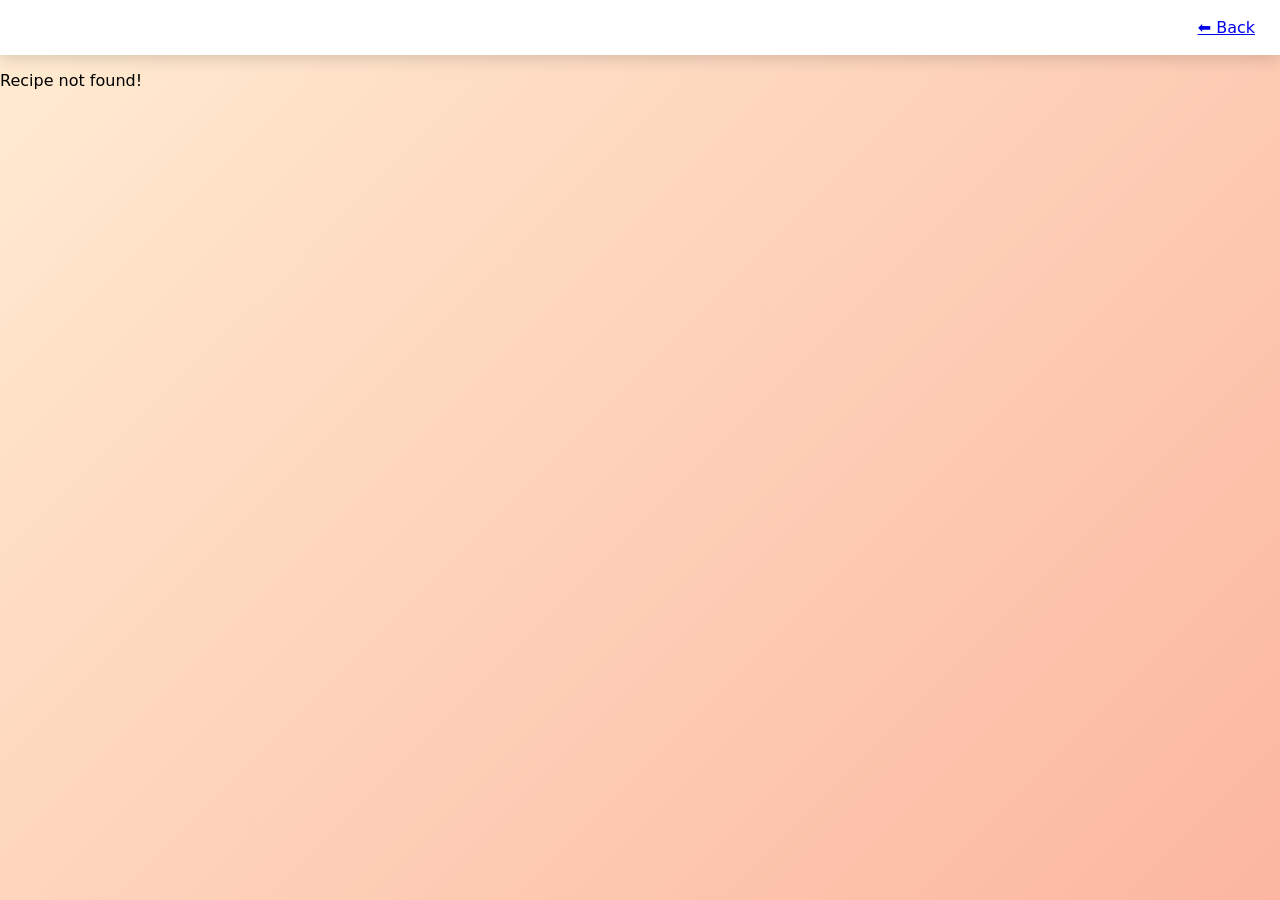
==== recipe.html @ cf58cd7e "Add files via upload" ====
<!DOCTYPE html>
<html lang="en">
<head>
<meta charset="UTF-8">
<meta name="viewport" content="width=device-width, initial-scale=1.0">
<title>Recipe</title>
<link rel="stylesheet" href="style.css">
</head>
<body>
  <header>
    <h1 id="recipe-title"></h1>
    <a href="index.html">⬅ Back</a>
  </header>

  <div id="recipe-content">
    <img id="recipe-img" src="" alt="">
    <h3>Ingredients:</h3>
    <ul id="ingredients"></ul>
    <h3>Instructions:</h3>
    <ol id="instructions"></ol>
  </div>

  <script>
    // Define actual recipes
    const recipes = {
      spaghetti_carbonara: {
        title: "Spaghetti Carbonara",
        img: "spaghetti_carbonara.jpg",
        ingredients: [
          "200g spaghetti",
          "100g pancetta",
          "2 eggs",
          "50g grated parmesan",
          "Salt & pepper"
        ],
        instructions: [
          "Cook spaghetti in salted water.",
          "Fry pancetta until crispy.",
          "Beat eggs and mix with parmesan.",
          "Drain pasta and mix with pancetta.",
          "Remove from heat and add egg-cheese mixture.",
          "Serve immediately."
        ]
      },
      lasagna: {
        title: "Lasagna",
        img: "lasagna.jpg",
        ingredients: [
          "Lasagna sheets",
          "500g minced beef",
          "2 cups tomato sauce",
          "200g mozzarella",
          "Bechamel sauce"
        ],
        instructions: [
          "Preheat oven to 180°C.",
          "Cook minced beef with tomato sauce.",
          "Layer lasagna sheets, meat, and bechamel in a dish.",
          "Top with mozzarella.",
          "Bake for 40 minutes.",
          "Let cool slightly and serve."
        ]
      }
      // Add more recipes here...
    };

    // Get recipe from URL
    const params = new URLSearchParams(window.location.search);
    const name = params.get("name");
    const recipe = recipes[name];

    if(recipe){
      document.getElementById("recipe-title").textContent = recipe.title;
      document.getElementById("recipe-img").src = recipe.img;
      document.getElementById("recipe-img").alt = recipe.title;

      const ingredientsEl = document.getElementById("ingredients");
      recipe.ingredients.forEach(i => {
        const li = document.createElement("li");
        li.textContent = i;
        ingredientsEl.appendChild(li);
      });

      const instructionsEl = document.getElementById("instructions");
      recipe.instructions.forEach(step => {
        const li = document.createElement("li");
        li.textContent = step;
        instructionsEl.appendChild(li);
      });
    } else {
      document.getElementById("recipe-content").innerHTML = "<p>Recipe not found!</p>";
    }
  </script>
</body>
</html>
---- style.css ----
*{
box-sizing:border-box;
}

body{
margin:0;
font-family:system-ui,-apple-system,BlinkMacSystemFont,"Segoe UI",Roboto,Ubuntu,sans-serif;
background:linear-gradient(135deg,#ffecd2,#fcb69f);
min-height:100vh;
}

/* HEADER */

header{
background:white;
padding:18px 25px;
display:flex;
flex-wrap:wrap;
align-items:center;
justify-content:space-between;
box-shadow:0 4px 15px rgba(0,0,0,0.15);
position:sticky;
top:0;
z-index:10;
}

header h1{
margin:0;
font-size:24px;
}

.topButtons{
display:flex;
gap:10px;
}

.addBtn{
font-size:24px;
border:none;
background:#ff7b54;
color:white;
border-radius:50%;
width:42px;
height:42px;
cursor:pointer;
transition:.2s;
}

.addBtn:hover{
transform:scale(1.1);
background:#ff5722;
}

.controls{
width:100%;
margin-top:12px;
display:flex;
gap:10px;
flex-wrap:wrap;
}

.controls input,
.controls select{
padding:10px;
border-radius:8px;
border:1px solid #ccc;
font-size:14px;
}

/* RECIPES GRID */

.container{
padding:25px;
display:grid;
grid-template-columns:repeat(auto-fill,minmax(260px,1fr));
gap:22px;
}

/* RECIPE CARD */

.recipe{
background:white;
border-radius:14px;
overflow:hidden;
box-shadow:0 6px 18px rgba(0,0,0,0.18);
transition:.25s;
display:flex;
flex-direction:column;
}

.recipe:hover{
transform:translateY(-6px);
}

.recipe img{
width:100%;
height:170px;
object-fit:cover;
background:#eee;
}

/* CONTENT */

.content{
padding:15px;
display:flex;
flex-direction:column;
gap:10px;
}

.content h3{
margin:0;
font-size:18px;
}

/* BUTTONS */

button{
border:none;
border-radius:8px;
padding:8px 10px;
cursor:pointer;
font-size:14px;
}

.view{
background:#ff7b54;
color:white;
}

.view:hover{
background:#ff5722;
}

.fav{
background:#ffd166;
}

.fav.active{
background:#ffb703;
}

/* DETAILS */

.details{
display:none;
font-size:14px;
line-height:1.4;
color:#444;
}

/* FORM PAGE */

.formBox{
background:white;
max-width:520px;
margin:auto;
margin-top:60px;
padding:30px;
border-radius:14px;
box-shadow:0 8px 25px rgba(0,0,0,0.2);
}

.formBox h2{
margin-top:0;
}

input,
textarea{
width:100%;
padding:12px;
margin-top:10px;
border-radius:8px;
border:1px solid #ccc;
font-size:14px;
}

textarea{
min-height:100px;
resize:vertical;
}

.formBox button{
margin-top:12px;
background:#ff7b54;
color:white;
}

.formBox button:hover{
background:#ff5722;
}

/* MOBILE */

@media (max-width:600px){

header{
flex-direction:column;
align-items:flex-start;
}

.controls{
flex-direction:column;
}

.controls input,
.controls select{
width:100%;
}

.container{
grid-template-columns:1fr;
padding:18px;
}

.recipe img{
height:200px;
}

}
.sectionTitle{
margin-left:25px;
margin-top:25px;
font-size:22px;
}

.trending{
display:flex;
gap:20px;
overflow-x:auto;
padding:20px;
}

.trending .recipe{
min-width:250px;
}

/* DARK MODE */

.dark{
background:#1f1f1f;
color:white;
}

.dark header{
background:#2a2a2a;
}

.dark .recipe{
background:#2a2a2a;
color:white;
}

.dark input,
.dark select{
background:#333;
color:white;
border:none;
}
/* CSS loading test */
body {
  outline: 30px solid red !important;
}
/* Trending horizontal scroll */
.trending{
display:flex;
gap:20px;
overflow-x:auto;
scroll-behavior:smooth;
padding:20px;
}

.trending::-webkit-scrollbar{
height:8px;
}

.trending::-webkit-scrollbar-thumb{
background:#ff7b54;
border-radius:4px;
}

.trending .recipe{
min-width:250px;
flex-shrink:0;
transition:transform 0.2s;
}

.trending .recipe:hover{
transform:scale(1.05);
}
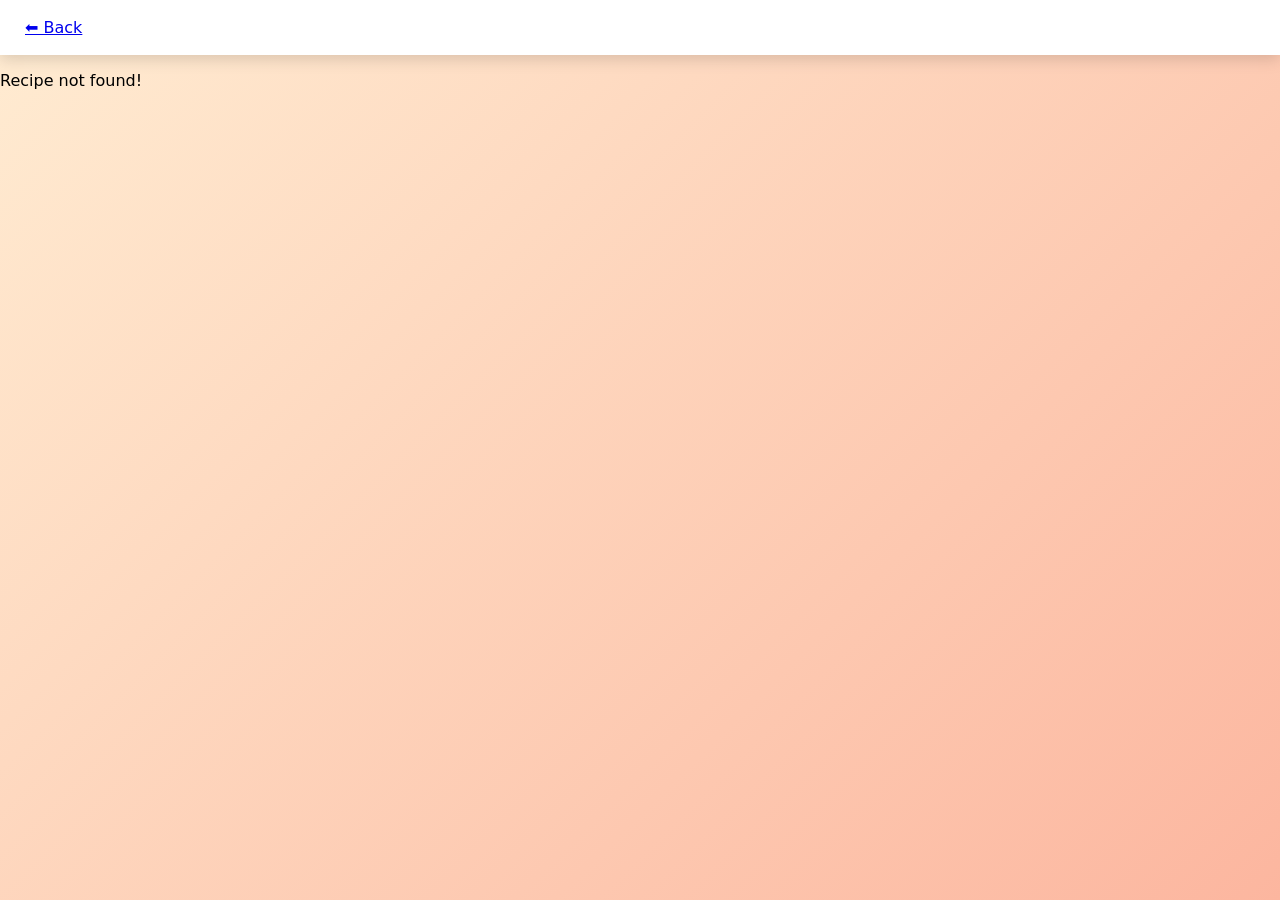
==== commit e4ad23a3: "Refactor recipe.html to add new recipes" ====
--- a/recipe.html
+++ b/recipe.html
@@ -1,4 +1,4 @@
-<!DOCTYPE html>
+<!DOCTYPE html><!DOCTYPE html>
 <html lang="en">
 <head>
 <meta charset="UTF-8">
@@ -7,89 +7,103 @@
 <link rel="stylesheet" href="style.css">
 </head>
 <body>
-  <header>
-    <h1 id="recipe-title"></h1>
-    <a href="index.html">⬅ Back</a>
-  </header>
+<header>
+  <a href="index.html">⬅ Back</a>
+  <h1 id="recipe-title"></h1>
+</header>
 
-  <div id="recipe-content">
-    <img id="recipe-img" src="" alt="">
-    <h3>Ingredients:</h3>
-    <ul id="ingredients"></ul>
-    <h3>Instructions:</h3>
-    <ol id="instructions"></ol>
-  </div>
+<div id="recipe-content">
+  <img id="recipe-img" src="" alt="">
+  <h3>Ingredients:</h3>
+  <ul id="ingredients"></ul>
+  <h3>Instructions:</h3>
+  <ol id="instructions"></ol>
+</div>
 
-  <script>
-    // Define actual recipes
-    const recipes = {
-      spaghetti_carbonara: {
-        title: "Spaghetti Carbonara",
-        img: "spaghetti_carbonara.jpg",
-        ingredients: [
-          "200g spaghetti",
-          "100g pancetta",
-          "2 eggs",
-          "50g grated parmesan",
-          "Salt & pepper"
-        ],
-        instructions: [
-          "Cook spaghetti in salted water.",
-          "Fry pancetta until crispy.",
-          "Beat eggs and mix with parmesan.",
-          "Drain pasta and mix with pancetta.",
-          "Remove from heat and add egg-cheese mixture.",
-          "Serve immediately."
-        ]
-      },
-      lasagna: {
-        title: "Lasagna",
-        img: "lasagna.jpg",
-        ingredients: [
-          "Lasagna sheets",
-          "500g minced beef",
-          "2 cups tomato sauce",
-          "200g mozzarella",
-          "Bechamel sauce"
-        ],
-        instructions: [
-          "Preheat oven to 180°C.",
-          "Cook minced beef with tomato sauce.",
-          "Layer lasagna sheets, meat, and bechamel in a dish.",
-          "Top with mozzarella.",
-          "Bake for 40 minutes.",
-          "Let cool slightly and serve."
-        ]
-      }
-      // Add more recipes here...
-    };
+<script>
+// Define recipes (same as script.js)
+const recipes = {
+  spaghetti_carbonara: {
+    title: "Spaghetti Carbonara",
+    img: "spaghetti_carbonara.jpg",
+    ingredients:["200g spaghetti","100g pancetta","2 eggs","50g parmesan","Salt & pepper"],
+    instructions:[
+      "Cook spaghetti in salted water.",
+      "Fry pancetta until crispy.",
+      "Beat eggs and mix with parmesan.",
+      "Drain pasta and mix with pancetta.",
+      "Remove from heat and add egg-cheese mixture.",
+      "Serve immediately."
+    ]
+  },
+  lasagna: {
+    title: "Lasagna",
+    img: "lasagna.jpg",
+    ingredients:["Lasagna sheets","500g minced beef","2 cups tomato sauce","200g mozzarella","Bechamel sauce"],
+    instructions:[
+      "Preheat oven to 180°C.",
+      "Cook minced beef with tomato sauce.",
+      "Layer lasagna sheets, meat, and bechamel in a dish.",
+      "Top with mozzarella.",
+      "Bake for 40 minutes.",
+      "Let cool slightly and serve."
+    ]
+  },
+  margherita_pizza: {
+    title: "Margherita Pizza",
+    img: "margherita_pizza.jpg",
+    ingredients:["Pizza dough","Tomato sauce","Mozzarella","Basil leaves"],
+    instructions:[
+      "Preheat oven to 220°C.",
+      "Roll out dough and add tomato sauce.",
+      "Top with mozzarella and basil.",
+      "Bake for 10–12 minutes.",
+      "Serve hot."
+    ]
+  },
+  tiramisu: {
+    title: "Tiramisu",
+    img: "tiramisu.jpg",
+    ingredients:["Ladyfingers","Mascarpone","Coffee","Cocoa powder","Sugar","Eggs"],
+    instructions:[
+      "Mix mascarpone, eggs, and sugar.",
+      "Dip ladyfingers in coffee and layer.",
+      "Add mascarpone mixture on top.",
+      "Repeat layers.",
+      "Chill for 4 hours.",
+      "Sprinkle cocoa powder before serving."
+    ]
+  }
+  // Add all other recipes here
+};
 
-    // Get recipe from URL
-    const params = new URLSearchParams(window.location.search);
-    const name = params.get("name");
-    const recipe = recipes[name];
+// Get recipe from URL
+const params = new URLSearchParams(window.location.search);
+const name = params.get("name");
+const recipe = recipes[name];
 
-    if(recipe){
-      document.getElementById("recipe-title").textContent = recipe.title;
-      document.getElementById("recipe-img").src = recipe.img;
-      document.getElementById("recipe-img").alt = recipe.title;
+if(recipe){
+  document.getElementById("recipe-title").textContent = recipe.title;
+  document.getElementById("recipe-img").src = recipe.img;
+  document.getElementById("recipe-img").alt = recipe.title;
 
-      const ingredientsEl = document.getElementById("ingredients");
-      recipe.ingredients.forEach(i => {
-        const li = document.createElement("li");
-        li.textContent = i;
-        ingredientsEl.appendChild(li);
-      });
+  const ingredientsEl = document.getElementById("ingredients");
+  recipe.ingredients.forEach(i=>{
+    const li = document.createElement("li");
+    li.textContent = i;
+    ingredientsEl.appendChild(li);
+  });
 
-      const instructionsEl = document.getElementById("instructions");
-      recipe.instructions.forEach(step => {
-        const li = document.createElement("li");
-        li.textContent = step;
-        instructionsEl.appendChild(li);
-      });
-    } else {
-      document.getElementById("recipe-content").innerHTML = "<p>Recipe not found!</p>";
-    }
-  </script>
+  const instructionsEl = document.getElementById("instructions");
+  recipe.instructions.forEach(s=>{
+    const li = document.createElement("li");
+    li.textContent = s;
+    instructionsEl.appendChild(li);
+  });
+} else {
+  document.getElementById("recipe-content").innerHTML = "<p>Recipe not found!</p>";
+}
+</script>
 </body>
-</html>+</html>
+</html>
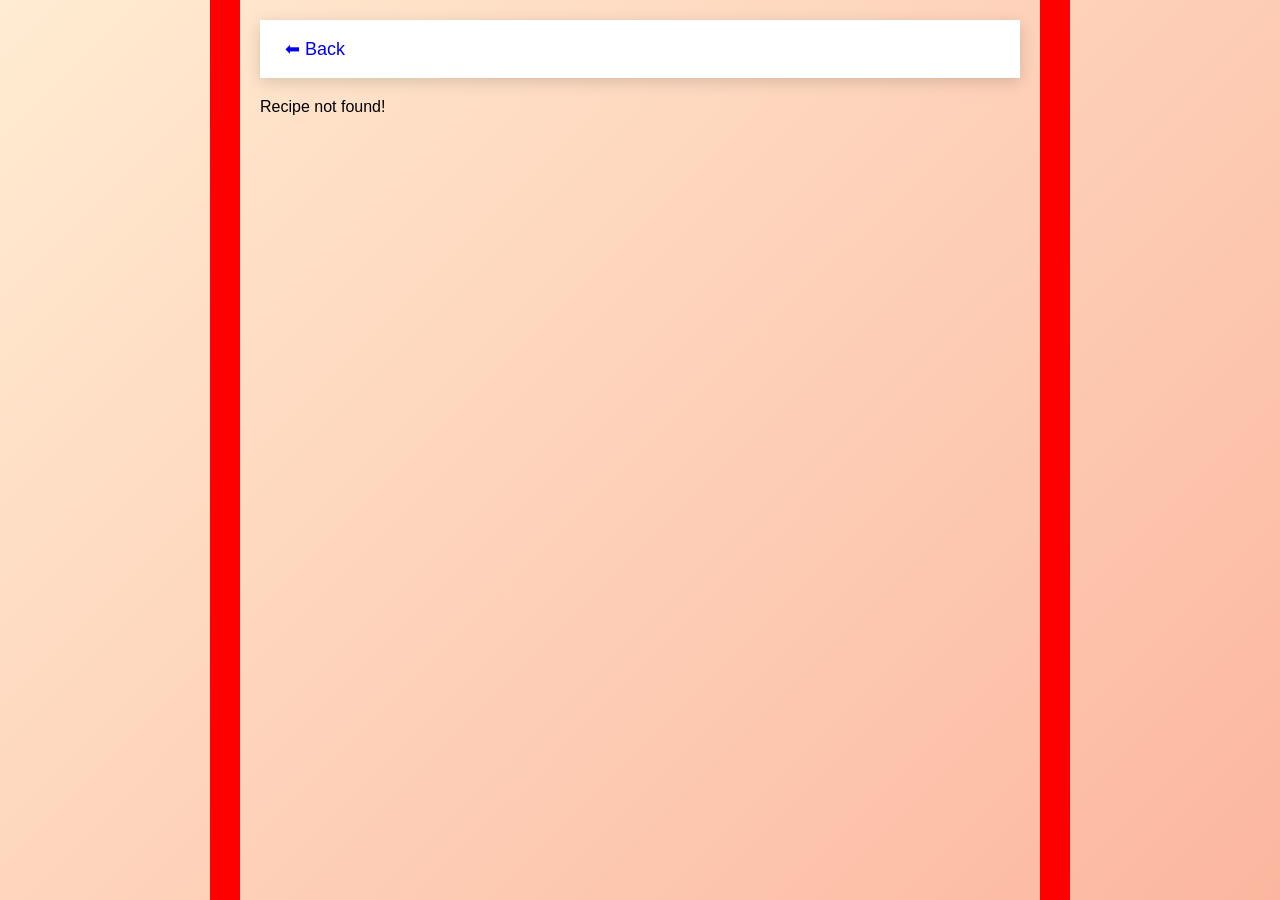
==== commit 50c74f28: "Refactor recipe data structure and update HTML" ====
--- a/recipe.html
+++ b/recipe.html
@@ -1,10 +1,17 @@
-<!DOCTYPE html><!DOCTYPE html>
+<!DOCTYPE html>
 <html lang="en">
 <head>
 <meta charset="UTF-8">
 <meta name="viewport" content="width=device-width, initial-scale=1.0">
 <title>Recipe</title>
 <link rel="stylesheet" href="style.css">
+<style>
+  body { font-family: Arial, sans-serif; padding: 20px; max-width: 800px; margin: auto; }
+  header { display:flex; align-items:center; justify-content:space-between; margin-bottom:20px; }
+  header a { text-decoration:none; font-size:18px; }
+  #recipe-img { width:100%; max-height:400px; object-fit:cover; margin-bottom:20px; }
+  h3 { margin-top:15px; }
+</style>
 </head>
 <body>
 <header>
@@ -21,71 +28,282 @@
 </div>
 
 <script>
-// Define recipes (same as script.js)
-const recipes = {
-  spaghetti_carbonara: {
-    title: "Spaghetti Carbonara",
-    img: "spaghetti_carbonara.jpg",
+
+const recipesArray = [
+  {
+    name:"Spaghetti Carbonara",
+    img:"spaghetti_carbonara.jpg",
     ingredients:["200g spaghetti","100g pancetta","2 eggs","50g parmesan","Salt & pepper"],
-    instructions:[
-      "Cook spaghetti in salted water.",
-      "Fry pancetta until crispy.",
-      "Beat eggs and mix with parmesan.",
-      "Drain pasta and mix with pancetta.",
-      "Remove from heat and add egg-cheese mixture.",
-      "Serve immediately."
-    ]
-  },
-  lasagna: {
-    title: "Lasagna",
-    img: "lasagna.jpg",
+    instructions:["Cook spaghetti in salted water.","Fry pancetta until crispy.","Beat eggs and mix with parmesan.","Drain pasta and mix with pancetta.","Remove from heat and add egg-cheese mixture.","Serve immediately."]
+  },
+  {
+    name:"Lasagna",
+    img:"lasagna.jpg",
     ingredients:["Lasagna sheets","500g minced beef","2 cups tomato sauce","200g mozzarella","Bechamel sauce"],
-    instructions:[
-      "Preheat oven to 180°C.",
-      "Cook minced beef with tomato sauce.",
-      "Layer lasagna sheets, meat, and bechamel in a dish.",
-      "Top with mozzarella.",
-      "Bake for 40 minutes.",
-      "Let cool slightly and serve."
-    ]
-  },
-  margherita_pizza: {
-    title: "Margherita Pizza",
-    img: "margherita_pizza.jpg",
+    instructions:["Preheat oven to 180°C.","Cook minced beef with tomato sauce.","Layer lasagna sheets, meat, and bechamel in a dish.","Top with mozzarella.","Bake for 40 minutes.","Let cool slightly and serve."]
+  },
+  {
+    name:"Margherita Pizza",
+    img:"margherita_pizza.jpg",
     ingredients:["Pizza dough","Tomato sauce","Mozzarella","Basil leaves"],
-    instructions:[
-      "Preheat oven to 220°C.",
-      "Roll out dough and add tomato sauce.",
-      "Top with mozzarella and basil.",
-      "Bake for 10–12 minutes.",
-      "Serve hot."
-    ]
-  },
-  tiramisu: {
-    title: "Tiramisu",
-    img: "tiramisu.jpg",
+    instructions:["Preheat oven to 220°C.","Roll out dough and add tomato sauce.","Top with mozzarella and basil.","Bake for 10–12 minutes.","Serve hot."]
+  },
+   {
+    name:"Tiramisu",
+    img:"tiramisu.jpg",
+    type:"italian",
+    time:"45 min",
+    diff:"Medium",
     ingredients:["Ladyfingers","Mascarpone","Coffee","Cocoa powder","Sugar","Eggs"],
-    instructions:[
-      "Mix mascarpone, eggs, and sugar.",
-      "Dip ladyfingers in coffee and layer.",
-      "Add mascarpone mixture on top.",
-      "Repeat layers.",
-      "Chill for 4 hours.",
-      "Sprinkle cocoa powder before serving."
-    ]
+    instructions:["Mix mascarpone, eggs, and sugar.","Dip ladyfingers in coffee and layer.","Add mascarpone mixture on top.","Repeat layers.","Chill for 4 hours.","Sprinkle cocoa powder before serving."]
+  },
+  {
+    name:"Sushi Rolls",
+    img:"sushi_rolls.jpg",
+    type:"japanese",
+    time:"50 min",
+    diff:"Hard",
+    ingredients:["Sushi rice","Nori sheets","Raw fish or veggies","Soy sauce","Wasabi"],
+    instructions:["Cook sushi rice and let it cool.","Place nori on bamboo mat.","Spread rice evenly on nori.","Add filling.","Roll tightly and slice.","Serve with soy sauce and wasabi."]
+  },
+  {
+    name:"Ramen",
+    img:"ramen.jpg",
+    type:"japanese",
+    time:"40 min",
+    diff:"Medium",
+    ingredients:["Ramen noodles","Chicken broth","Soy sauce","Eggs","Green onions","Pork slices"],
+    instructions:["Boil noodles according to package.","Heat broth and season with soy sauce.","Pour broth over noodles.","Top with egg, pork, and green onions.","Serve hot."]
+  },
+  {
+    name:"Tempura",
+    img:"tempura.jpg",
+    type:"japanese",
+    time:"20 min",
+    diff:"Easy",
+    ingredients:["Shrimp or veggies","Tempura batter mix","Oil for frying","Soy sauce"],
+    instructions:["Heat oil in a pan.","Dip ingredients in batter.","Fry until golden.","Drain on paper towel.","Serve with soy sauce."]
+  },
+  {
+    name:"Tacos al Pastor",
+    img:"tacos_al_pastor.jpg",
+    type:"mexican",
+    time:"20 min",
+    diff:"Medium",
+    ingredients:["Tortillas","Pork","Pineapple","Onion","Cilantro","Salsa"],
+    instructions:["Cook pork with spices.","Warm tortillas.","Place pork, pineapple, onion, cilantro on tortilla.","Top with salsa.","Serve immediately."]
+  },
+  {
+    name:"Quesadilla",
+    img:"quesadilla.jpg",
+    type:"mexican",
+    time:"10 min",
+    diff:"Easy",
+    ingredients:["Tortilla","Cheese","Chicken or veggies","Salsa"],
+    instructions:["Place cheese and filling on tortilla.","Fold in half.","Cook on skillet until cheese melts.","Serve hot with salsa."]
+  },
+  {
+    name:"Burrito",
+    img:"burrito.jpg",
+    type:"mexican",
+    time:"20 min",
+    diff:"Easy",
+    ingredients:["Large tortilla","Rice","Beans","Meat","Cheese","Salsa"],
+    instructions:["Lay out tortilla.","Add rice, beans, meat, cheese, salsa.","Fold sides and roll.","Serve warm."]
+  },
+  {
+    name:"Churros",
+    img:"churros.jpg",
+    type:"mexican",
+    time:"25 min",
+    diff:"Medium",
+    ingredients:["Flour","Water","Butter","Sugar","Cinnamon","Oil for frying"],
+    instructions:["Mix flour, water, butter to make dough.","Pipe dough into hot oil.","Fry until golden.","Roll in sugar-cinnamon mix.","Serve warm."]
+  },
+  {
+    name:"Cheeseburger",
+    img:"cheeseburger.jpg",
+    type:"american",
+    time:"20 min",
+    diff:"Easy",
+    ingredients:["Burger buns","Beef patty","Cheese","Lettuce","Tomato","Onion","Ketchup"],
+    instructions:["Cook beef patty.","Place on bun with cheese.","Add lettuce, tomato, onion, ketchup.","Serve immediately."]
+  },
+  {
+    name:"Fried Chicken",
+    img:"fried_chicken.jpg",
+    type:"american",
+    time:"30 min",
+    diff:"Medium",
+    ingredients:["Chicken pieces","Flour","Spices","Oil for frying"],
+    instructions:["Season chicken and coat with flour.","Heat oil and fry chicken.","Cook until golden and done.","Serve hot."]
+  },
+  {
+    name:"Mac and Cheese",
+    img:"mac_and_cheese.jpg",
+    type:"american",
+    time:"25 min",
+    diff:"Easy",
+    ingredients:["Macaroni","Cheddar cheese","Milk","Butter","Flour"],
+    instructions:["Cook macaroni.","Make cheese sauce with butter, flour, milk, cheese.","Mix macaroni and sauce.","Serve hot."]
+  },
+  {
+    name:"Caesar Salad",
+    img:"caesar_salad.jpg",
+    type:"lunch",
+    time:"12 min",
+    diff:"Easy",
+    ingredients:["Romaine lettuce","Croutons","Parmesan","Caesar dressing"],
+    instructions:["Chop lettuce.","Add croutons and parmesan.","Toss with dressing.","Serve chilled."]
+  },
+  {
+    name:"Pancakes",
+    img:"pancakes.jpg",
+    type:"breakfast",
+    time:"15 min",
+    diff:"Easy",
+    ingredients:["Flour","Eggs","Milk","Baking powder","Sugar","Butter"],
+    instructions:["Mix dry ingredients.","Add milk and eggs.","Cook on skillet with butter until golden.","Serve with syrup."]
+  },
+  {
+    name:"Omelette",
+    img:"omelette.jpg",
+    type:"breakfast",
+    time:"10 min",
+    diff:"Easy",
+    ingredients:["Eggs","Salt","Pepper","Cheese or veggies"],
+    instructions:["Beat eggs with salt and pepper.","Pour into skillet.","Add cheese or veggies.","Cook until set.","Fold and serve."]
+  },
+  {
+    name:"French Toast",
+    img:"french_toast.jpg",
+    type:"breakfast",
+    time:"12 min",
+    diff:"Easy",
+    ingredients:["Bread slices","Eggs","Milk","Cinnamon","Sugar","Butter"],
+    instructions:["Mix eggs, milk, sugar, cinnamon.","Dip bread in mixture.","Cook on skillet with butter until golden.","Serve with syrup."]
+  },
+  {
+    name:"Smoothie Bowl",
+    img:"smoothie_bowl.jpg",
+    type:"breakfast",
+    time:"8 min",
+    diff:"Easy",
+    ingredients:["Frozen fruits","Yogurt","Honey","Toppings like granola or berries"],
+    instructions:["Blend fruits with yogurt and honey.","Pour into bowl.","Top with granola, berries, or nuts.","Serve chilled."]
+  },
+  {
+    name:"Grilled Salmon",
+    img:"grilled_salmon.jpg",
+    type:"dinner",
+    time:"30 min",
+    diff:"Medium",
+    ingredients:["Salmon fillets","Olive oil","Salt","Pepper","Lemon"],
+    instructions:["Season salmon with oil, salt, pepper.","Grill until cooked.","Serve with lemon wedges."]
+  },
+  {
+    name:"Chocolate Cake",
+    img:"chocolate_cake.jpg",
+    type:"dessert",
+    time:"50 min",
+    diff:"Hard",
+    ingredients:["Flour","Sugar","Cocoa powder","Eggs","Butter","Baking powder"],
+    instructions:["Preheat oven to 180°C.","Mix dry and wet ingredients separately then combine.","Pour into pan.","Bake 30–40 min.","Cool and serve."]
+  },
+  {
+    name:"Ice Cream Sundae",
+    img:"ice_cream_sundae.jpg",
+    type:"dessert",
+    time:"5 min",
+    diff:"Easy",
+    ingredients:["Ice cream scoops","Chocolate syrup","Whipped cream","Cherries"],
+    instructions:["Place ice cream in bowl.","Add chocolate syrup, whipped cream, and cherry on top.","Serve immediately."]
+  },
+  {
+    name:"Brownies",
+    img:"brownies.jpg",
+    type:"dessert",
+    time:"35 min",
+    diff:"Medium",
+    ingredients:["Chocolate","Butter","Sugar","Eggs","Flour"],
+    instructions:["Preheat oven to 180°C.","Mix chocolate and butter.","Add sugar, eggs, flour.","Pour into pan and bake 25–30 min.","Cool and cut."]
+  },
+  {
+    name:"Butter Chicken",
+    img:"butter_chicken.jpg",
+    type:"indian",
+    time:"40 min",
+    diff:"Medium",
+    ingredients:["Chicken","Butter","Tomato puree","Cream","Spices"],
+    instructions:["Cook chicken with spices.","Make sauce with butter, tomato puree, cream.","Add chicken to sauce.","Simmer and serve with rice."]
+  },
+  {
+    name:"Chicken Biryani",
+    img:"chicken_biryani.jpg",
+    type:"indian",
+    time:"1 hr",
+    diff:"Hard",
+    ingredients:["Basmati rice","Chicken","Spices","Yogurt","Onions"],
+    instructions:["Cook chicken with spices and yogurt.","Layer partially cooked rice over chicken.","Cook together until done.","Serve hot with raita."]
+  },
+  {
+    name:"Paneer Tikka",
+    img:"paneer_tikka.jpg",
+    type:"indian",
+    time:"30 min",
+    diff:"Medium",
+    ingredients:["Paneer","Yogurt","Spices","Bell peppers","Onions"],
+    instructions:["Marinate paneer and veggies in yogurt and spices.","Grill until golden.","Serve with chutney."]
+  },
+  {
+    name:"Masala Dosa",
+    img:"masala_dosa.jpg",
+    type:"indian",
+    time:"40 min",
+    diff:"Medium",
+    ingredients:["Dosa batter","Potatoes","Onions","Spices","Oil"],
+    instructions:["Prepare potato filling with spices.","Spread dosa batter on skillet.","Add filling and fold.","Serve with chutney and sambar."]
+  },
+  {
+    name:"Pad Thai",
+    img:"pad_thai.jpg",
+    type:"thai",
+    time:"25 min",
+    diff:"Medium",
+    ingredients:["Rice noodles","Eggs","Tofu or shrimp","Bean sprouts","Peanuts","Tamarind paste"],
+    instructions:["Cook noodles and set aside.","Stir-fry tofu/shrimp, eggs.","Add noodles and sauce.","Toss with sprouts and peanuts.","Serve hot."]
+  },
+  {
+    name:"Tom Yum Soup",
+    img:"tom_yum_soup.jpg",
+    type:"thai",
+    time:"20 min",
+    diff:"Medium",
+    ingredients:["Shrimp","Mushrooms","Lemongrass","Kaffir lime leaves","Chili","Lime juice"],
+    instructions:["Boil water with lemongrass and lime leaves.","Add mushrooms and shrimp.","Season with chili and lime juice.","Serve hot."]
+  },
+  {
+    name:"Green Curry",
+    img:"green_curry.jpg",
+    type:"thai",
+    time:"35 min",
+    diff:"Medium",
+    ingredients:["Chicken or tofu","Green curry paste","Coconut milk","Vegetables","Basil"],
+    instructions:["Cook curry paste in pan.","Add coconut milk and protein.","Add vegetables and simmer.","Garnish with basil and serve."]
   }
-  // Add all other recipes here
-};
-
-// Get recipe from URL
+];
+
+// Get recipe name from URL
 const params = new URLSearchParams(window.location.search);
-const name = params.get("name");
-const recipe = recipes[name];
+const urlName = params.get("name");
+
+// Match recipe (replace underscores with spaces to match names)
+const recipe = recipesArray.find(r=>r.name.toLowerCase().replace(/ /g,"_")===urlName);
 
 if(recipe){
-  document.getElementById("recipe-title").textContent = recipe.title;
+  document.getElementById("recipe-title").textContent = recipe.name;
   document.getElementById("recipe-img").src = recipe.img;
-  document.getElementById("recipe-img").alt = recipe.title;
+  document.getElementById("recipe-img").alt = recipe.name;
 
   const ingredientsEl = document.getElementById("ingredients");
   recipe.ingredients.forEach(i=>{
@@ -100,10 +318,9 @@
     li.textContent = s;
     instructionsEl.appendChild(li);
   });
-} else {
+}else{
   document.getElementById("recipe-content").innerHTML = "<p>Recipe not found!</p>";
 }
 </script>
 </body>
 </html>
-</html>
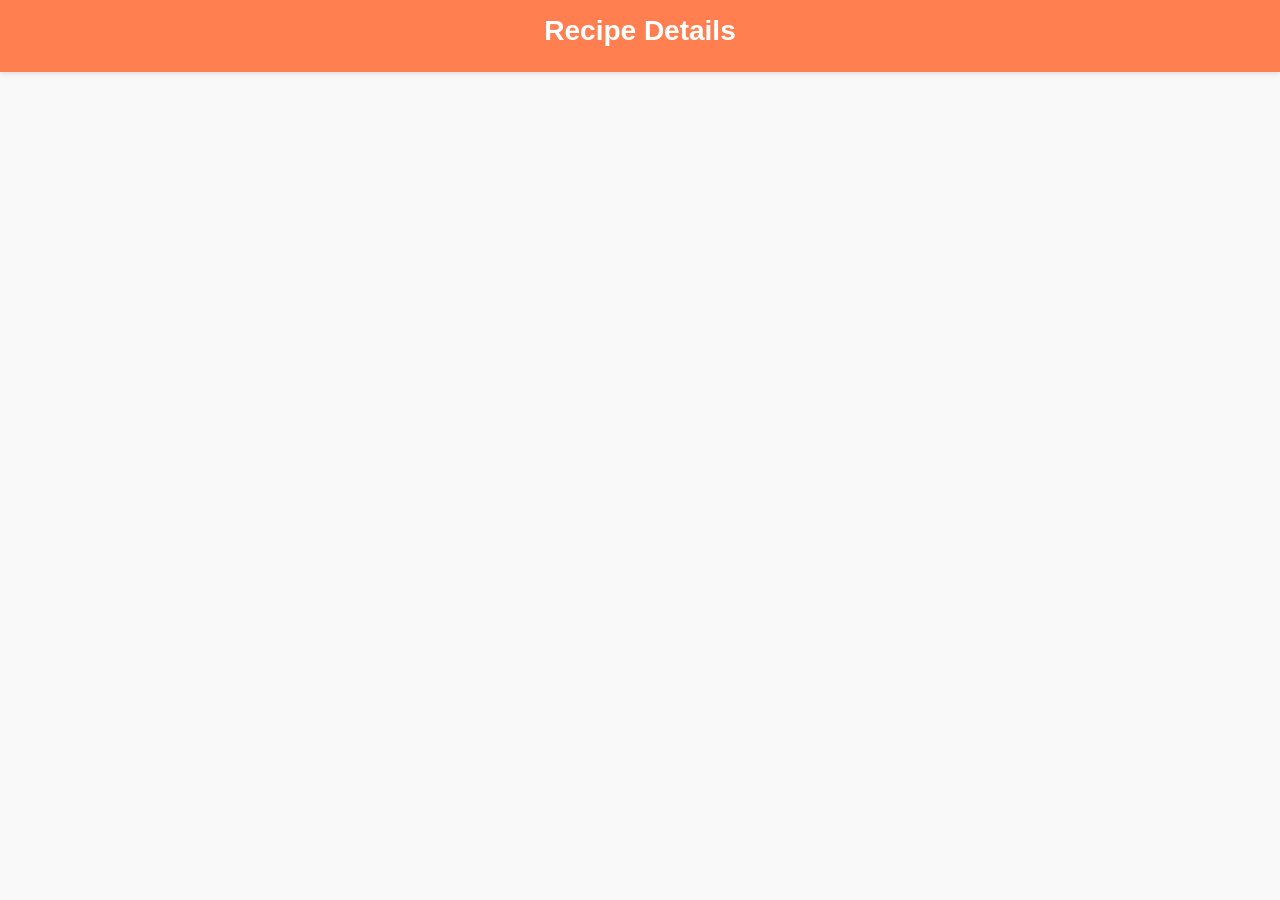
==== commit 9bc45b82: "Refactor recipe.html for improved layout and styling" ====
--- a/recipe.html
+++ b/recipe.html
@@ -1,326 +1,69 @@
 <!DOCTYPE html>
 <html lang="en">
 <head>
-<meta charset="UTF-8">
-<meta name="viewport" content="width=device-width, initial-scale=1.0">
-<title>Recipe</title>
-<link rel="stylesheet" href="style.css">
-<style>
-  body { font-family: Arial, sans-serif; padding: 20px; max-width: 800px; margin: auto; }
-  header { display:flex; align-items:center; justify-content:space-between; margin-bottom:20px; }
-  header a { text-decoration:none; font-size:18px; }
-  #recipe-img { width:100%; max-height:400px; object-fit:cover; margin-bottom:20px; }
-  h3 { margin-top:15px; }
-</style>
+  <meta charset="UTF-8">
+  <meta name="viewport" content="width=device-width, initial-scale=1.0">
+  <title>Recipe Details</title>
+  <link rel="stylesheet" href="style.css">
+  <style>
+    body {
+      font-family: 'Arial', sans-serif;
+      background-color: var(--bg-color, #f9f9f9);
+      color: var(--text-color, #222);
+      margin: 0;
+      padding: 0;
+    }
+    header {
+      display: flex;
+      align-items: center;
+      justify-content: space-between;
+      padding: 10px 20px;
+      background-color: var(--header-bg, #ff7f50);
+      color: white;
+    }
+    main {
+      max-width: 800px;
+      margin: 20px auto;
+      padding: 0 15px;
+    }
+    h1 {
+      text-align: center;
+      margin-bottom: 10px;
+    }
+    .recipe-img {
+      width: 100%;
+      max-height: 400px;
+      object-fit: cover;
+      border-radius: 10px;
+      margin-bottom: 20px;
+    }
+    h2 {
+      margin-top: 20px;
+    }
+    ul {
+      margin: 10px 0 20px 20px;
+    }
+    .back-button {
+      display: inline-block;
+      margin-top: 20px;
+      padding: 10px 20px;
+      background-color: var(--button-bg, #ff7f50);
+      color: white;
+      text-decoration: none;
+      border-radius: 5px;
+    }
+    .back-button:hover {
+      background-color: var(--button-hover, #ff6333);
+    }
+  </style>
 </head>
 <body>
-<header>
-  <a href="index.html">⬅ Back</a>
-  <h1 id="recipe-title"></h1>
-</header>
-
-<div id="recipe-content">
-  <img id="recipe-img" src="" alt="">
-  <h3>Ingredients:</h3>
-  <ul id="ingredients"></ul>
-  <h3>Instructions:</h3>
-  <ol id="instructions"></ol>
-</div>
-
-<script>
-
-const recipesArray = [
-  {
-    name:"Spaghetti Carbonara",
-    img:"spaghetti_carbonara.jpg",
-    ingredients:["200g spaghetti","100g pancetta","2 eggs","50g parmesan","Salt & pepper"],
-    instructions:["Cook spaghetti in salted water.","Fry pancetta until crispy.","Beat eggs and mix with parmesan.","Drain pasta and mix with pancetta.","Remove from heat and add egg-cheese mixture.","Serve immediately."]
-  },
-  {
-    name:"Lasagna",
-    img:"lasagna.jpg",
-    ingredients:["Lasagna sheets","500g minced beef","2 cups tomato sauce","200g mozzarella","Bechamel sauce"],
-    instructions:["Preheat oven to 180°C.","Cook minced beef with tomato sauce.","Layer lasagna sheets, meat, and bechamel in a dish.","Top with mozzarella.","Bake for 40 minutes.","Let cool slightly and serve."]
-  },
-  {
-    name:"Margherita Pizza",
-    img:"margherita_pizza.jpg",
-    ingredients:["Pizza dough","Tomato sauce","Mozzarella","Basil leaves"],
-    instructions:["Preheat oven to 220°C.","Roll out dough and add tomato sauce.","Top with mozzarella and basil.","Bake for 10–12 minutes.","Serve hot."]
-  },
-   {
-    name:"Tiramisu",
-    img:"tiramisu.jpg",
-    type:"italian",
-    time:"45 min",
-    diff:"Medium",
-    ingredients:["Ladyfingers","Mascarpone","Coffee","Cocoa powder","Sugar","Eggs"],
-    instructions:["Mix mascarpone, eggs, and sugar.","Dip ladyfingers in coffee and layer.","Add mascarpone mixture on top.","Repeat layers.","Chill for 4 hours.","Sprinkle cocoa powder before serving."]
-  },
-  {
-    name:"Sushi Rolls",
-    img:"sushi_rolls.jpg",
-    type:"japanese",
-    time:"50 min",
-    diff:"Hard",
-    ingredients:["Sushi rice","Nori sheets","Raw fish or veggies","Soy sauce","Wasabi"],
-    instructions:["Cook sushi rice and let it cool.","Place nori on bamboo mat.","Spread rice evenly on nori.","Add filling.","Roll tightly and slice.","Serve with soy sauce and wasabi."]
-  },
-  {
-    name:"Ramen",
-    img:"ramen.jpg",
-    type:"japanese",
-    time:"40 min",
-    diff:"Medium",
-    ingredients:["Ramen noodles","Chicken broth","Soy sauce","Eggs","Green onions","Pork slices"],
-    instructions:["Boil noodles according to package.","Heat broth and season with soy sauce.","Pour broth over noodles.","Top with egg, pork, and green onions.","Serve hot."]
-  },
-  {
-    name:"Tempura",
-    img:"tempura.jpg",
-    type:"japanese",
-    time:"20 min",
-    diff:"Easy",
-    ingredients:["Shrimp or veggies","Tempura batter mix","Oil for frying","Soy sauce"],
-    instructions:["Heat oil in a pan.","Dip ingredients in batter.","Fry until golden.","Drain on paper towel.","Serve with soy sauce."]
-  },
-  {
-    name:"Tacos al Pastor",
-    img:"tacos_al_pastor.jpg",
-    type:"mexican",
-    time:"20 min",
-    diff:"Medium",
-    ingredients:["Tortillas","Pork","Pineapple","Onion","Cilantro","Salsa"],
-    instructions:["Cook pork with spices.","Warm tortillas.","Place pork, pineapple, onion, cilantro on tortilla.","Top with salsa.","Serve immediately."]
-  },
-  {
-    name:"Quesadilla",
-    img:"quesadilla.jpg",
-    type:"mexican",
-    time:"10 min",
-    diff:"Easy",
-    ingredients:["Tortilla","Cheese","Chicken or veggies","Salsa"],
-    instructions:["Place cheese and filling on tortilla.","Fold in half.","Cook on skillet until cheese melts.","Serve hot with salsa."]
-  },
-  {
-    name:"Burrito",
-    img:"burrito.jpg",
-    type:"mexican",
-    time:"20 min",
-    diff:"Easy",
-    ingredients:["Large tortilla","Rice","Beans","Meat","Cheese","Salsa"],
-    instructions:["Lay out tortilla.","Add rice, beans, meat, cheese, salsa.","Fold sides and roll.","Serve warm."]
-  },
-  {
-    name:"Churros",
-    img:"churros.jpg",
-    type:"mexican",
-    time:"25 min",
-    diff:"Medium",
-    ingredients:["Flour","Water","Butter","Sugar","Cinnamon","Oil for frying"],
-    instructions:["Mix flour, water, butter to make dough.","Pipe dough into hot oil.","Fry until golden.","Roll in sugar-cinnamon mix.","Serve warm."]
-  },
-  {
-    name:"Cheeseburger",
-    img:"cheeseburger.jpg",
-    type:"american",
-    time:"20 min",
-    diff:"Easy",
-    ingredients:["Burger buns","Beef patty","Cheese","Lettuce","Tomato","Onion","Ketchup"],
-    instructions:["Cook beef patty.","Place on bun with cheese.","Add lettuce, tomato, onion, ketchup.","Serve immediately."]
-  },
-  {
-    name:"Fried Chicken",
-    img:"fried_chicken.jpg",
-    type:"american",
-    time:"30 min",
-    diff:"Medium",
-    ingredients:["Chicken pieces","Flour","Spices","Oil for frying"],
-    instructions:["Season chicken and coat with flour.","Heat oil and fry chicken.","Cook until golden and done.","Serve hot."]
-  },
-  {
-    name:"Mac and Cheese",
-    img:"mac_and_cheese.jpg",
-    type:"american",
-    time:"25 min",
-    diff:"Easy",
-    ingredients:["Macaroni","Cheddar cheese","Milk","Butter","Flour"],
-    instructions:["Cook macaroni.","Make cheese sauce with butter, flour, milk, cheese.","Mix macaroni and sauce.","Serve hot."]
-  },
-  {
-    name:"Caesar Salad",
-    img:"caesar_salad.jpg",
-    type:"lunch",
-    time:"12 min",
-    diff:"Easy",
-    ingredients:["Romaine lettuce","Croutons","Parmesan","Caesar dressing"],
-    instructions:["Chop lettuce.","Add croutons and parmesan.","Toss with dressing.","Serve chilled."]
-  },
-  {
-    name:"Pancakes",
-    img:"pancakes.jpg",
-    type:"breakfast",
-    time:"15 min",
-    diff:"Easy",
-    ingredients:["Flour","Eggs","Milk","Baking powder","Sugar","Butter"],
-    instructions:["Mix dry ingredients.","Add milk and eggs.","Cook on skillet with butter until golden.","Serve with syrup."]
-  },
-  {
-    name:"Omelette",
-    img:"omelette.jpg",
-    type:"breakfast",
-    time:"10 min",
-    diff:"Easy",
-    ingredients:["Eggs","Salt","Pepper","Cheese or veggies"],
-    instructions:["Beat eggs with salt and pepper.","Pour into skillet.","Add cheese or veggies.","Cook until set.","Fold and serve."]
-  },
-  {
-    name:"French Toast",
-    img:"french_toast.jpg",
-    type:"breakfast",
-    time:"12 min",
-    diff:"Easy",
-    ingredients:["Bread slices","Eggs","Milk","Cinnamon","Sugar","Butter"],
-    instructions:["Mix eggs, milk, sugar, cinnamon.","Dip bread in mixture.","Cook on skillet with butter until golden.","Serve with syrup."]
-  },
-  {
-    name:"Smoothie Bowl",
-    img:"smoothie_bowl.jpg",
-    type:"breakfast",
-    time:"8 min",
-    diff:"Easy",
-    ingredients:["Frozen fruits","Yogurt","Honey","Toppings like granola or berries"],
-    instructions:["Blend fruits with yogurt and honey.","Pour into bowl.","Top with granola, berries, or nuts.","Serve chilled."]
-  },
-  {
-    name:"Grilled Salmon",
-    img:"grilled_salmon.jpg",
-    type:"dinner",
-    time:"30 min",
-    diff:"Medium",
-    ingredients:["Salmon fillets","Olive oil","Salt","Pepper","Lemon"],
-    instructions:["Season salmon with oil, salt, pepper.","Grill until cooked.","Serve with lemon wedges."]
-  },
-  {
-    name:"Chocolate Cake",
-    img:"chocolate_cake.jpg",
-    type:"dessert",
-    time:"50 min",
-    diff:"Hard",
-    ingredients:["Flour","Sugar","Cocoa powder","Eggs","Butter","Baking powder"],
-    instructions:["Preheat oven to 180°C.","Mix dry and wet ingredients separately then combine.","Pour into pan.","Bake 30–40 min.","Cool and serve."]
-  },
-  {
-    name:"Ice Cream Sundae",
-    img:"ice_cream_sundae.jpg",
-    type:"dessert",
-    time:"5 min",
-    diff:"Easy",
-    ingredients:["Ice cream scoops","Chocolate syrup","Whipped cream","Cherries"],
-    instructions:["Place ice cream in bowl.","Add chocolate syrup, whipped cream, and cherry on top.","Serve immediately."]
-  },
-  {
-    name:"Brownies",
-    img:"brownies.jpg",
-    type:"dessert",
-    time:"35 min",
-    diff:"Medium",
-    ingredients:["Chocolate","Butter","Sugar","Eggs","Flour"],
-    instructions:["Preheat oven to 180°C.","Mix chocolate and butter.","Add sugar, eggs, flour.","Pour into pan and bake 25–30 min.","Cool and cut."]
-  },
-  {
-    name:"Butter Chicken",
-    img:"butter_chicken.jpg",
-    type:"indian",
-    time:"40 min",
-    diff:"Medium",
-    ingredients:["Chicken","Butter","Tomato puree","Cream","Spices"],
-    instructions:["Cook chicken with spices.","Make sauce with butter, tomato puree, cream.","Add chicken to sauce.","Simmer and serve with rice."]
-  },
-  {
-    name:"Chicken Biryani",
-    img:"chicken_biryani.jpg",
-    type:"indian",
-    time:"1 hr",
-    diff:"Hard",
-    ingredients:["Basmati rice","Chicken","Spices","Yogurt","Onions"],
-    instructions:["Cook chicken with spices and yogurt.","Layer partially cooked rice over chicken.","Cook together until done.","Serve hot with raita."]
-  },
-  {
-    name:"Paneer Tikka",
-    img:"paneer_tikka.jpg",
-    type:"indian",
-    time:"30 min",
-    diff:"Medium",
-    ingredients:["Paneer","Yogurt","Spices","Bell peppers","Onions"],
-    instructions:["Marinate paneer and veggies in yogurt and spices.","Grill until golden.","Serve with chutney."]
-  },
-  {
-    name:"Masala Dosa",
-    img:"masala_dosa.jpg",
-    type:"indian",
-    time:"40 min",
-    diff:"Medium",
-    ingredients:["Dosa batter","Potatoes","Onions","Spices","Oil"],
-    instructions:["Prepare potato filling with spices.","Spread dosa batter on skillet.","Add filling and fold.","Serve with chutney and sambar."]
-  },
-  {
-    name:"Pad Thai",
-    img:"pad_thai.jpg",
-    type:"thai",
-    time:"25 min",
-    diff:"Medium",
-    ingredients:["Rice noodles","Eggs","Tofu or shrimp","Bean sprouts","Peanuts","Tamarind paste"],
-    instructions:["Cook noodles and set aside.","Stir-fry tofu/shrimp, eggs.","Add noodles and sauce.","Toss with sprouts and peanuts.","Serve hot."]
-  },
-  {
-    name:"Tom Yum Soup",
-    img:"tom_yum_soup.jpg",
-    type:"thai",
-    time:"20 min",
-    diff:"Medium",
-    ingredients:["Shrimp","Mushrooms","Lemongrass","Kaffir lime leaves","Chili","Lime juice"],
-    instructions:["Boil water with lemongrass and lime leaves.","Add mushrooms and shrimp.","Season with chili and lime juice.","Serve hot."]
-  },
-  {
-    name:"Green Curry",
-    img:"green_curry.jpg",
-    type:"thai",
-    time:"35 min",
-    diff:"Medium",
-    ingredients:["Chicken or tofu","Green curry paste","Coconut milk","Vegetables","Basil"],
-    instructions:["Cook curry paste in pan.","Add coconut milk and protein.","Add vegetables and simmer.","Garnish with basil and serve."]
-  }
-];
-
-// Get recipe name from URL
-const params = new URLSearchParams(window.location.search);
-const urlName = params.get("name");
-
-// Match recipe (replace underscores with spaces to match names)
-const recipe = recipesArray.find(r=>r.name.toLowerCase().replace(/ /g,"_")===urlName);
-
-if(recipe){
-  document.getElementById("recipe-title").textContent = recipe.name;
-  document.getElementById("recipe-img").src = recipe.img;
-  document.getElementById("recipe-img").alt = recipe.name;
-
-  const ingredientsEl = document.getElementById("ingredients");
-  recipe.ingredients.forEach(i=>{
-    const li = document.createElement("li");
-    li.textContent = i;
-    ingredientsEl.appendChild(li);
-  });
-
-  const instructionsEl = document.getElementById("instructions");
-  recipe.instructions.forEach(s=>{
-    const li = document.createElement("li");
-    li.textContent = s;
-    instructionsEl.appendChild(li);
-  });
-}else{
-  document.getElementById("recipe-content").innerHTML = "<p>Recipe not found!</p>";
-}
-</script>
+  <header>
+    <h1>Recipe Details</h1>
+  </header>
+  <main id="recipe-content">
+    <!-- Recipe will load here -->
+  </main>
+  <script src="script.js"></script>
 </body>
 </html>
--- a/style.css
+++ b/style.css
@@ -1,290 +1,200 @@
-*{
-box-sizing:border-box;
-}
-
-body{
-margin:0;
-font-family:system-ui,-apple-system,BlinkMacSystemFont,"Segoe UI",Roboto,Ubuntu,sans-serif;
-background:linear-gradient(135deg,#ffecd2,#fcb69f);
-min-height:100vh;
-}
-
-/* HEADER */
-
-header{
-background:white;
-padding:18px 25px;
-display:flex;
-flex-wrap:wrap;
-align-items:center;
-justify-content:space-between;
-box-shadow:0 4px 15px rgba(0,0,0,0.15);
-position:sticky;
-top:0;
-z-index:10;
-}
-
-header h1{
-margin:0;
-font-size:24px;
-}
-
-.topButtons{
-display:flex;
-gap:10px;
-}
-
-.addBtn{
-font-size:24px;
-border:none;
-background:#ff7b54;
-color:white;
-border-radius:50%;
-width:42px;
-height:42px;
-cursor:pointer;
-transition:.2s;
-}
-
-.addBtn:hover{
-transform:scale(1.1);
-background:#ff5722;
-}
-
-.controls{
-width:100%;
-margin-top:12px;
-display:flex;
-gap:10px;
-flex-wrap:wrap;
-}
-
-.controls input,
-.controls select{
-padding:10px;
-border-radius:8px;
-border:1px solid #ccc;
-font-size:14px;
-}
-
-/* RECIPES GRID */
-
-.container{
-padding:25px;
-display:grid;
-grid-template-columns:repeat(auto-fill,minmax(260px,1fr));
-gap:22px;
-}
-
-/* RECIPE CARD */
-
-.recipe{
-background:white;
-border-radius:14px;
-overflow:hidden;
-box-shadow:0 6px 18px rgba(0,0,0,0.18);
-transition:.25s;
-display:flex;
-flex-direction:column;
-}
-
-.recipe:hover{
-transform:translateY(-6px);
-}
-
-.recipe img{
-width:100%;
-height:170px;
-object-fit:cover;
-background:#eee;
-}
-
-/* CONTENT */
-
-.content{
-padding:15px;
-display:flex;
-flex-direction:column;
-gap:10px;
-}
-
-.content h3{
-margin:0;
-font-size:18px;
-}
-
-/* BUTTONS */
-
-button{
-border:none;
-border-radius:8px;
-padding:8px 10px;
-cursor:pointer;
-font-size:14px;
-}
-
-.view{
-background:#ff7b54;
-color:white;
-}
-
-.view:hover{
-background:#ff5722;
-}
-
-.fav{
-background:#ffd166;
-}
-
-.fav.active{
-background:#ffb703;
-}
-
-/* DETAILS */
-
-.details{
-display:none;
-font-size:14px;
-line-height:1.4;
-color:#444;
-}
-
-/* FORM PAGE */
-
-.formBox{
-background:white;
-max-width:520px;
-margin:auto;
-margin-top:60px;
-padding:30px;
-border-radius:14px;
-box-shadow:0 8px 25px rgba(0,0,0,0.2);
-}
-
-.formBox h2{
-margin-top:0;
-}
-
-input,
-textarea{
-width:100%;
-padding:12px;
-margin-top:10px;
-border-radius:8px;
-border:1px solid #ccc;
-font-size:14px;
-}
-
-textarea{
-min-height:100px;
-resize:vertical;
-}
-
-.formBox button{
-margin-top:12px;
-background:#ff7b54;
-color:white;
-}
-
-.formBox button:hover{
-background:#ff5722;
-}
-
-/* MOBILE */
-
-@media (max-width:600px){
-
-header{
-flex-direction:column;
-align-items:flex-start;
-}
-
-.controls{
-flex-direction:column;
-}
-
-.controls input,
-.controls select{
-width:100%;
-}
-
-.container{
-grid-template-columns:1fr;
-padding:18px;
-}
-
-.recipe img{
-height:200px;
-}
-
-}
-.sectionTitle{
-margin-left:25px;
-margin-top:25px;
-font-size:22px;
-}
-
-.trending{
-display:flex;
-gap:20px;
-overflow-x:auto;
-padding:20px;
-}
-
-.trending .recipe{
-min-width:250px;
-}
-
-/* DARK MODE */
-
-.dark{
-background:#1f1f1f;
-color:white;
-}
-
-.dark header{
-background:#2a2a2a;
-}
-
-.dark .recipe{
-background:#2a2a2a;
-color:white;
-}
-
-.dark input,
-.dark select{
-background:#333;
-color:white;
-border:none;
-}
-/* CSS loading test */
+/* ================================
+   Reset & Base Styles
+================================ */
+* {
+  box-sizing: border-box;
+  margin: 0;
+  padding: 0;
+}
 body {
-  outline: 30px solid red !important;
-}
-/* Trending horizontal scroll */
-.trending{
-display:flex;
-gap:20px;
-overflow-x:auto;
-scroll-behavior:smooth;
-padding:20px;
-}
-
-.trending::-webkit-scrollbar{
-height:8px;
-}
-
-.trending::-webkit-scrollbar-thumb{
-background:#ff7b54;
-border-radius:4px;
-}
-
-.trending .recipe{
-min-width:250px;
-flex-shrink:0;
-transition:transform 0.2s;
-}
-
-.trending .recipe:hover{
-transform:scale(1.05);
-}+  font-family: 'Arial', sans-serif;
+  background: #fefefe;
+  color: #222;
+  line-height: 1.5;
+  transition: background 0.3s, color 0.3s;
+}
+body.dark {
+  background: #121212;
+  color: #f0f0f0;
+}
+a {
+  text-decoration: none;
+  color: inherit;
+}
+ul, ol {
+  margin-left: 20px;
+}
+
+/* ================================
+   Header & Controls
+================================ */
+header {
+  display: flex;
+  flex-direction: column;
+  align-items: center;
+  padding: 15px 10px;
+  background: rgba(255,255,255,0.95);
+  box-shadow: 0 2px 5px rgba(0,0,0,0.1);
+  position: sticky;
+  top: 0;
+  z-index: 100;
+  transition: background 0.3s;
+}
+body.dark header {
+  background: #1e1e1e;
+  box-shadow: 0 2px 5px rgba(255,255,255,0.05);
+}
+header h1 {
+  font-size: 28px;
+  margin-bottom: 10px;
+}
+.top-controls {
+  display: flex;
+  gap: 10px;
+  flex-wrap: wrap;
+  align-items: center;
+}
+.top-controls input,
+.top-controls select {
+  padding: 6px 10px;
+  font-size: 16px;
+  border-radius: 5px;
+  border: 1px solid #ccc;
+  outline: none;
+  transition: border-color 0.2s, background 0.3s;
+}
+body.dark .top-controls input,
+body.dark .top-controls select {
+  background: #1e1e1e;
+  border-color: #555;
+  color: #f0f0f0;
+}
+.top-controls input:focus,
+.top-controls select:focus {
+  border-color: #ff8c00;
+}
+
+/* ================================
+   Buttons
+================================ */
+button, #add-recipe {
+  cursor: pointer;
+  padding: 6px 12px;
+  font-size: 18px;
+  border: none;
+  border-radius: 5px;
+  background: #ff8c00;
+  color: white;
+  transition: background 0.2s, transform 0.1s;
+}
+button:hover, #add-recipe:hover {
+  background: #e67600;
+  transform: scale(1.05);
+}
+body.dark button, body.dark #add-recipe {
+  background: #ff9500;
+  color: #fff;
+}
+
+/* ================================
+   Recipes Grid
+================================ */
+.recipes-container {
+  display: grid;
+  grid-template-columns: repeat(auto-fit, minmax(220px, 1fr));
+  gap: 20px;
+  padding: 15px;
+  max-width: 1200px;
+  margin: auto;
+}
+
+/* ================================
+   Recipe Card
+================================ */
+.recipe {
+  background: #fff;
+  border: 1px solid #ddd;
+  border-radius: 12px;
+  overflow: hidden;
+  transition: transform 0.2s, box-shadow 0.2s;
+  display: flex;
+  flex-direction: column;
+}
+body.dark .recipe {
+  background: #1c1c1c;
+  border-color: #444;
+}
+.recipe:hover {
+  transform: translateY(-5px);
+  box-shadow: 0 10px 20px rgba(0,0,0,0.2);
+}
+.recipe img {
+  width: 100%;
+  height: 160px;
+  object-fit: cover;
+  transition: transform 0.3s;
+}
+.recipe:hover img {
+  transform: scale(1.05);
+}
+.recipe .content {
+  padding: 12px;
+  flex: 1;
+  display: flex;
+  flex-direction: column;
+}
+.recipe h3 {
+  font-size: 18px;
+  margin-bottom: 5px;
+}
+.recipe p {
+  font-size: 14px;
+  margin: 2px 0;
+}
+.recipe button.view {
+  margin-top: 10px;
+  font-size: 14px;
+  padding: 8px;
+  border-radius: 8px;
+}
+
+/* ================================
+   Favorites & Stars
+================================ */
+.favorites {
+  display: flex;
+  gap: 5px;
+  margin-top: 8px;
+}
+.star {
+  font-size: 20px;
+  cursor: pointer;
+  transition: transform 0.1s;
+}
+.star:hover {
+  transform: scale(1.3);
+}
+.star.filled {
+  color: #ff8c00;
+}
+
+/* ================================
+   Dark Mode Adjustments
+================================ */
+body.dark .recipe button.view {
+  background: #ff9500;
+}
+body.dark .recipe:hover {
+  box-shadow: 0 8px 20px rgba(255,255,255,0.2);
+}
+
+/* ================================
+   Mobile Responsive
+================================ */
+@media (max-width: 600px){
+  header h1 { font-size: 24px; }
+  .top-controls { flex-direction: column; gap: 8px; width: 100%; }
+  input, select, button, #add-recipe { width: 100%; }
+  .recipes-container { grid-template-columns: 1fr; }
+  .recipe img { height: 200px; }
+}
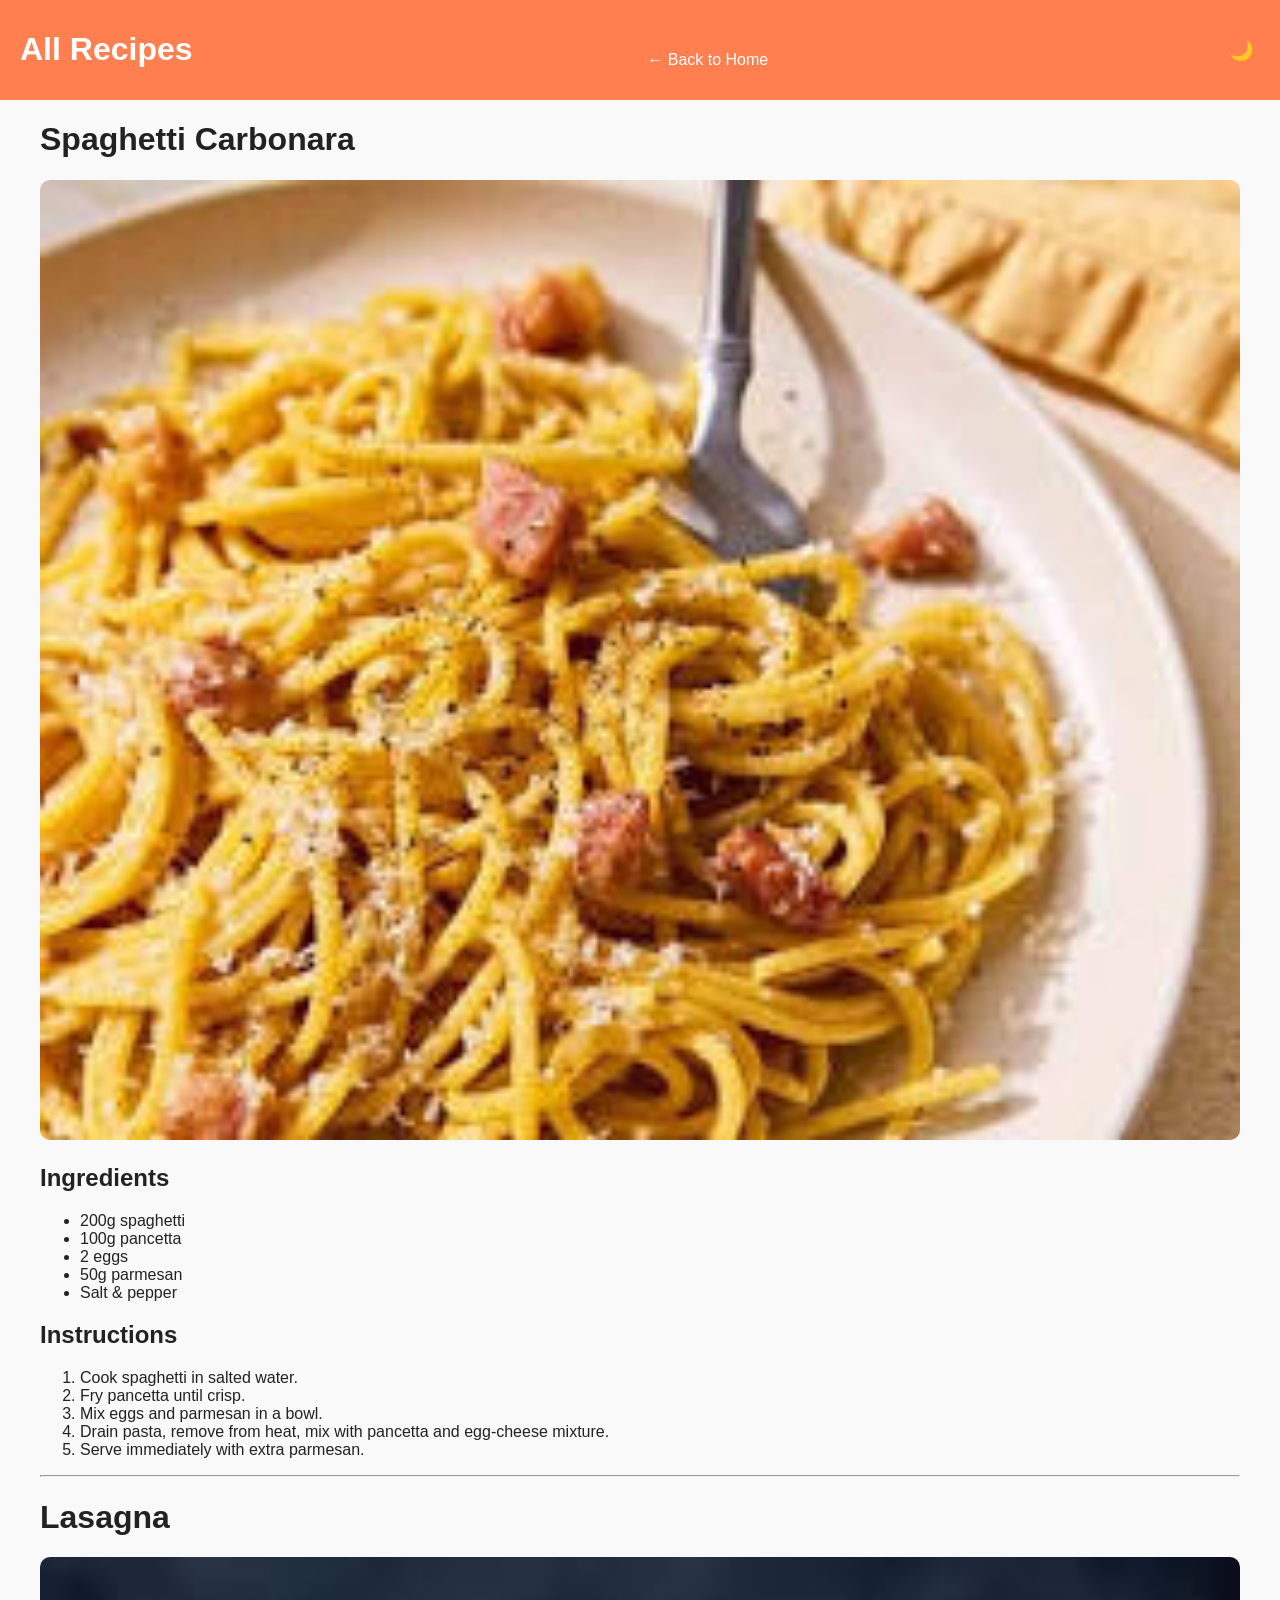
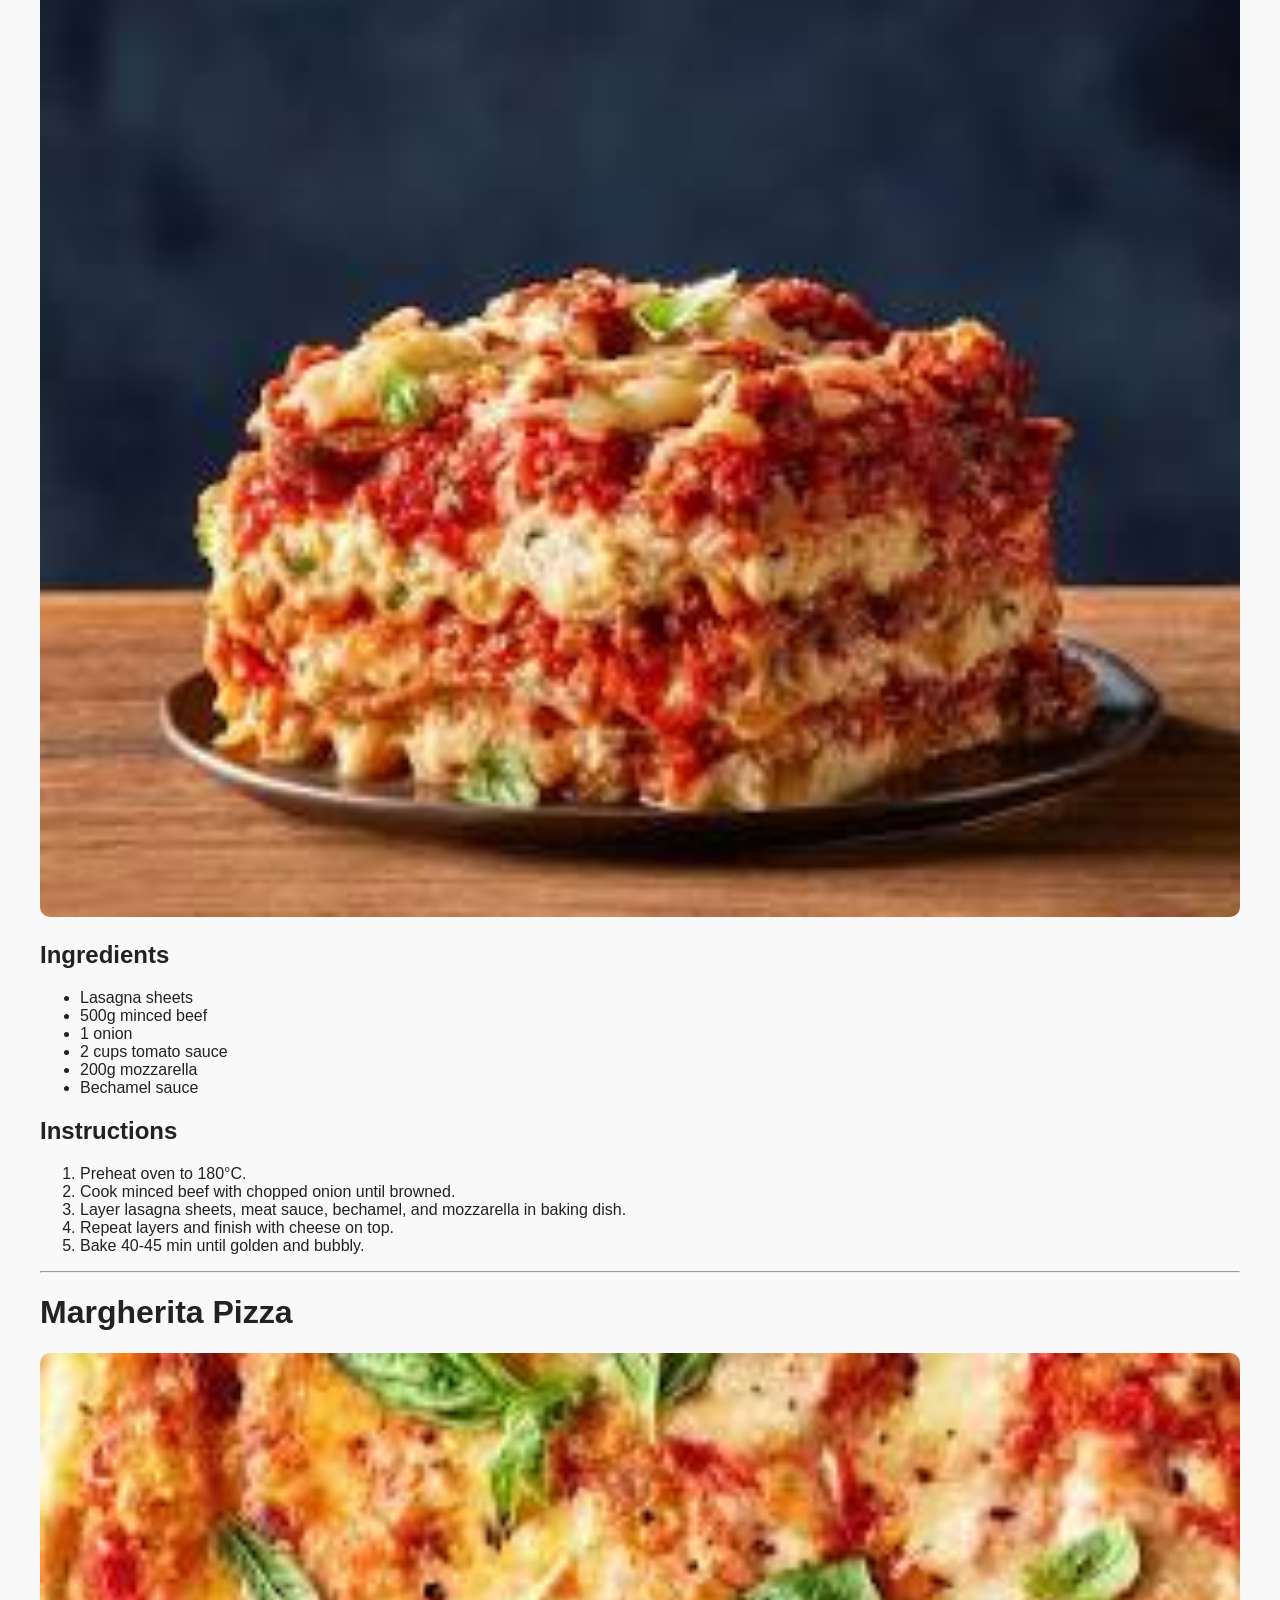
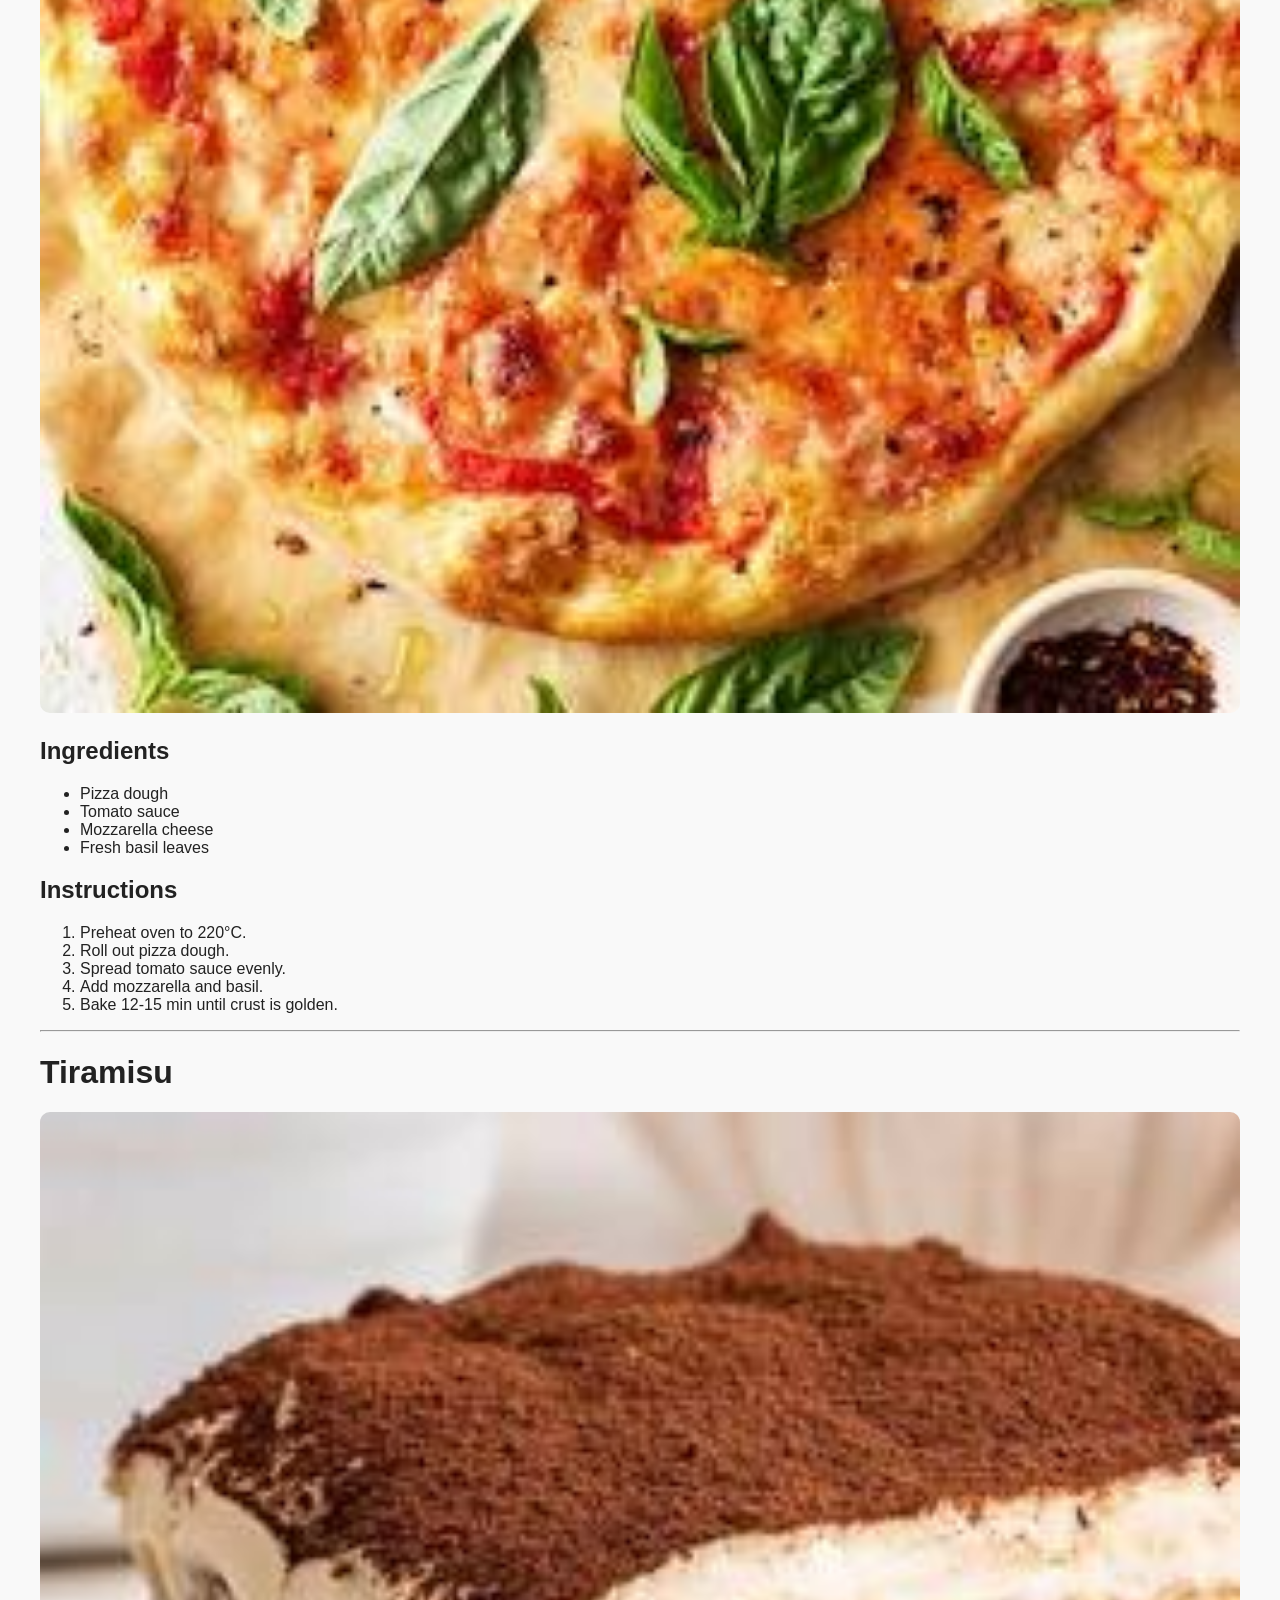
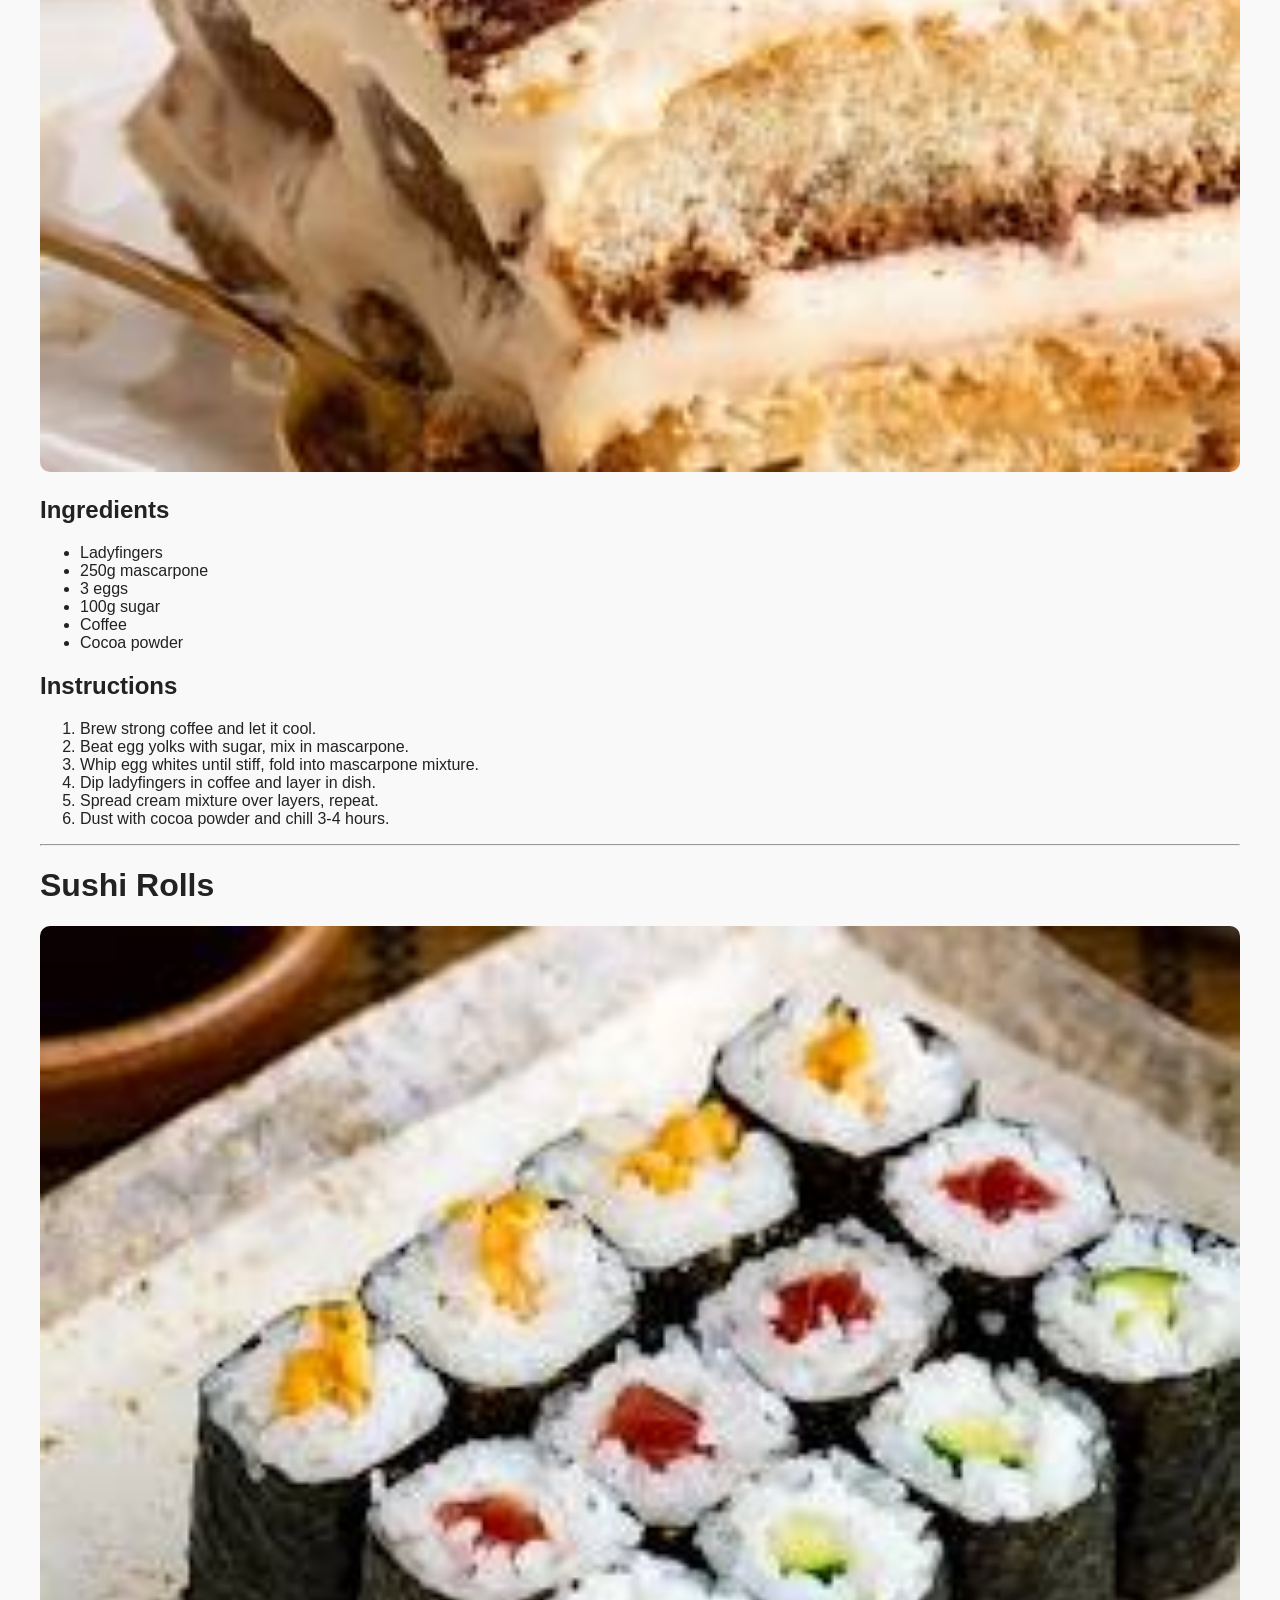
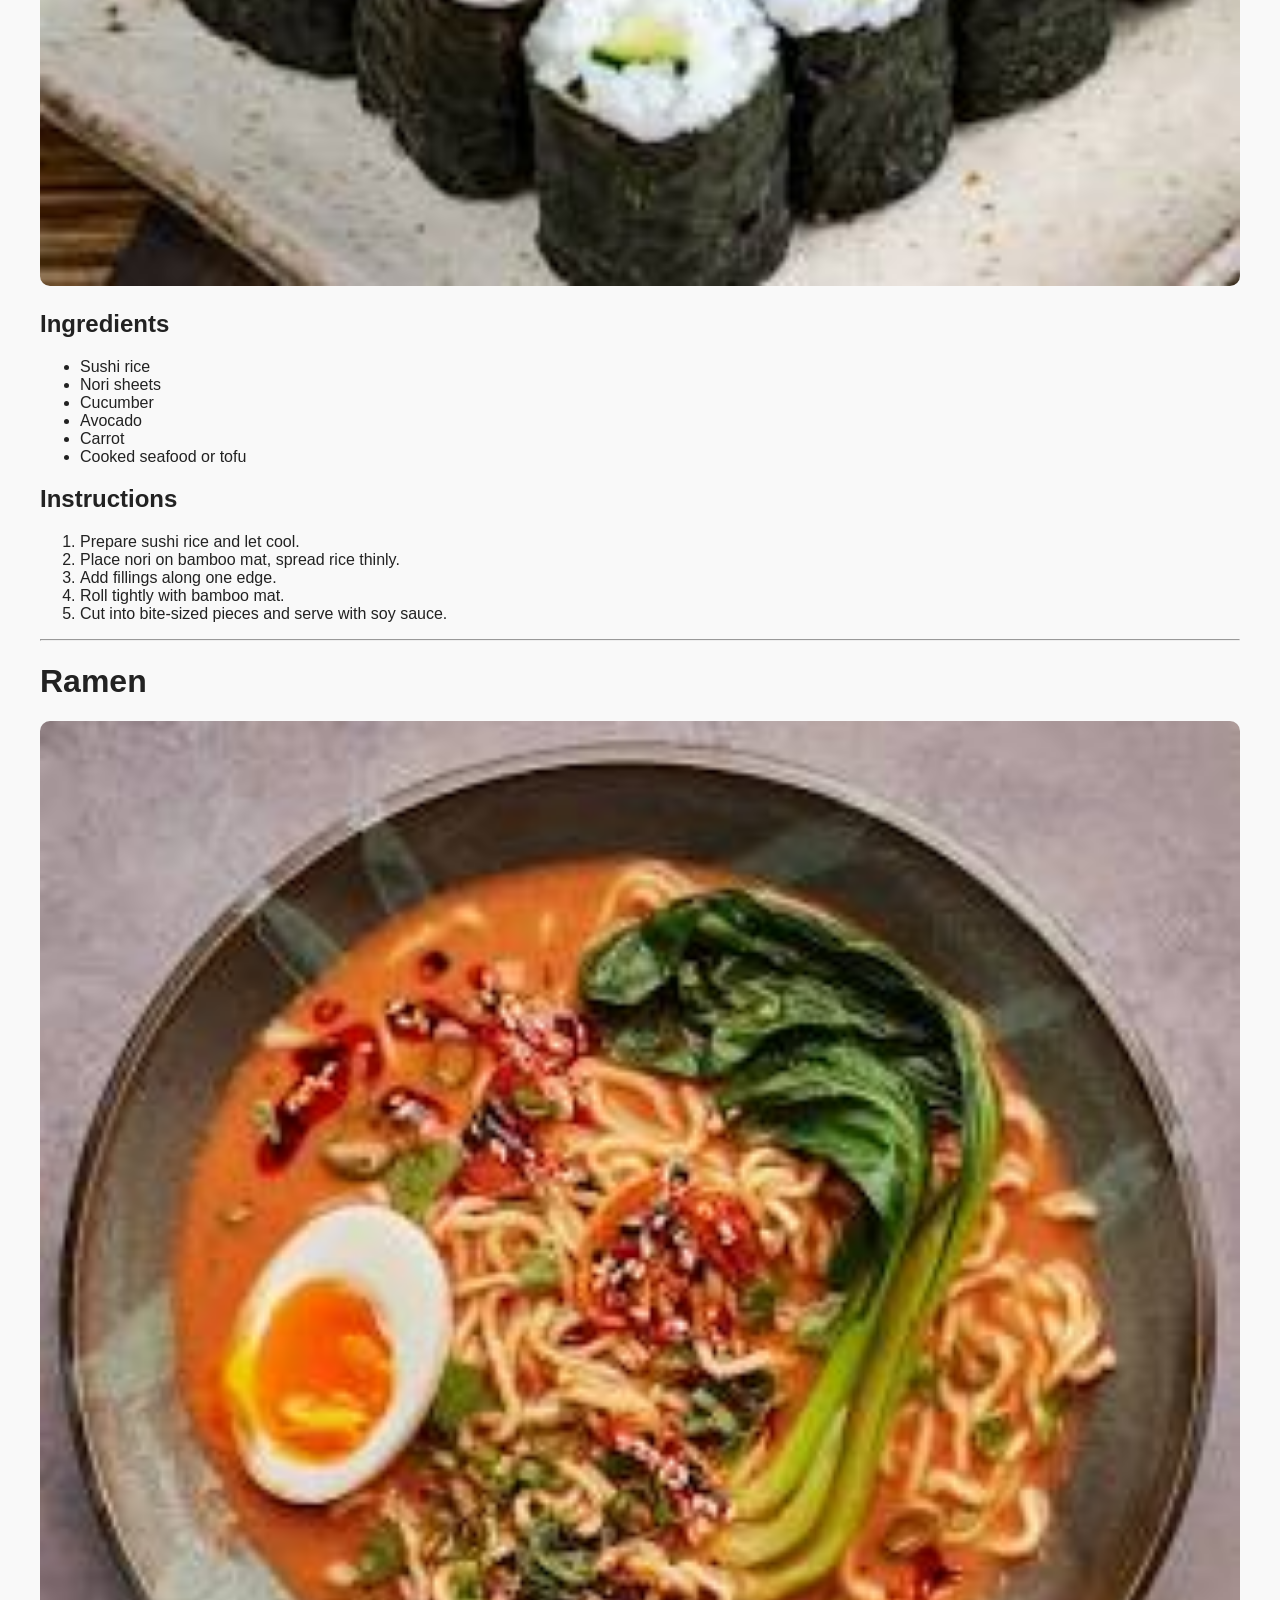
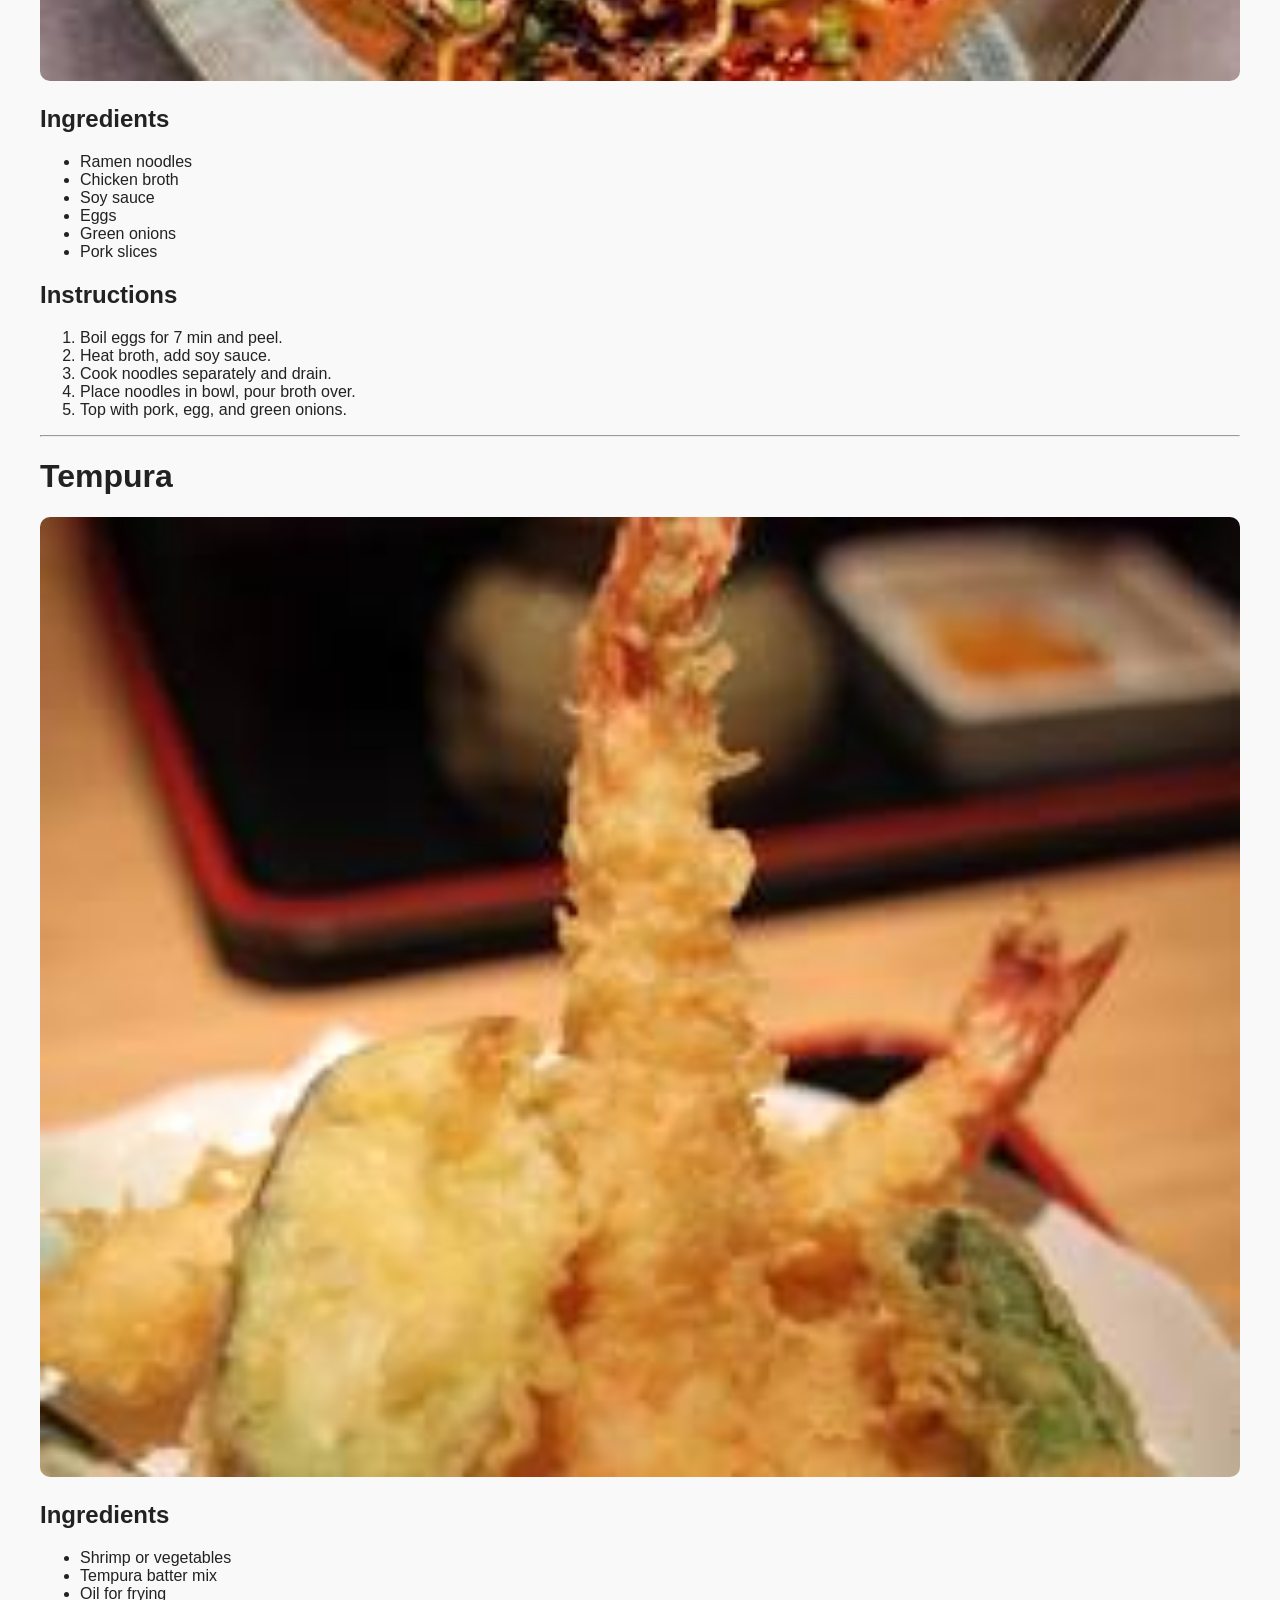
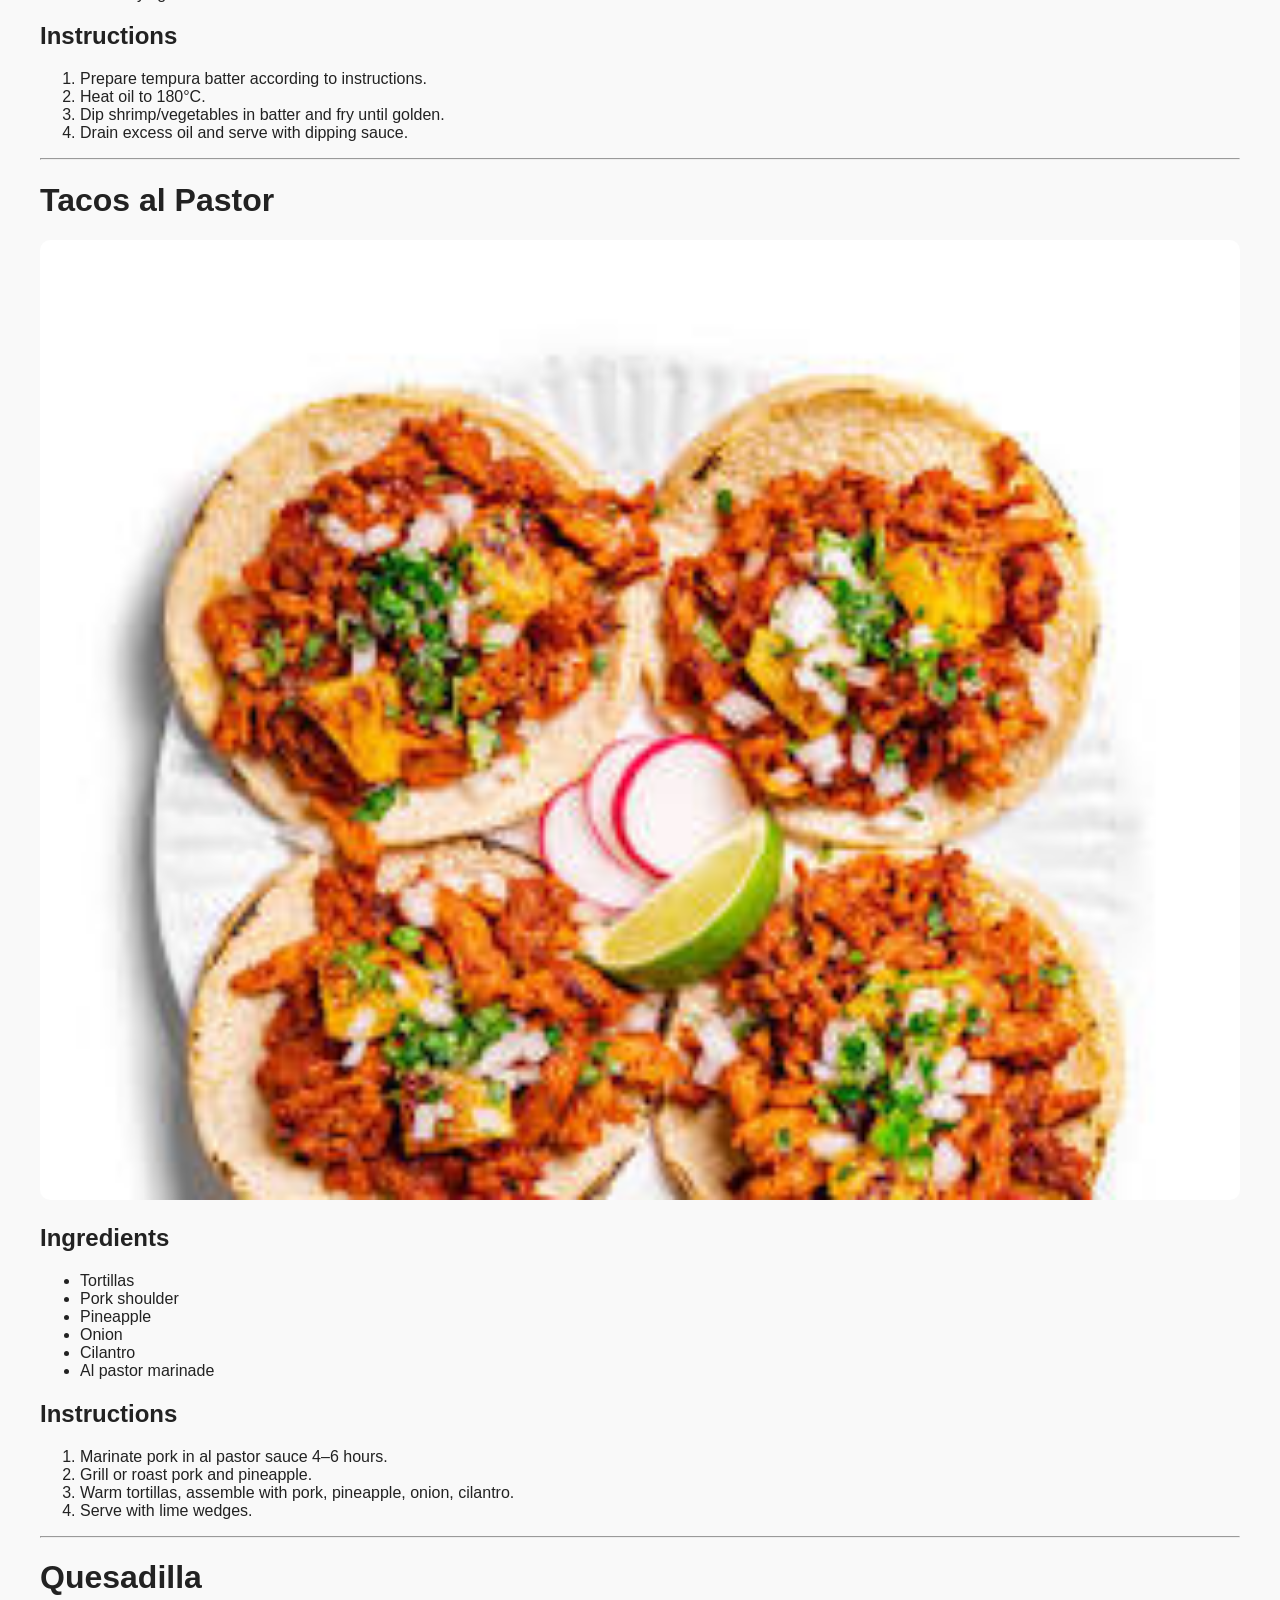
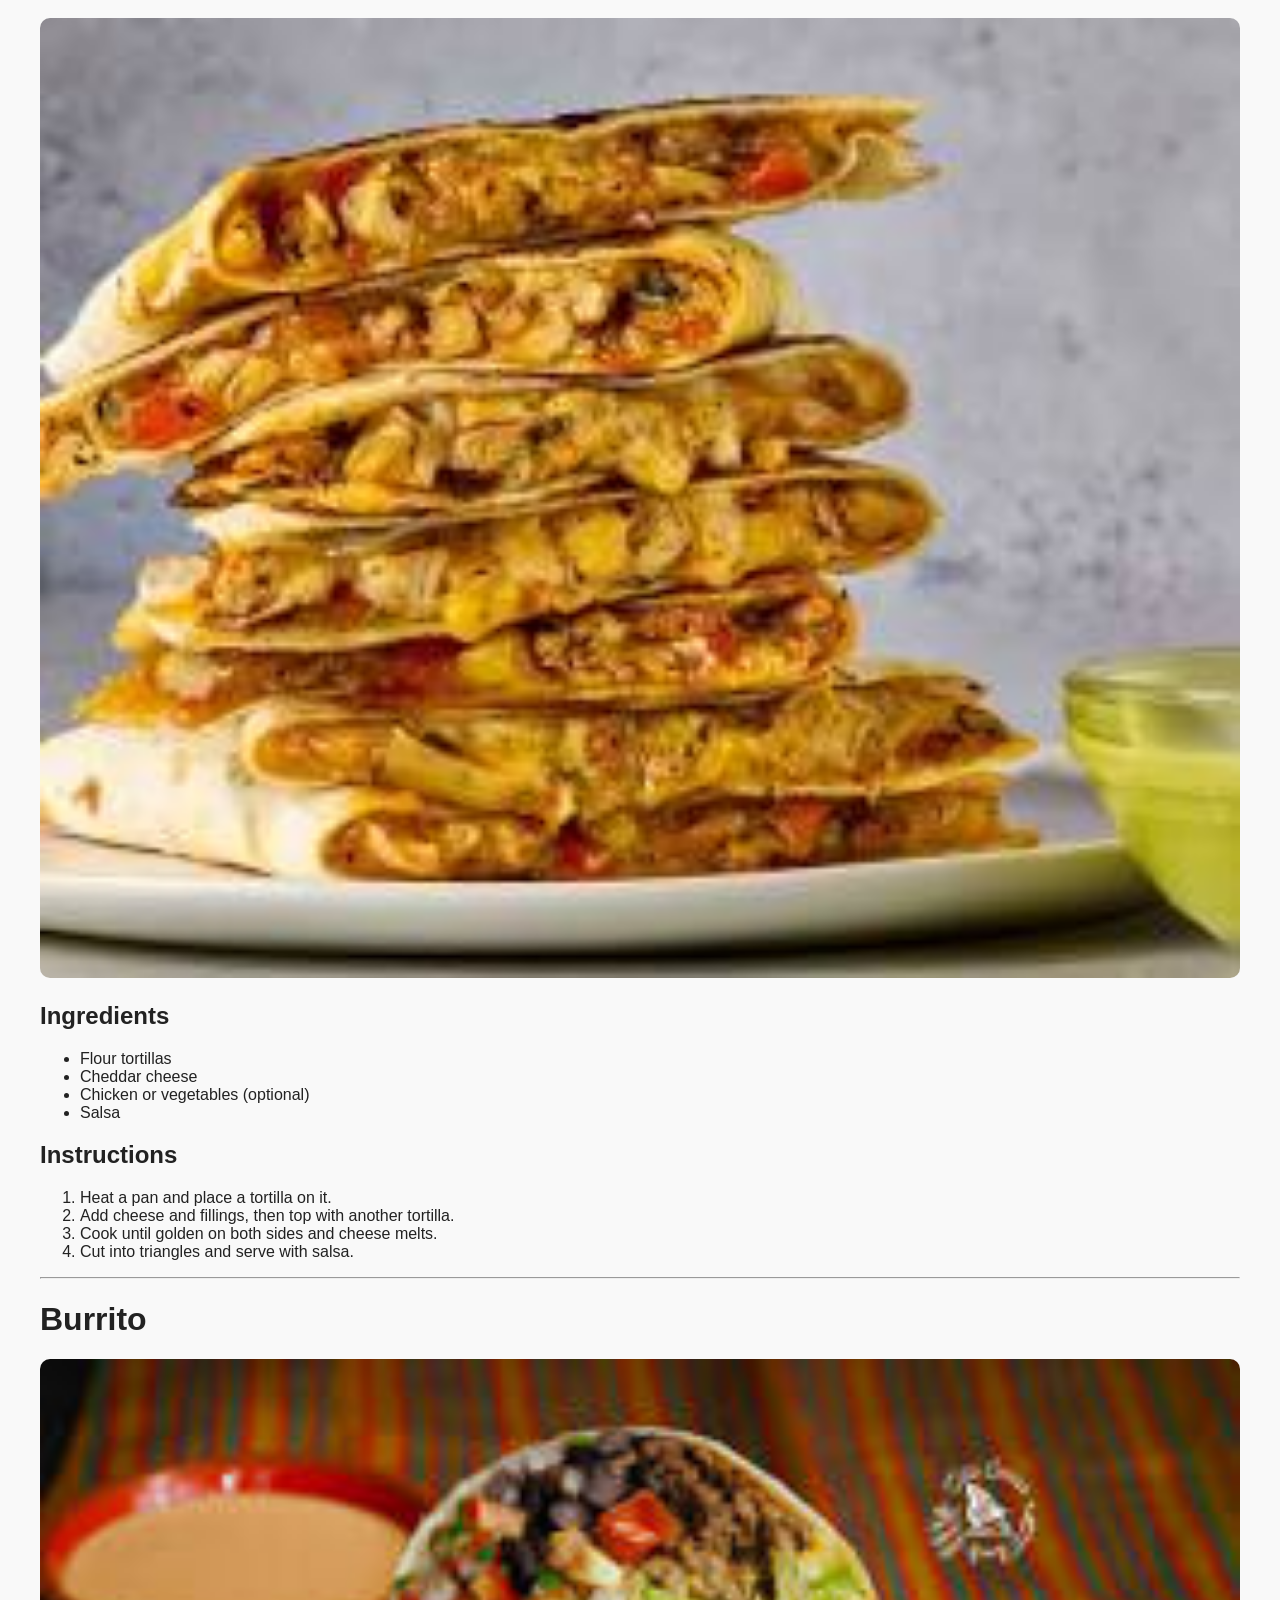
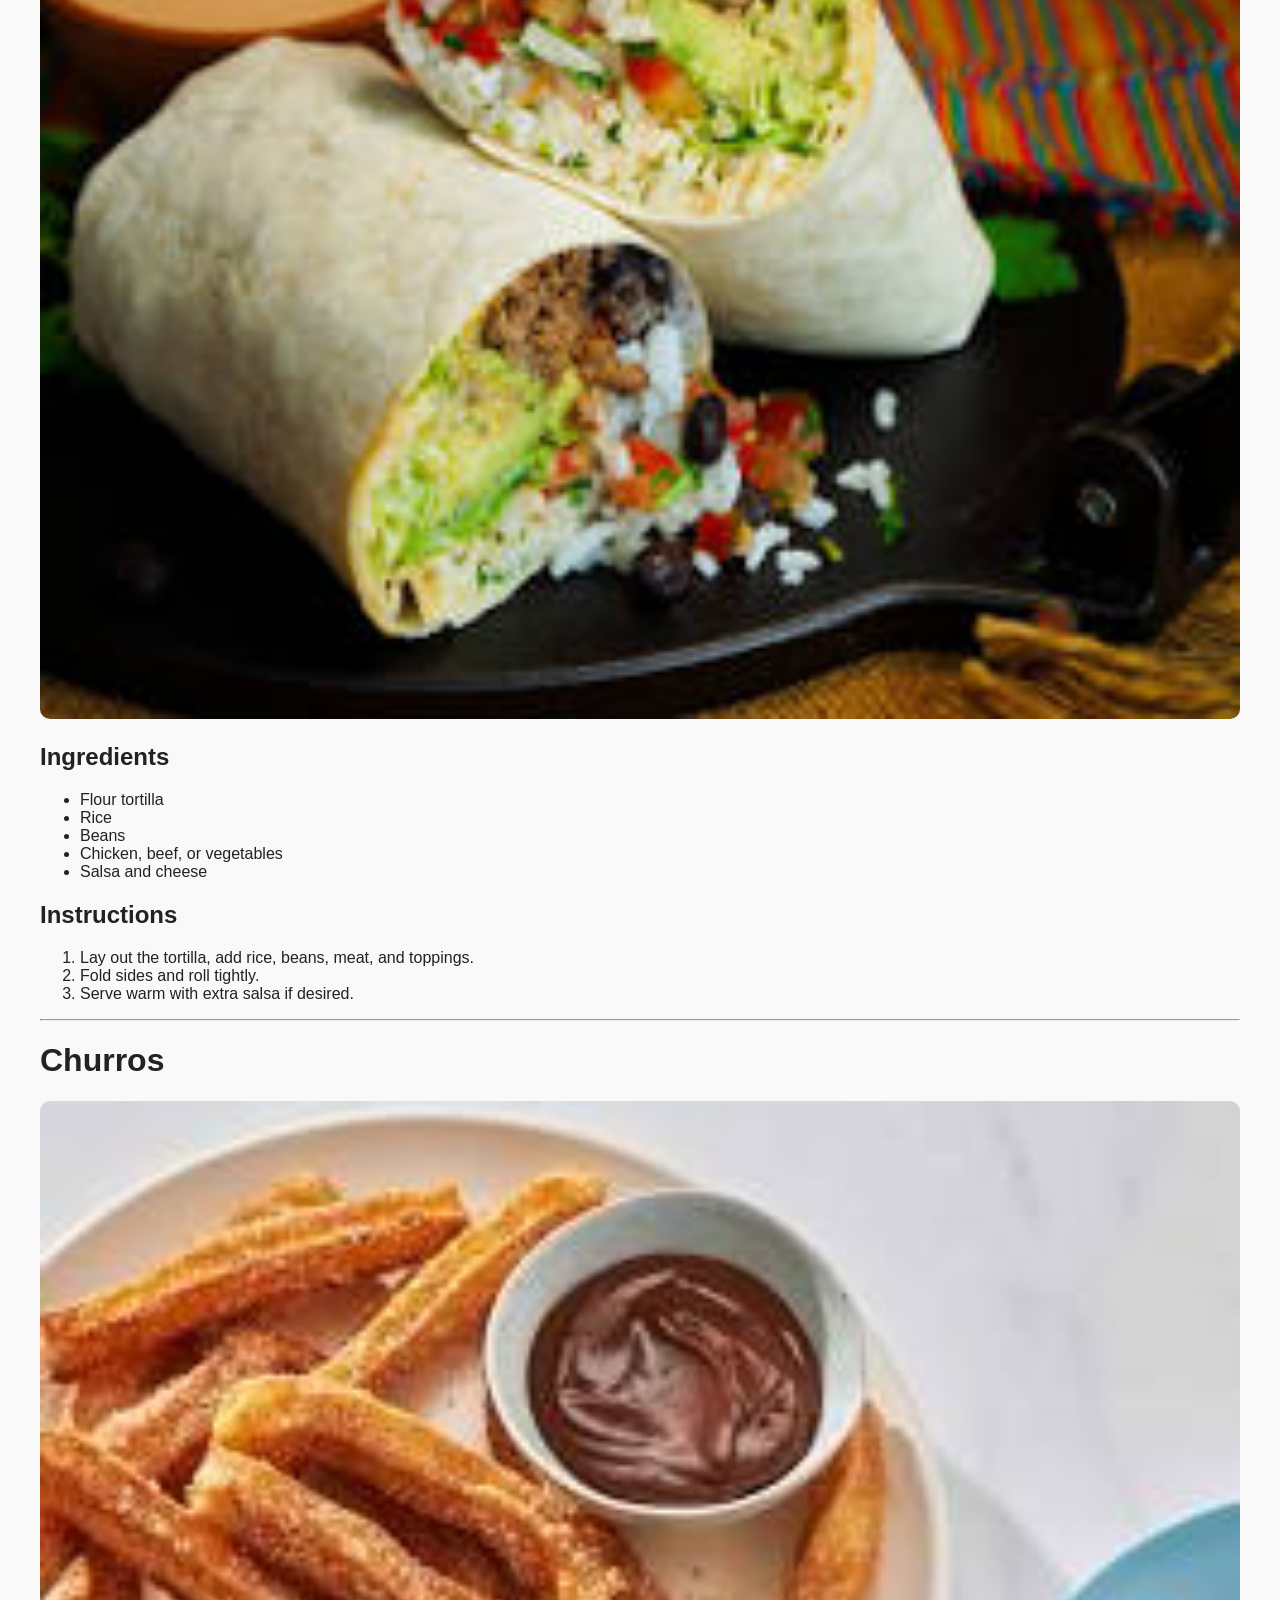
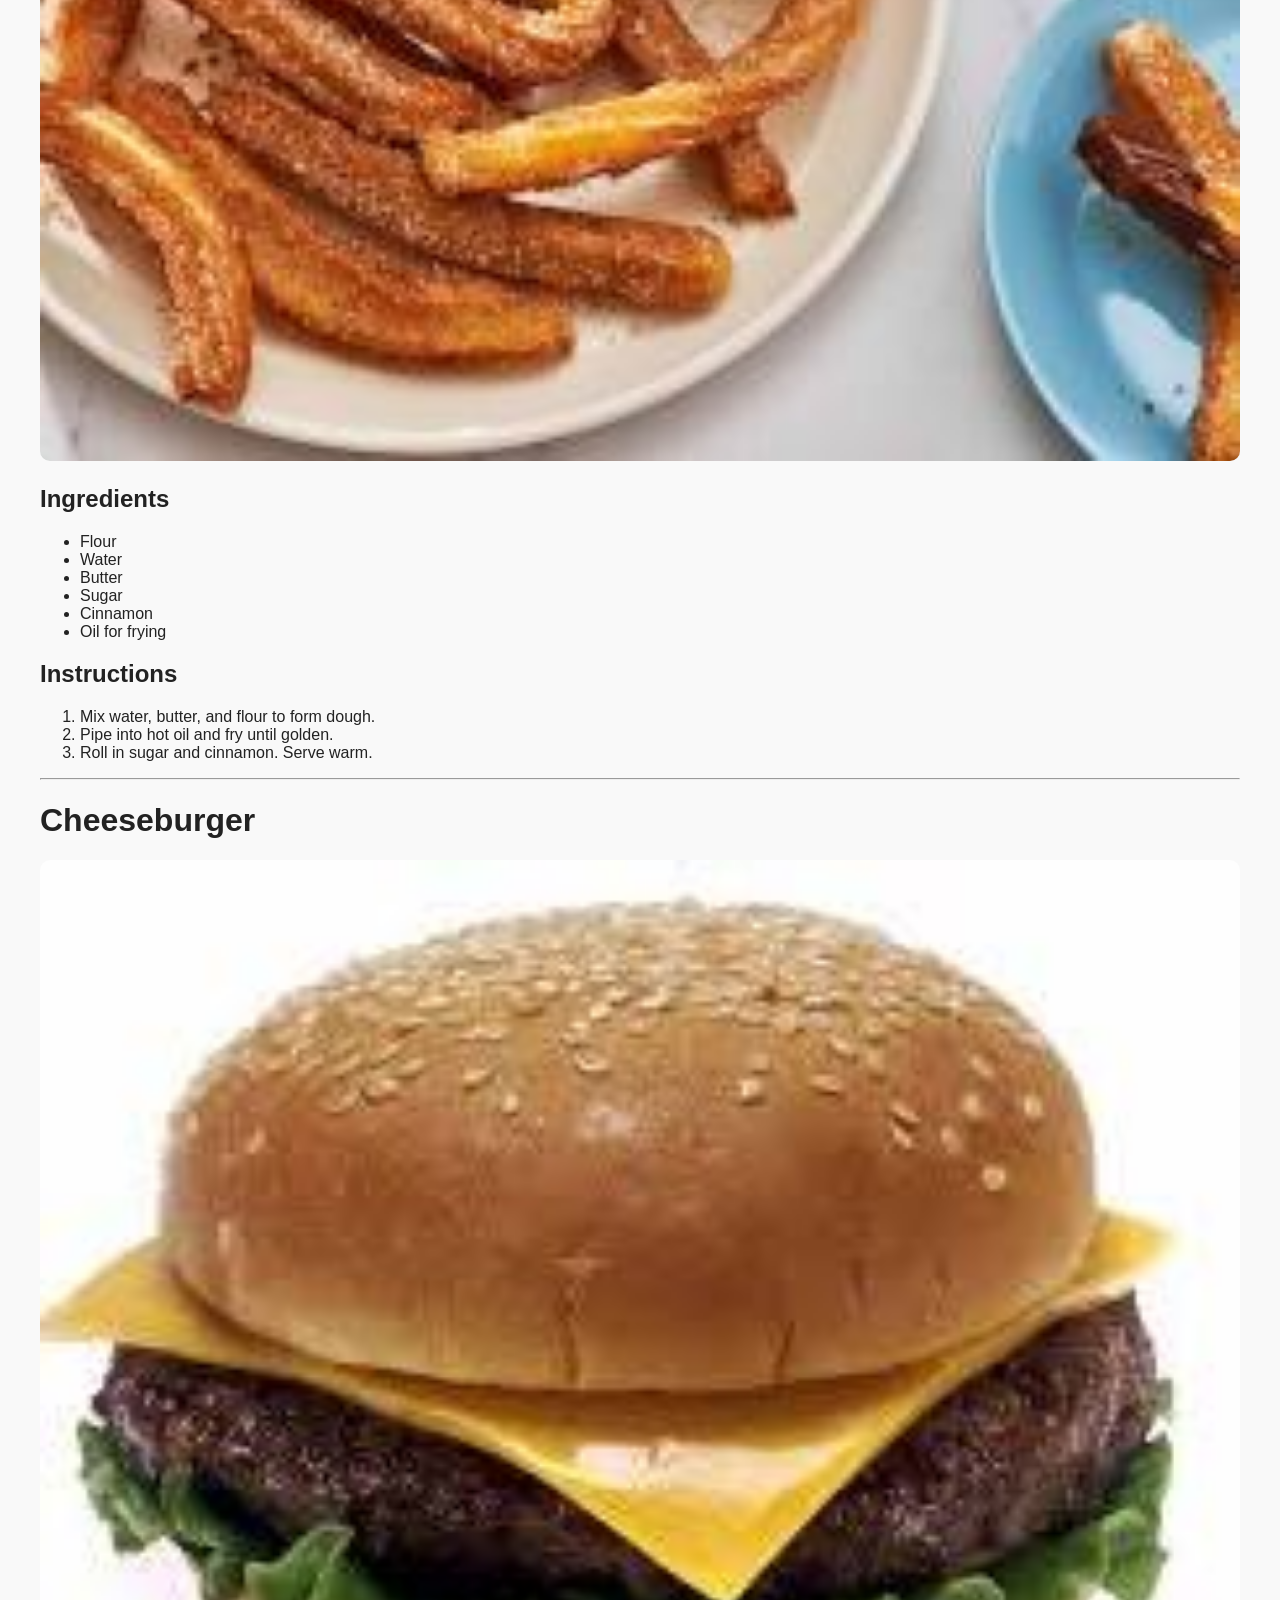
==== commit faa053a5: "Revamp recipe page to display multiple recipes" ====
--- a/recipe.html
+++ b/recipe.html
@@ -1,69 +1,622 @@
 <!DOCTYPE html>
 <html lang="en">
 <head>
-  <meta charset="UTF-8">
-  <meta name="viewport" content="width=device-width, initial-scale=1.0">
-  <title>Recipe Details</title>
-  <link rel="stylesheet" href="style.css">
-  <style>
-    body {
-      font-family: 'Arial', sans-serif;
-      background-color: var(--bg-color, #f9f9f9);
-      color: var(--text-color, #222);
-      margin: 0;
-      padding: 0;
-    }
-    header {
-      display: flex;
-      align-items: center;
-      justify-content: space-between;
-      padding: 10px 20px;
-      background-color: var(--header-bg, #ff7f50);
-      color: white;
-    }
-    main {
-      max-width: 800px;
-      margin: 20px auto;
-      padding: 0 15px;
-    }
-    h1 {
-      text-align: center;
-      margin-bottom: 10px;
-    }
-    .recipe-img {
-      width: 100%;
-      max-height: 400px;
-      object-fit: cover;
-      border-radius: 10px;
-      margin-bottom: 20px;
-    }
-    h2 {
-      margin-top: 20px;
-    }
-    ul {
-      margin: 10px 0 20px 20px;
-    }
-    .back-button {
-      display: inline-block;
-      margin-top: 20px;
-      padding: 10px 20px;
-      background-color: var(--button-bg, #ff7f50);
-      color: white;
-      text-decoration: none;
-      border-radius: 5px;
-    }
-    .back-button:hover {
-      background-color: var(--button-hover, #ff6333);
-    }
-  </style>
+<meta charset="UTF-8">
+<meta name="viewport" content="width=device-width, initial-scale=1.0">
+<title>All Recipes</title>
+<link rel="stylesheet" href="style.css">
 </head>
 <body>
-  <header>
-    <h1>Recipe Details</h1>
-  </header>
-  <main id="recipe-content">
-    <!-- Recipe will load here -->
-  </main>
-  <script src="script.js"></script>
+<header>
+  <h1>All Recipes</h1>
+  <a href="index.html" class="back-button">← Back to Home</a>
+  <button id="darkModeToggle">🌙</button>
+</header>
+<main>
+
+<!-- Recipe 1 -->
+<h1>Spaghetti Carbonara</h1>
+<img src="spaghetti_carbonara.jpg" alt="Spaghetti Carbonara" class="recipe-img">
+<h2>Ingredients</h2>
+<ul>
+  <li>200g spaghetti</li>
+  <li>100g pancetta</li>
+  <li>2 eggs</li>
+  <li>50g parmesan</li>
+  <li>Salt & pepper</li>
+</ul>
+<h2>Instructions</h2>
+<ol>
+  <li>Cook spaghetti in salted water.</li>
+  <li>Fry pancetta until crisp.</li>
+  <li>Mix eggs and parmesan in a bowl.</li>
+  <li>Drain pasta, remove from heat, mix with pancetta and egg-cheese mixture.</li>
+  <li>Serve immediately with extra parmesan.</li>
+</ol>
+<hr>
+
+<!-- Recipe 2 -->
+<h1>Lasagna</h1>
+<img src="lasagna.jpg" alt="Lasagna" class="recipe-img">
+<h2>Ingredients</h2>
+<ul>
+  <li>Lasagna sheets</li>
+  <li>500g minced beef</li>
+  <li>1 onion</li>
+  <li>2 cups tomato sauce</li>
+  <li>200g mozzarella</li>
+  <li>Bechamel sauce</li>
+</ul>
+<h2>Instructions</h2>
+<ol>
+  <li>Preheat oven to 180°C.</li>
+  <li>Cook minced beef with chopped onion until browned.</li>
+  <li>Layer lasagna sheets, meat sauce, bechamel, and mozzarella in baking dish.</li>
+  <li>Repeat layers and finish with cheese on top.</li>
+  <li>Bake 40-45 min until golden and bubbly.</li>
+</ol>
+<hr>
+
+<!-- Recipe 3 -->
+<h1>Margherita Pizza</h1>
+<img src="margherita_pizza.jpg" alt="Margherita Pizza" class="recipe-img">
+<h2>Ingredients</h2>
+<ul>
+  <li>Pizza dough</li>
+  <li>Tomato sauce</li>
+  <li>Mozzarella cheese</li>
+  <li>Fresh basil leaves</li>
+</ul>
+<h2>Instructions</h2>
+<ol>
+  <li>Preheat oven to 220°C.</li>
+  <li>Roll out pizza dough.</li>
+  <li>Spread tomato sauce evenly.</li>
+  <li>Add mozzarella and basil.</li>
+  <li>Bake 12-15 min until crust is golden.</li>
+</ol>
+<hr>
+
+<!-- Recipe 4 -->
+<h1>Tiramisu</h1>
+<img src="tiramisu.jpg" alt="Tiramisu" class="recipe-img">
+<h2>Ingredients</h2>
+<ul>
+  <li>Ladyfingers</li>
+  <li>250g mascarpone</li>
+  <li>3 eggs</li>
+  <li>100g sugar</li>
+  <li>Coffee</li>
+  <li>Cocoa powder</li>
+</ul>
+<h2>Instructions</h2>
+<ol>
+  <li>Brew strong coffee and let it cool.</li>
+  <li>Beat egg yolks with sugar, mix in mascarpone.</li>
+  <li>Whip egg whites until stiff, fold into mascarpone mixture.</li>
+  <li>Dip ladyfingers in coffee and layer in dish.</li>
+  <li>Spread cream mixture over layers, repeat.</li>
+  <li>Dust with cocoa powder and chill 3-4 hours.</li>
+</ol>
+<hr>
+
+<!-- Recipe 5 -->
+<h1>Sushi Rolls</h1>
+<img src="sushi_rolls.jpg" alt="Sushi Rolls" class="recipe-img">
+<h2>Ingredients</h2>
+<ul>
+  <li>Sushi rice</li>
+  <li>Nori sheets</li>
+  <li>Cucumber</li>
+  <li>Avocado</li>
+  <li>Carrot</li>
+  <li>Cooked seafood or tofu</li>
+</ul>
+<h2>Instructions</h2>
+<ol>
+  <li>Prepare sushi rice and let cool.</li>
+  <li>Place nori on bamboo mat, spread rice thinly.</li>
+  <li>Add fillings along one edge.</li>
+  <li>Roll tightly with bamboo mat.</li>
+  <li>Cut into bite-sized pieces and serve with soy sauce.</li>
+</ol>
+<hr>
+
+<!-- Recipe 6 -->
+<h1>Ramen</h1>
+<img src="ramen.jpg" alt="Ramen" class="recipe-img">
+<h2>Ingredients</h2>
+<ul>
+  <li>Ramen noodles</li>
+  <li>Chicken broth</li>
+  <li>Soy sauce</li>
+  <li>Eggs</li>
+  <li>Green onions</li>
+  <li>Pork slices</li>
+</ul>
+<h2>Instructions</h2>
+<ol>
+  <li>Boil eggs for 7 min and peel.</li>
+  <li>Heat broth, add soy sauce.</li>
+  <li>Cook noodles separately and drain.</li>
+  <li>Place noodles in bowl, pour broth over.</li>
+  <li>Top with pork, egg, and green onions.</li>
+</ol>
+<hr>
+
+<!-- Recipe 7 -->
+<h1>Tempura</h1>
+<img src="tempura.jpg" alt="Tempura" class="recipe-img">
+<h2>Ingredients</h2>
+<ul>
+  <li>Shrimp or vegetables</li>
+  <li>Tempura batter mix</li>
+  <li>Oil for frying</li>
+</ul>
+<h2>Instructions</h2>
+<ol>
+  <li>Prepare tempura batter according to instructions.</li>
+  <li>Heat oil to 180°C.</li>
+  <li>Dip shrimp/vegetables in batter and fry until golden.</li>
+  <li>Drain excess oil and serve with dipping sauce.</li>
+</ol>
+<hr>
+
+<!-- Recipe 8 -->
+<h1>Tacos al Pastor</h1>
+<img src="tacos_al_pastor.jpg" alt="Tacos al Pastor" class="recipe-img">
+<h2>Ingredients</h2>
+<ul>
+  <li>Tortillas</li>
+  <li>Pork shoulder</li>
+  <li>Pineapple</li>
+  <li>Onion</li>
+  <li>Cilantro</li>
+  <li>Al pastor marinade</li>
+</ul>
+<h2>Instructions</h2>
+<ol>
+  <li>Marinate pork in al pastor sauce 4–6 hours.</li>
+  <li>Grill or roast pork and pineapple.</li>
+  <li>Warm tortillas, assemble with pork, pineapple, onion, cilantro.</li>
+  <li>Serve with lime wedges.</li>
+</ol>
+<hr>
+
+<!-- Recipe 9 -->
+<h1>Quesadilla</h1>
+<img src="quesadilla.jpg" alt="Quesadilla" class="recipe-img">
+<h2>Ingredients</h2>
+<ul>
+  <li>Flour tortillas</li>
+  <li>Cheddar cheese</li>
+  <li>Chicken or vegetables (optional)</li>
+  <li>Salsa</li>
+</ul>
+<h2>Instructions</h2>
+<ol>
+  <li>Heat a pan and place a tortilla on it.</li>
+  <li>Add cheese and fillings, then top with another tortilla.</li>
+  <li>Cook until golden on both sides and cheese melts.</li>
+  <li>Cut into triangles and serve with salsa.</li>
+</ol>
+<hr>
+
+<!-- Recipe 10 -->
+<h1>Burrito</h1>
+<img src="burrito.jpg" alt="Burrito" class="recipe-img">
+<h2>Ingredients</h2>
+<ul>
+  <li>Flour tortilla</li>
+  <li>Rice</li>
+  <li>Beans</li>
+  <li>Chicken, beef, or vegetables</li>
+  <li>Salsa and cheese</li>
+</ul>
+<h2>Instructions</h2>
+<ol>
+  <li>Lay out the tortilla, add rice, beans, meat, and toppings.</li>
+  <li>Fold sides and roll tightly.</li>
+  <li>Serve warm with extra salsa if desired.</li>
+</ol>
+<hr>
+
+<!-- Recipe 11 -->
+<h1>Churros</h1>
+<img src="churros.jpg" alt="Churros" class="recipe-img">
+<h2>Ingredients</h2>
+<ul>
+  <li>Flour</li>
+  <li>Water</li>
+  <li>Butter</li>
+  <li>Sugar</li>
+  <li>Cinnamon</li>
+  <li>Oil for frying</li>
+</ul>
+<h2>Instructions</h2>
+<ol>
+  <li>Mix water, butter, and flour to form dough.</li>
+  <li>Pipe into hot oil and fry until golden.</li>
+  <li>Roll in sugar and cinnamon. Serve warm.</li>
+</ol>
+<hr>
+
+<!-- Recipe 12 -->
+<h1>Cheeseburger</h1>
+<img src="cheeseburger.jpg" alt="Cheeseburger" class="recipe-img">
+<h2>Ingredients</h2>
+<ul>
+  <li>Burger buns</li>
+  <li>Beef patties</li>
+  <li>Cheddar cheese</li>
+  <li>Lettuce</li>
+  <li>Tomato</li>
+  <li>Onion</li>
+  <li>Condiments</li>
+</ul>
+<h2>Instructions</h2>
+<ol>
+  <li>Cook beef patties to desired doneness.</li>
+  <li>Assemble burgers with buns, cheese, lettuce, tomato, onion, and condiments.</li>
+  <li>Serve immediately.</li>
+</ol>
+<hr>
+
+<!-- Recipe 13 -->
+<h1>Fried Chicken</h1>
+<img src="fried_chicken.jpg" alt="Fried Chicken" class="recipe-img">
+<h2>Ingredients</h2>
+<ul>
+  <li>Chicken pieces</li>
+  <li>Flour</li>
+  <li>Salt & pepper</li>
+  <li>Spices (paprika, garlic powder)</li>
+  <li>Oil for frying</li>
+</ul>
+<h2>Instructions</h2>
+<ol>
+  <li>Season chicken and coat with flour mixture.</li>
+  <li>Fry in hot oil until golden and cooked through.</li>
+  <li>Drain excess oil and serve.</li>
+</ol>
+<hr>
+
+<!-- Recipe 14 -->
+<h1>Mac and Cheese</h1>
+<img src="mac_and_cheese.jpg" alt="Mac and Cheese" class="recipe-img">
+<h2>Ingredients</h2>
+<ul>
+  <li>Macaroni pasta</li>
+  <li>Cheddar cheese</li>
+  <li>Milk</li>
+  <li>Butter</li>
+  <li>Flour</li>
+  <li>Salt & pepper</li>
+</ul>
+<h2>Instructions</h2>
+<ol>
+  <li>Cook macaroni, drain.</li>
+  <li>Make cheese sauce with butter, flour, milk, and cheese.</li>
+  <li>Mix pasta with sauce and serve warm.</li>
+</ol>
+<hr>
+
+<!-- Recipe 15 -->
+<h1>Caesar Salad</h1>
+<img src="caesar_salad.jpg" alt="Caesar Salad" class="recipe-img">
+<h2>Ingredients</h2>
+<ul>
+  <li>Romaine lettuce</li>
+  <li>Croutons</li>
+  <li>Parmesan cheese</li>
+  <li>Caesar dressing</li>
+  <li>Chicken (optional)</li>
+</ul>
+<h2>Instructions</h2>
+<ol>
+  <li>Chop lettuce and toss with croutons and dressing.</li>
+  <li>Add chicken if desired.</li>
+  <li>Top with parmesan and serve.</li>
+</ol>
+<hr>
+
+<!-- Recipe 16 -->
+<h1>Pancakes</h1>
+<img src="pancakes.jpg" alt="Pancakes" class="recipe-img">
+<h2>Ingredients</h2>
+<ul>
+  <li>Flour</li>
+  <li>Milk</li>
+  <li>Eggs</li>
+  <li>Sugar</li>
+  <li>Baking powder</li>
+  <li>Butter</li>
+</ul>
+<h2>Instructions</h2>
+<ol>
+  <li>Mix dry ingredients, then add milk and eggs.</li>
+  <li>Cook on greased pan until bubbles form, flip and cook other side.</li>
+  <li>Serve with syrup or toppings.</li>
+</ol>
+<hr>
+
+<!-- Recipe 17 -->
+<h1>Omelette</h1>
+<img src="omelette.jpg" alt="Omelette" class="recipe-img">
+<h2>Ingredients</h2>
+<ul>
+  <li>Eggs</li>
+  <li>Milk</li>
+  <li>Salt & pepper</li>
+  <li>Butter</li>
+  <li>Fillings: cheese, vegetables, meat (optional)</li>
+</ul>
+<h2>Instructions</h2>
+<ol>
+  <li>Beat eggs with milk, salt, and pepper.</li>
+  <li>Heat butter in pan, pour in eggs.</li>
+  <li>Add fillings, cook until set, fold and serve.</li>
+</ol>
+<hr>
+
+<!-- Recipe 18 -->
+<h1>French Toast</h1>
+<img src="french_toast.jpg" alt="French Toast" class="recipe-img">
+<h2>Ingredients</h2>
+<ul>
+  <li>Bread slices</li>
+  <li>Eggs</li>
+  <li>Milk</li>
+  <li>Sugar</li>
+  <li>Cinnamon</li>
+  <li>Butter</li>
+</ul>
+<h2>Instructions</h2>
+<ol>
+  <li>Beat eggs, milk, sugar, and cinnamon.</li>
+  <li>Dip bread slices in mixture.</li>
+  <li>Cook on buttered pan until golden both sides.</li>
+  <li>Serve with syrup or fruit.</li>
+</ol>
+<hr>
+
+<!-- Recipe 19 -->
+<h1>Smoothie Bowl</h1>
+<img src="smoothie_bowl.jpg" alt="Smoothie Bowl" class="recipe-img">
+<h2>Ingredients</h2>
+<ul>
+  <li>Frozen fruits</li>
+  <li>Milk or yogurt</li>
+  <li>Toppings: granola, seeds, fruits</li>
+</ul>
+<h2>Instructions</h2>
+<ol>
+  <li>Blend frozen fruits with milk or yogurt.</li>
+  <li>Pour into bowl and add toppings.</li>
+  <li>Serve immediately.</li>
+</ol>
+<hr>
+
+<!-- Recipe 20 -->
+<h1>Grilled Salmon</h1>
+<img src="grilled_salmon.jpg" alt="Grilled Salmon" class="recipe-img">
+<h2>Ingredients</h2>
+<ul>
+  <li>Salmon fillets</li>
+  <li>Lemon juice</li>
+  <li>Olive oil</li>
+  <li>Salt & pepper</li>
+  <li>Herbs (optional)</li>
+</ul>
+<h2>Instructions</h2>
+<ol>
+  <li>Marinate salmon with lemon, olive oil, salt, pepper, and herbs.</li>
+  <li>Grill 4-5 min per side until cooked.</li>
+  <li>Serve with vegetables or rice.</li>
+</ol>
+<hr>
+
+<!-- Recipe 21 -->
+<h1>Chocolate Cake</h1>
+<img src="chocolate_cake.jpg" alt="Chocolate Cake" class="recipe-img">
+<h2>Ingredients</h2>
+<ul>
+  <li>Flour</li>
+  <li>Sugar</li>
+  <li>Cocoa powder</li>
+  <li>Baking powder</li>
+  <li>Eggs</li>
+  <li>Milk</li>
+  <li>Butter</li>
+</ul>
+<h2>Instructions</h2>
+<ol>
+  <li>Preheat oven to 180°C.</li>
+  <li>Mix dry ingredients, add eggs, milk, and melted butter.</li>
+  <li>Pour into pan and bake 30-35 min.</li>
+  <li>Cool, frost if desired, and serve.</li>
+</ol>
+<hr>
+
+<!-- Recipe 22 -->
+<h1>Ice Cream Sundae</h1>
+<img src="ice_cream_sundae.jpg" alt="Ice Cream Sundae" class="recipe-img">
+<h2>Ingredients</h2>
+<ul>
+  <li>Ice cream</li>
+  <li>Chocolate syrup</li>
+  <li>Whipped cream</li>
+  <li>Cherries or sprinkles</li>
+</ul>
+<h2>Instructions</h2>
+<ol>
+  <li>Scoop ice cream into bowl.</li>
+  <li>Drizzle chocolate syrup and add whipped cream.</li>
+  <li>Top with cherries or sprinkles. Serve immediately.</li>
+</ol>
+<hr>
+
+<!-- Recipe 23 -->
+<h1>Brownies</h1>
+<img src="brownies.jpg" alt="Brownies" class="recipe-img">
+<h2>Ingredients</h2>
+<ul>
+  <li>Chocolate</li>
+  <li>Butter</li>
+  <li>Sugar</li>
+  <li>Flour</li>
+  <li>Eggs</li>
+  <li>Vanilla extract</li>
+</ul>
+<h2>Instructions</h2>
+<ol>
+  <li>Preheat oven to 175°C.</li>
+  <li>Melt chocolate and butter, mix with sugar, eggs, flour, and vanilla.</li>
+  <li>Pour into pan and bake 25-30 min. Cool before slicing.</li>
+</ol>
+<hr>
+
+<!-- Recipe 24 -->
+<h1>Butter Chicken</h1>
+<img src="butter_chicken.jpg" alt="Butter Chicken" class="recipe-img">
+<h2>Ingredients</h2>
+<ul>
+  <li>Chicken pieces</li>
+  <li>Butter</li>
+  <li>Tomato puree</li>
+  <li>Cream</li>
+  <li>Spices: garam masala, turmeric, chili powder</li>
+</ul>
+<h2>Instructions</h2>
+<ol>
+  <li>Cook chicken with butter and spices.</li>
+  <li>Add tomato puree and cream, simmer until cooked.</li>
+  <li>Serve with rice or naan.</li>
+</ol>
+<hr>
+
+<!-- Recipe 25 -->
+<h1>Chicken Biryani</h1>
+<img src="chicken_biryani.jpg" alt="Chicken Biryani" class="recipe-img">
+<h2>Ingredients</h2>
+<ul>
+  <li>Basmati rice</li>
+  <li>Chicken pieces</li>
+  <li>Yogurt</li>
+  <li>Onion</li>
+  <li>Spices: cumin, garam masala, turmeric</li>
+  <li>Oil or ghee</li>
+</ul>
+<h2>Instructions</h2>
+<ol>
+  <li>Marinate chicken in yogurt and spices.</li>
+  <li>Cook rice separately.</li>
+  <li>Layer rice and chicken in pot, cook on low heat 20-25 min.</li>
+  <li>Serve hot with raita.</li>
+</ol>
+<hr>
+
+<!-- Recipe 26 -->
+<h1>Paneer Tikka</h1>
+<img src="paneer_tikka.jpg" alt="Paneer Tikka" class="recipe-img">
+<h2>Ingredients</h2>
+<ul>
+  <li>Paneer cubes</li>
+  <li>Yogurt</li>
+  <li>Spices: chili powder, turmeric, garam masala</li>
+  <li>Oil</li>
+  <li>Bell peppers and onions</li>
+</ul>
+<h2>Instructions</h2>
+<ol>
+  <li>Marinate paneer and vegetables in spiced yogurt.</li>
+  <li>Skewer and grill or bake until charred edges.</li>
+  <li>Serve with mint chutney.</li>
+</ol>
+<hr>
+
+<!-- Recipe 27 -->
+<h1>Masala Dosa</h1>
+<img src="masala_dosa.jpg" alt="Masala Dosa" class="recipe-img">
+<h2>Ingredients</h2>
+<ul>
+  <li>Dosa batter</li>
+  <li>Potatoes</li>
+  <li>Onions</li>
+  <li>Spices: mustard seeds, turmeric, curry leaves</li>
+  <li>Oil</li>
+</ul>
+<h2>Instructions</h2>
+<ol>
+  <li>Prepare potato filling with onions and spices.</li>
+  <li>Cook dosa on skillet, place filling inside, fold.</li>
+  <li>Serve hot with chutney and sambar.</li>
+</ol>
+<hr>
+
+<!-- Recipe 28 -->
+<h1>Pad Thai</h1>
+<img src="pad_thai.jpg" alt="Pad Thai" class="recipe-img">
+<h2>Ingredients</h2>
+<ul>
+  <li>Rice noodles</li>
+  <li>Shrimp or chicken</li>
+  <li>Eggs</li>
+  <li>Bean sprouts</li>
+  <li>Peanuts</li>
+  <li>Pad Thai sauce</li>
+</ul>
+<h2>Instructions</h2>
+<ol>
+  <li>Cook noodles according to package.</li>
+  <li>Stir-fry protein, eggs, and vegetables.</li>
+  <li>Add noodles and sauce, mix well.</li>
+  <li>Top with crushed peanuts and lime.</li>
+</ol>
+<hr>
+
+<!-- Recipe 29 -->
+<h1>Tom Yum Soup</h1>
+<img src="tom_yum_soup.jpg" alt="Tom Yum Soup" class="recipe-img">
+<h2>Ingredients</h2>
+<ul>
+  <li>Shrimp or chicken</li>
+  <li>Lemongrass</li>
+  <li>Kaffir lime leaves</li>
+  <li>Galangal</li>
+  <li>Mushrooms</li>
+  <li>Fish sauce, lime juice, chili</li>
+</ul>
+<h2>Instructions</h2>
+<ol>
+  <li>Boil water with lemongrass, lime leaves, and galangal.</li>
+  <li>Add mushrooms and protein, cook until done.</li>
+  <li>Season with fish sauce, lime juice, and chili.</li>
+  <li>Serve hot.</li>
+</ol>
+<hr>
+
+<!-- Recipe 30 -->
+<h1>Green Curry</h1>
+<img src="green_curry.jpg" alt="Green Curry" class="recipe-img">
+<h2>Ingredients</h2>
+<ul>
+  <li>Chicken or tofu</li>
+  <li>Green curry paste</li>
+  <li>Coconut milk</li>
+  <li>Vegetables</li>
+  <li>Basil leaves</li>
+</ul>
+<h2>Instructions</h2>
+<ol>
+  <li>Cook curry paste in a pan.</li>
+  <li>Add coconut milk, protein, and vegetables.</li>
+  <li>Simmer until cooked, garnish with basil.</li>
+  <li>Serve with rice.</li>
+</ol>
+<hr>
+
+</main>
+<script src="script.js"></script>
 </body>
 </html>
--- a/style.css
+++ b/style.css
@@ -1,200 +1,158 @@
-/* ================================
-   Reset & Base Styles
-================================ */
-* {
-  box-sizing: border-box;
-  margin: 0;
-  padding: 0;
-}
-body {
-  font-family: 'Arial', sans-serif;
-  background: #fefefe;
-  color: #222;
-  line-height: 1.5;
-  transition: background 0.3s, color 0.3s;
-}
-body.dark {
-  background: #121212;
-  color: #f0f0f0;
-}
-a {
-  text-decoration: none;
-  color: inherit;
-}
-ul, ol {
-  margin-left: 20px;
+:root {
+  --bg-color: #f9f9f9;
+  --text-color: #222;
+  --card-bg: #fff;
+  --card-shadow: rgba(0,0,0,0.1);
+  --header-bg: #ff7f50;
+  --button-bg: #ff7f50;
+  --button-hover: #ff6333;
 }
 
-/* ================================
-   Header & Controls
-================================ */
+body.dark {
+  --bg-color: #121212;
+  --text-color: #eee;
+  --card-bg: #1e1e1e;
+  --card-shadow: rgba(0,0,0,0.5);
+  --header-bg: #222;
+  --button-bg: #444;
+  --button-hover: #666;
+}
+
+body {
+  font-family: Arial, sans-serif;
+  margin: 0;
+  background-color: var(--bg-color);
+  color: var(--text-color);
+}
+
 header {
   display: flex;
-  flex-direction: column;
+  justify-content: space-between;
   align-items: center;
-  padding: 15px 10px;
-  background: rgba(255,255,255,0.95);
-  box-shadow: 0 2px 5px rgba(0,0,0,0.1);
-  position: sticky;
-  top: 0;
-  z-index: 100;
-  transition: background 0.3s;
-}
-body.dark header {
-  background: #1e1e1e;
-  box-shadow: 0 2px 5px rgba(255,255,255,0.05);
-}
-header h1 {
-  font-size: 28px;
-  margin-bottom: 10px;
-}
-.top-controls {
-  display: flex;
-  gap: 10px;
-  flex-wrap: wrap;
-  align-items: center;
-}
-.top-controls input,
-.top-controls select {
-  padding: 6px 10px;
-  font-size: 16px;
-  border-radius: 5px;
-  border: 1px solid #ccc;
-  outline: none;
-  transition: border-color 0.2s, background 0.3s;
-}
-body.dark .top-controls input,
-body.dark .top-controls select {
-  background: #1e1e1e;
-  border-color: #555;
-  color: #f0f0f0;
-}
-.top-controls input:focus,
-.top-controls select:focus {
-  border-color: #ff8c00;
+  background-color: var(--header-bg);
+  color: white;
+  padding: 10px 20px;
 }
 
-/* ================================
-   Buttons
-================================ */
-button, #add-recipe {
+header nav {
+  display: flex;
+  align-items: center;
+  gap: 15px;
+}
+
+header button#darkModeToggle {
+  background: none;
+  border: none;
+  color: white;
+  font-size: 20px;
   cursor: pointer;
-  padding: 6px 12px;
-  font-size: 18px;
+}
+
+header a.add-recipe {
+  background-color: var(--button-bg);
+  color: white;
+  text-decoration: none;
+  font-size: 20px;
+  padding: 5px 12px;
+  border-radius: 5px;
+}
+
+main {
+  max-width: 1200px;
+  margin: 20px auto;
+  padding: 0 15px;
+}
+
+.recipe-container {
+  display: flex;
+  flex-wrap: nowrap;
+  overflow-x: auto;
+  gap: 20px;
+  padding-bottom: 20px;
+}
+
+.recipe-card {
+  flex: 0 0 250px;
+  background-color: var(--card-bg);
+  border-radius: 10px;
+  box-shadow: 0 2px 8px var(--card-shadow);
+  overflow: hidden;
+  cursor: pointer;
+  transition: transform 0.2s;
+}
+
+.recipe-card:hover {
+  transform: scale(1.05);
+}
+
+.recipe-card img {
+  width: 100%;
+  height: 180px;
+  object-fit: cover;
+}
+
+.recipe-card h3 {
+  margin: 10px;
+  font-size: 1.2rem;
+}
+
+.recipe-card button.view-btn {
+  display: block;
+  margin: 10px;
+  width: calc(100% - 20px);
+  padding: 8px;
+  background-color: var(--button-bg);
+  color: white;
   border: none;
   border-radius: 5px;
-  background: #ff8c00;
-  color: white;
-  transition: background 0.2s, transform 0.1s;
-}
-button:hover, #add-recipe:hover {
-  background: #e67600;
-  transform: scale(1.05);
-}
-body.dark button, body.dark #add-recipe {
-  background: #ff9500;
-  color: #fff;
+  cursor: pointer;
 }
 
-/* ================================
-   Recipes Grid
-================================ */
-.recipes-container {
-  display: grid;
-  grid-template-columns: repeat(auto-fit, minmax(220px, 1fr));
-  gap: 20px;
-  padding: 15px;
-  max-width: 1200px;
-  margin: auto;
+.recipe-card button.view-btn:hover {
+  background-color: var(--button-hover);
 }
 
-/* ================================
-   Recipe Card
-================================ */
-.recipe {
-  background: #fff;
-  border: 1px solid #ddd;
-  border-radius: 12px;
-  overflow: hidden;
-  transition: transform 0.2s, box-shadow 0.2s;
-  display: flex;
-  flex-direction: column;
-}
-body.dark .recipe {
-  background: #1c1c1c;
-  border-color: #444;
-}
-.recipe:hover {
-  transform: translateY(-5px);
-  box-shadow: 0 10px 20px rgba(0,0,0,0.2);
-}
-.recipe img {
-  width: 100%;
-  height: 160px;
-  object-fit: cover;
-  transition: transform 0.3s;
-}
-.recipe:hover img {
-  transform: scale(1.05);
-}
-.recipe .content {
-  padding: 12px;
-  flex: 1;
-  display: flex;
-  flex-direction: column;
-}
-.recipe h3 {
-  font-size: 18px;
-  margin-bottom: 5px;
-}
-.recipe p {
-  font-size: 14px;
-  margin: 2px 0;
-}
-.recipe button.view {
-  margin-top: 10px;
-  font-size: 14px;
-  padding: 8px;
-  border-radius: 8px;
+/* Recipe details page */
+#recipe-content {
+  max-width: 800px;
+  margin: 20px auto;
+  padding: 0 15px;
 }
 
-/* ================================
-   Favorites & Stars
-================================ */
-.favorites {
-  display: flex;
-  gap: 5px;
-  margin-top: 8px;
-}
-.star {
-  font-size: 20px;
-  cursor: pointer;
-  transition: transform 0.1s;
-}
-.star:hover {
-  transform: scale(1.3);
-}
-.star.filled {
-  color: #ff8c00;
+.recipe-img {
+  width: 100%;
+  border-radius: 10px;
 }
 
-/* ================================
-   Dark Mode Adjustments
-================================ */
-body.dark .recipe button.view {
-  background: #ff9500;
-}
-body.dark .recipe:hover {
-  box-shadow: 0 8px 20px rgba(255,255,255,0.2);
+.back-button {
+  display: inline-block;
+  margin-top: 20px;
+  padding: 10px 20px;
+  background-color: var(--button-bg);
+  color: white;
+  text-decoration: none;
+  border-radius: 5px;
 }
 
-/* ================================
-   Mobile Responsive
-================================ */
-@media (max-width: 600px){
-  header h1 { font-size: 24px; }
-  .top-controls { flex-direction: column; gap: 8px; width: 100%; }
-  input, select, button, #add-recipe { width: 100%; }
-  .recipes-container { grid-template-columns: 1fr; }
-  .recipe img { height: 200px; }
+.back-button:hover {
+  background-color: var(--button-hover);
 }
+
+/* Scrollbar styling */
+.recipe-container::-webkit-scrollbar {
+  height: 8px;
+}
+
+.recipe-container::-webkit-scrollbar-thumb {
+  background: var(--button-bg);
+  border-radius: 4px;
+}
+
+@media (max-width: 768px) {
+  .recipe-container {
+    flex-wrap: nowrap;
+  }
+  .recipe-card {
+    flex: 0 0 200px;
+  }
+}
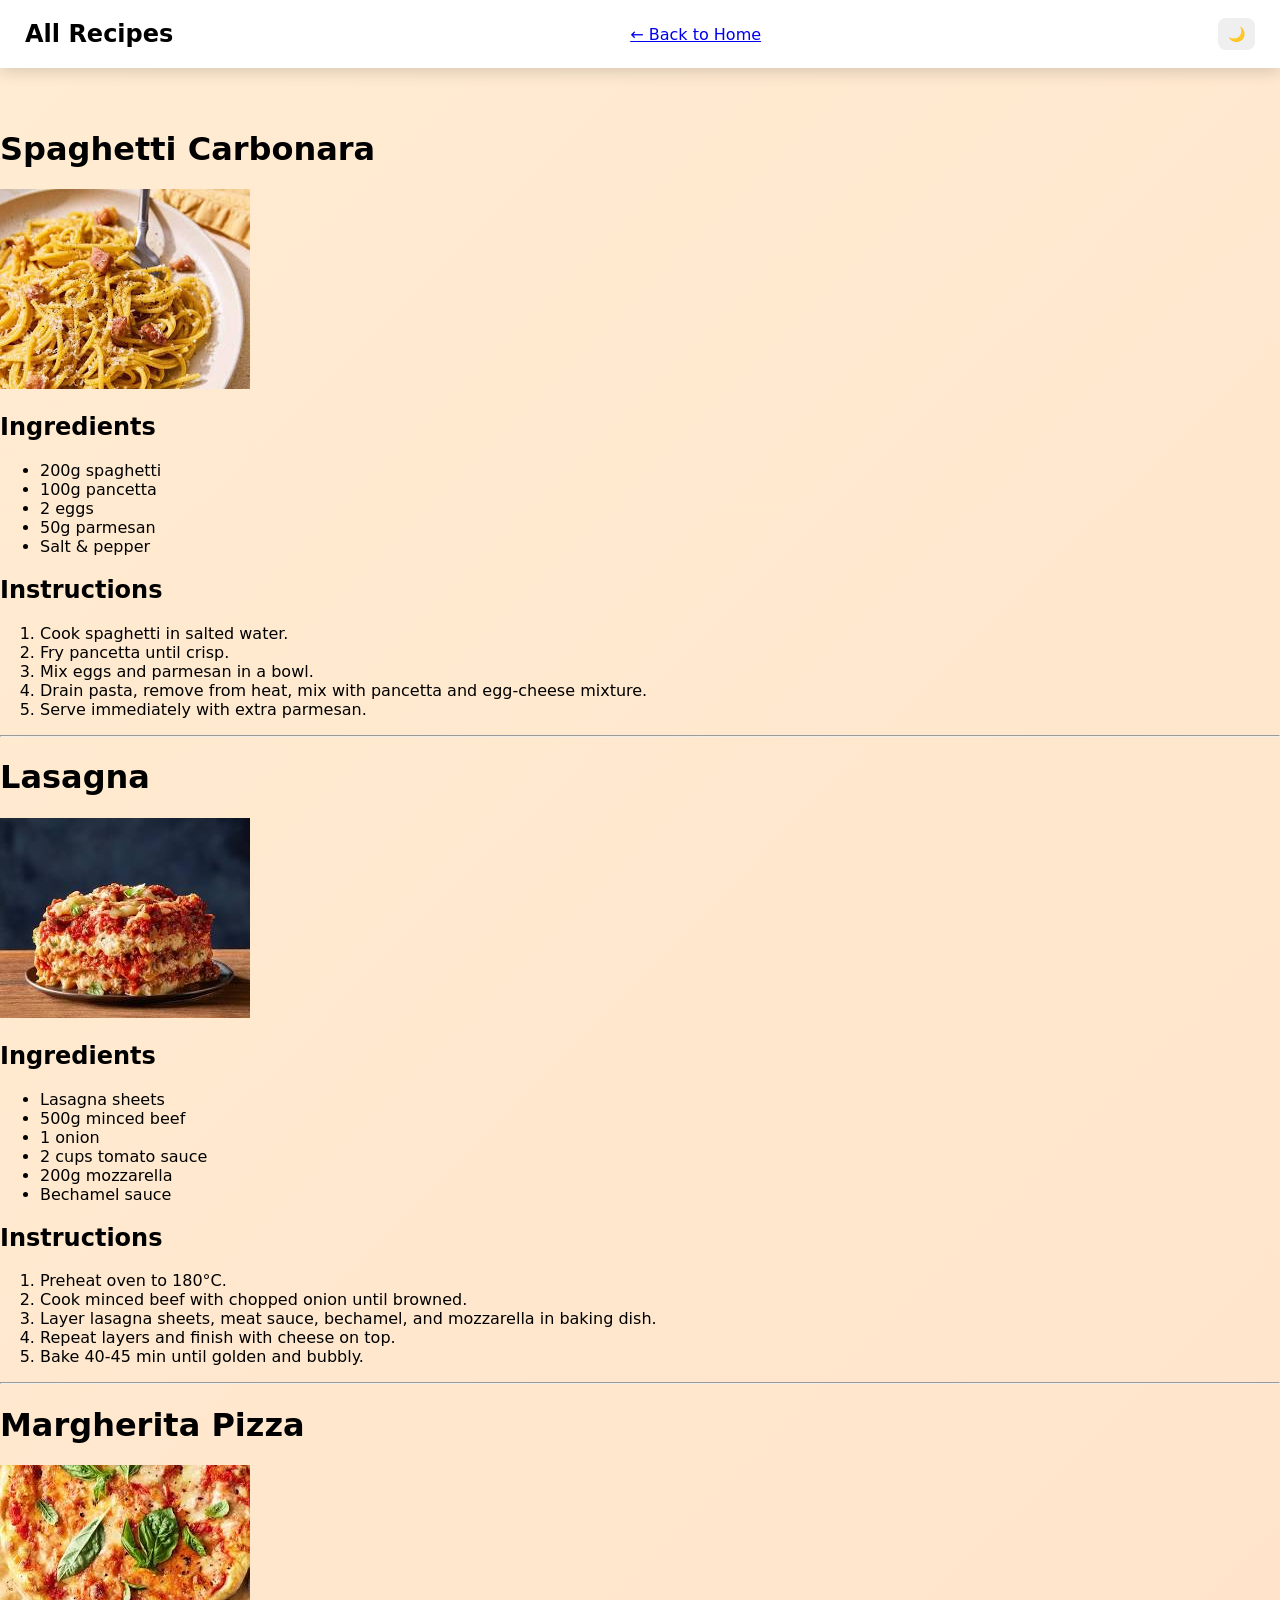
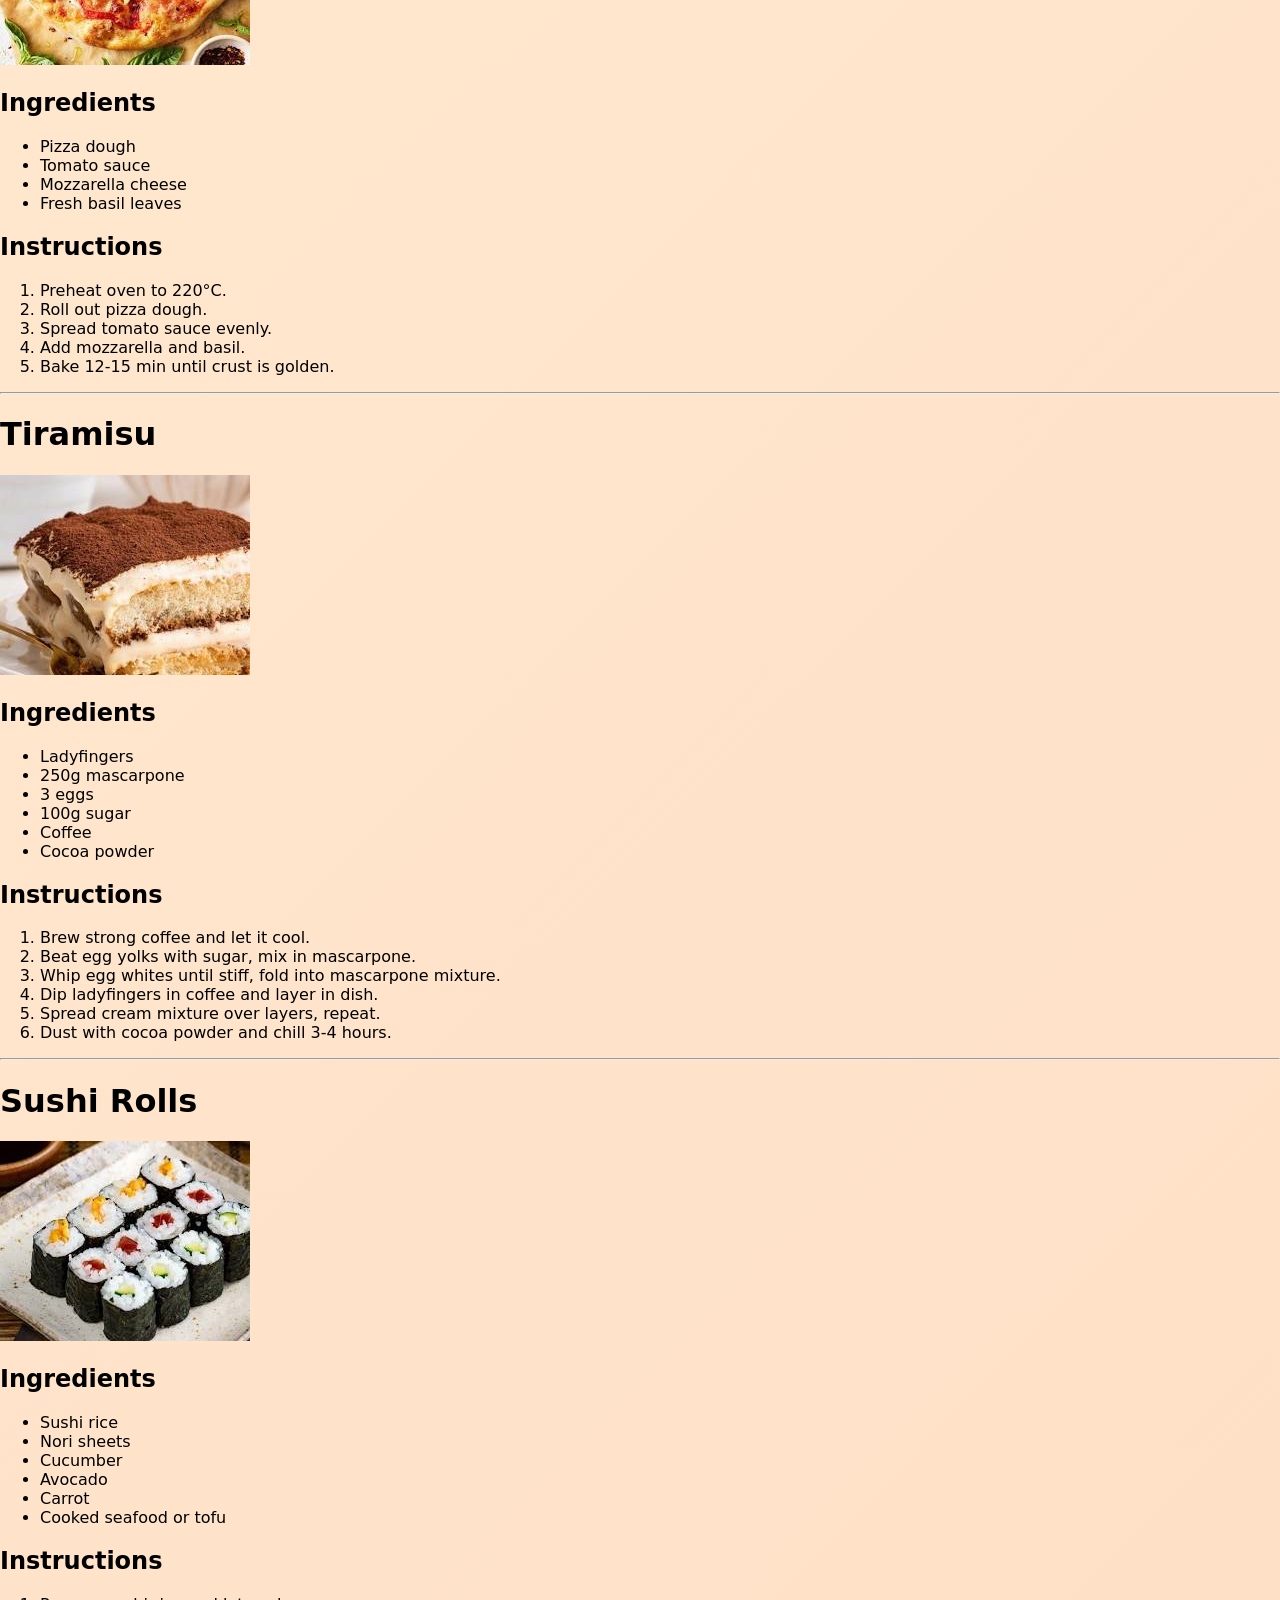
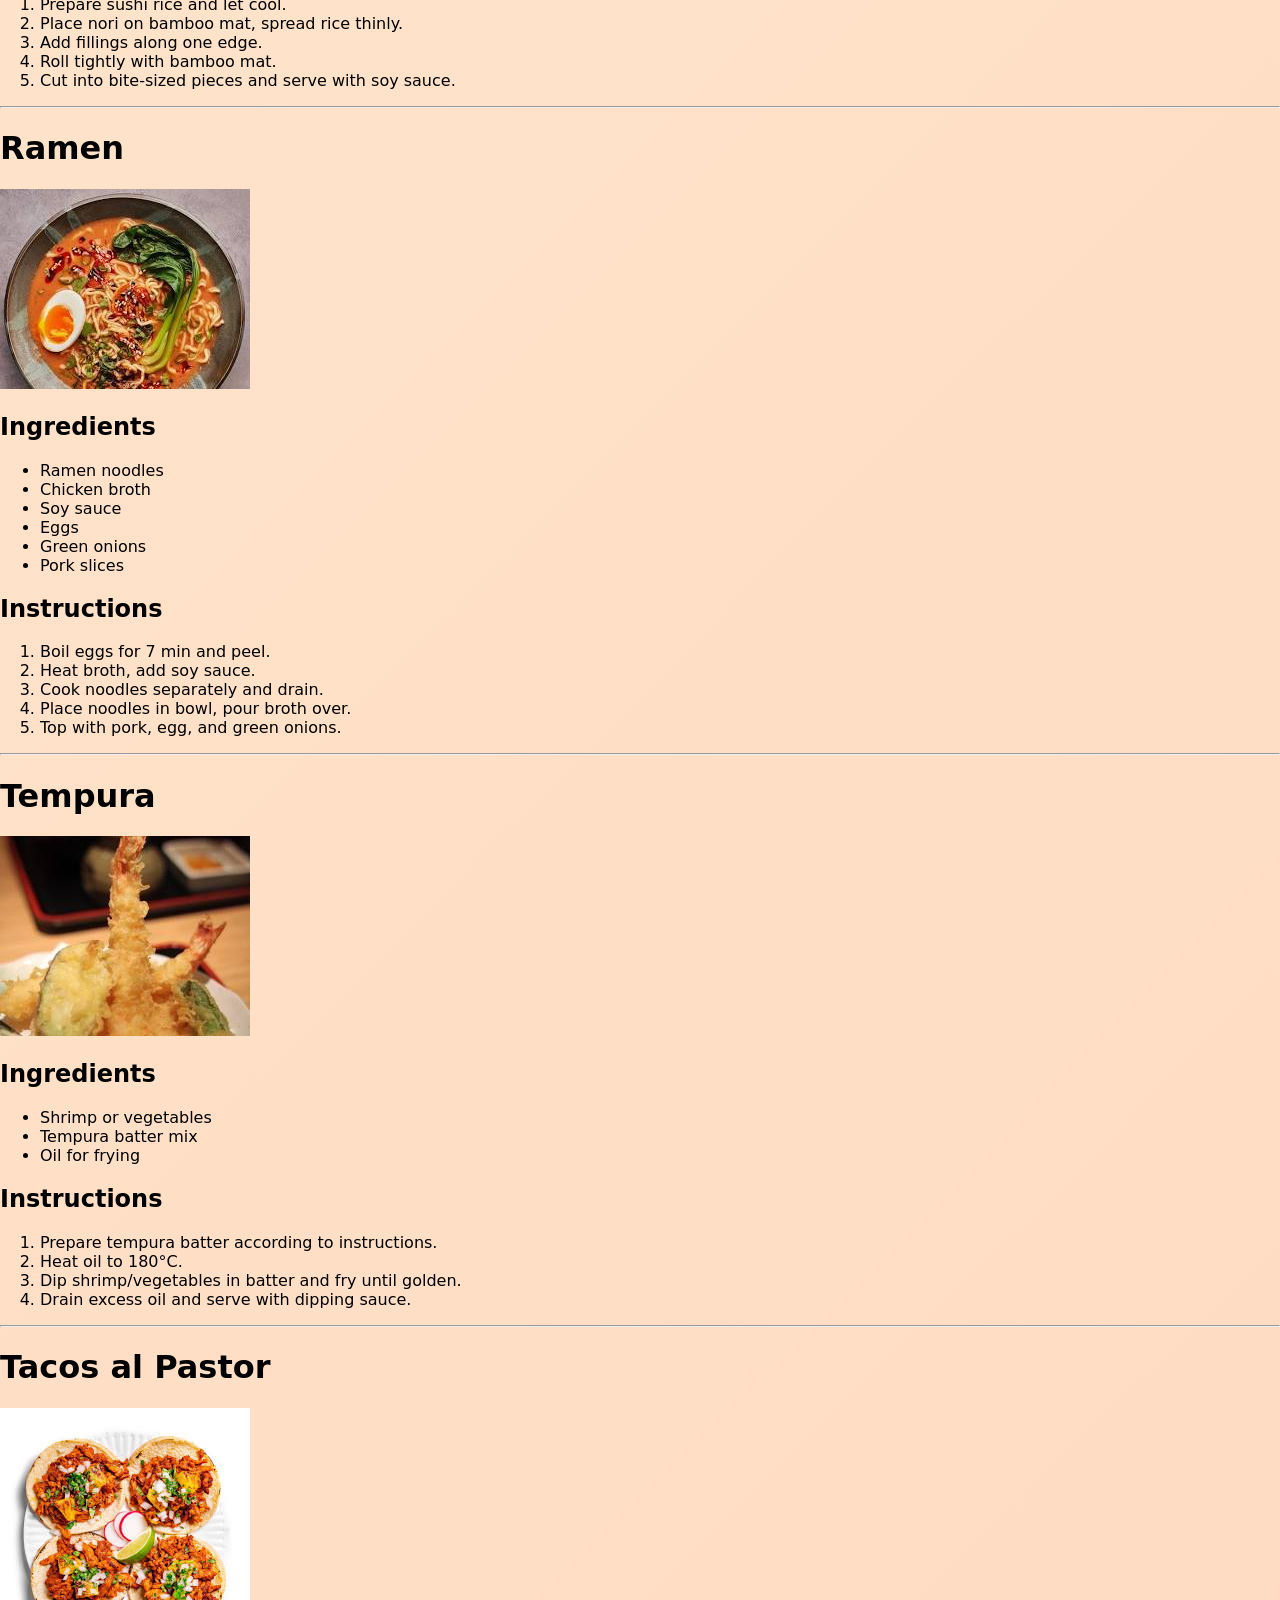
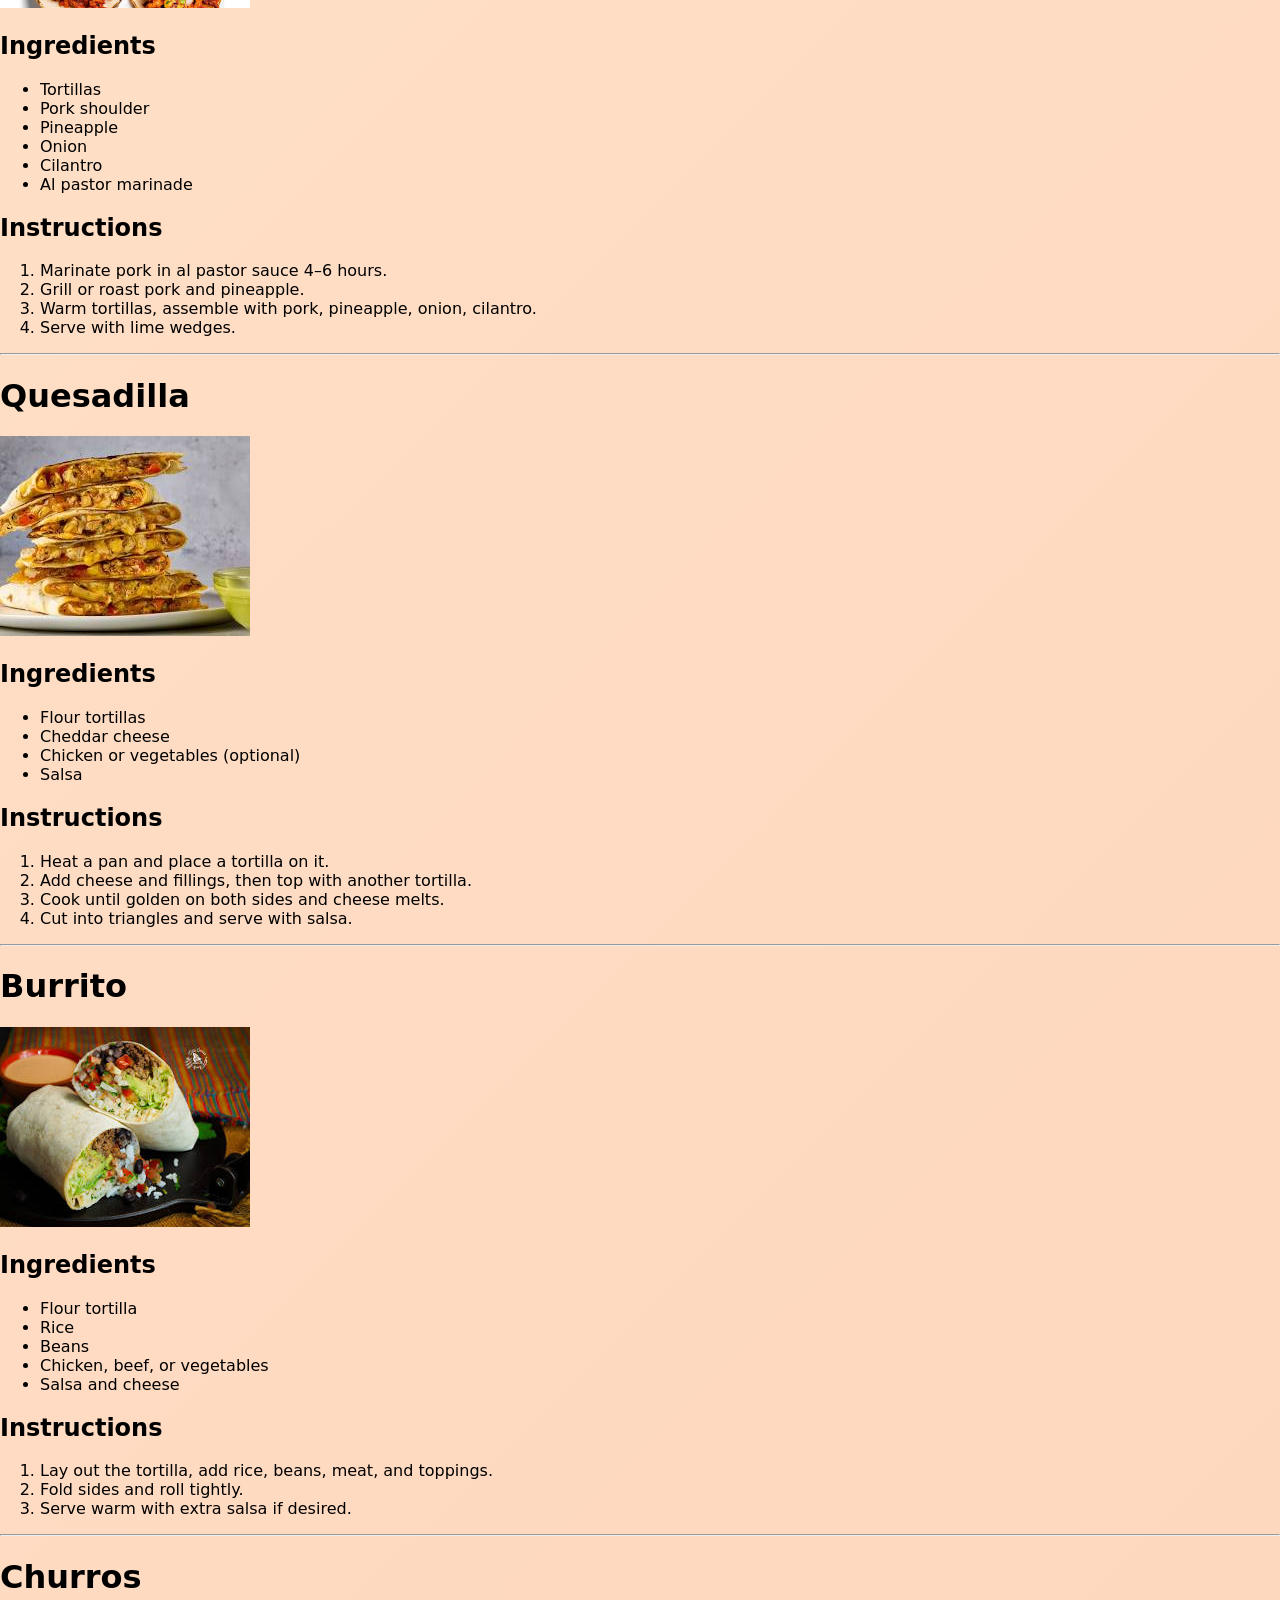
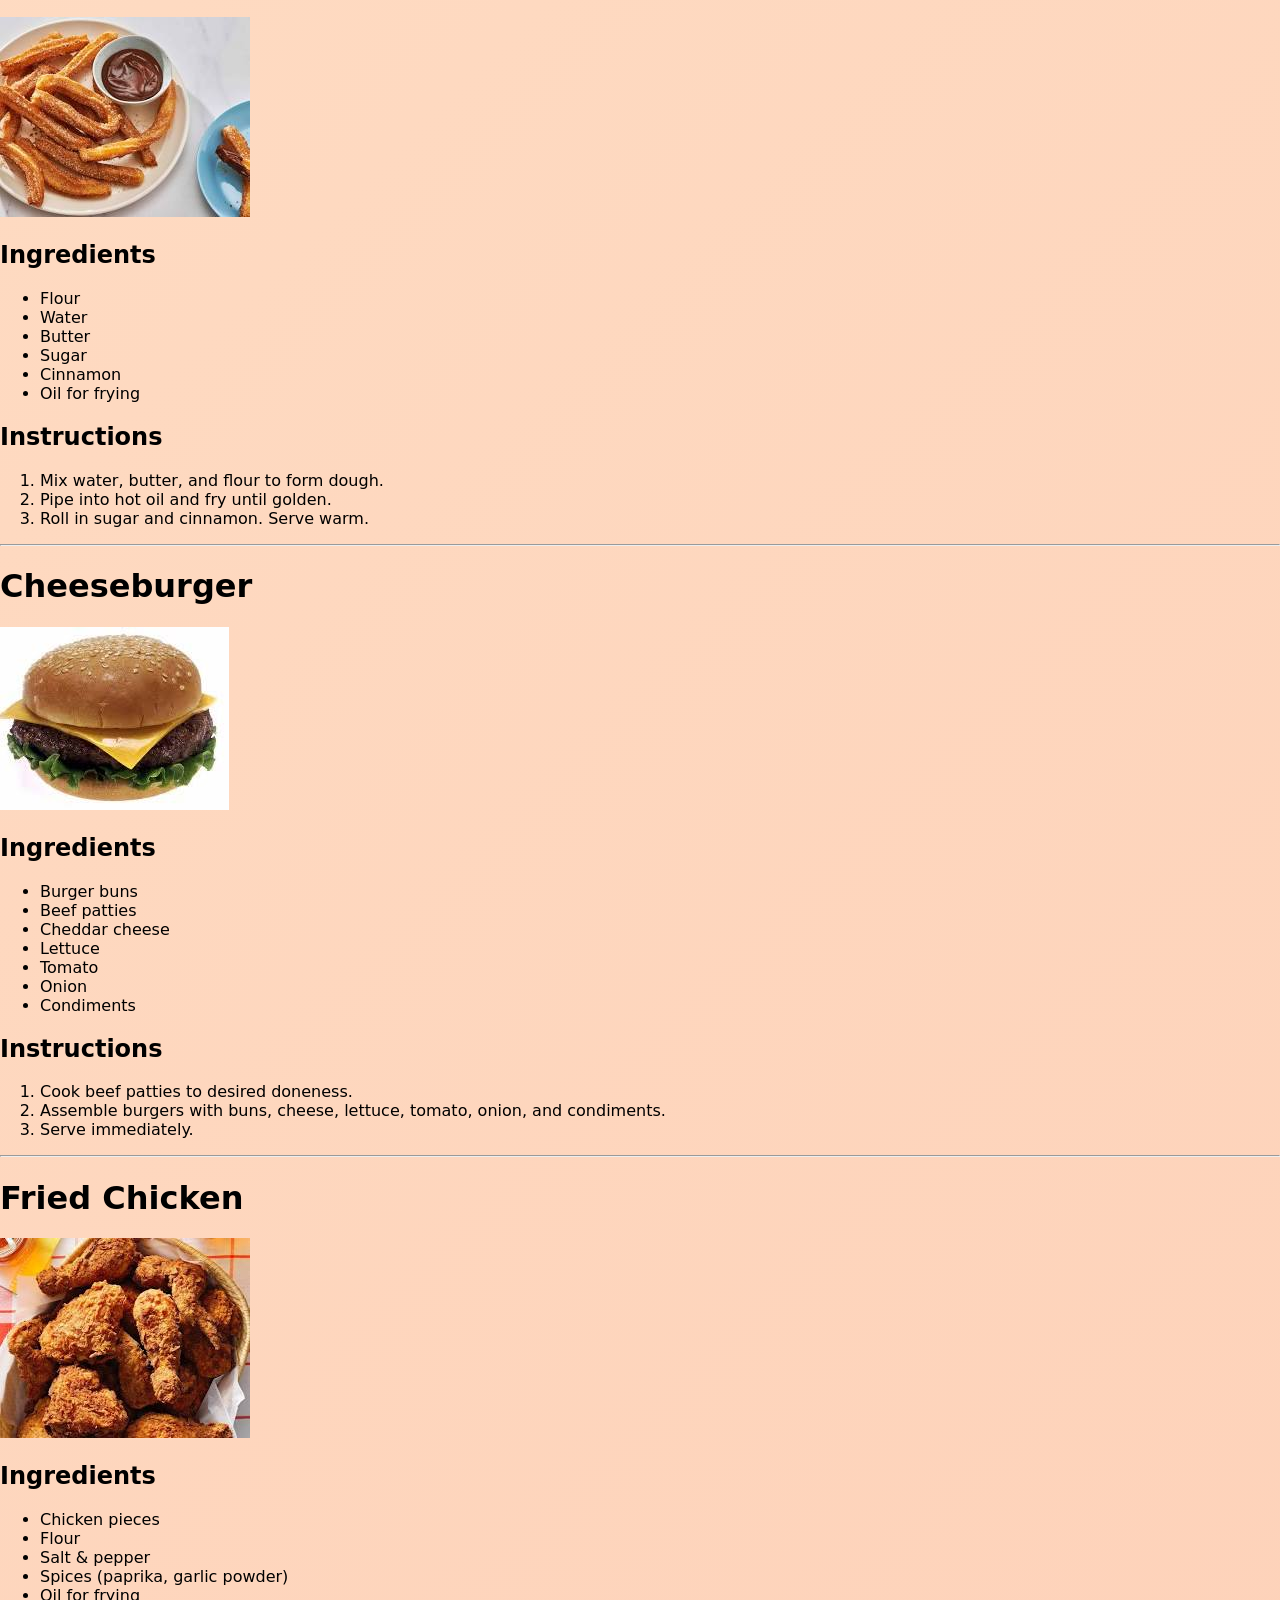
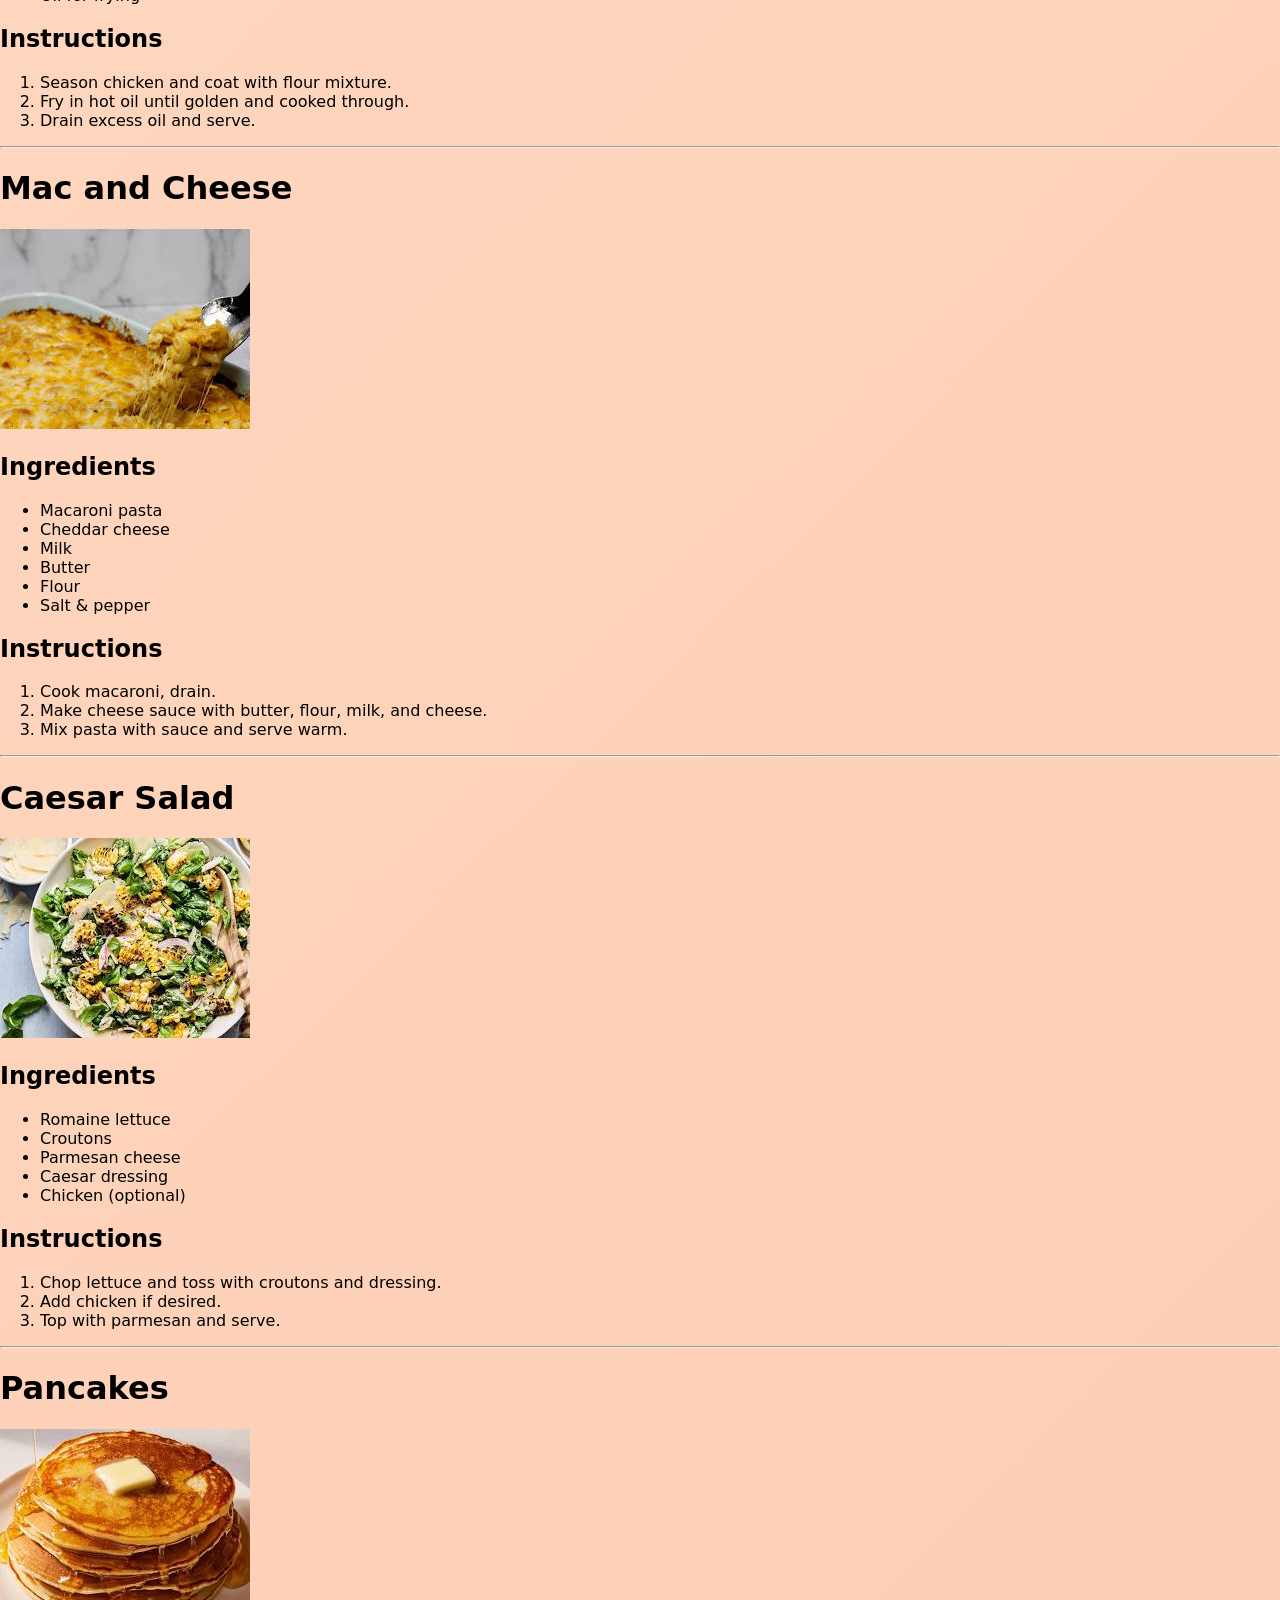
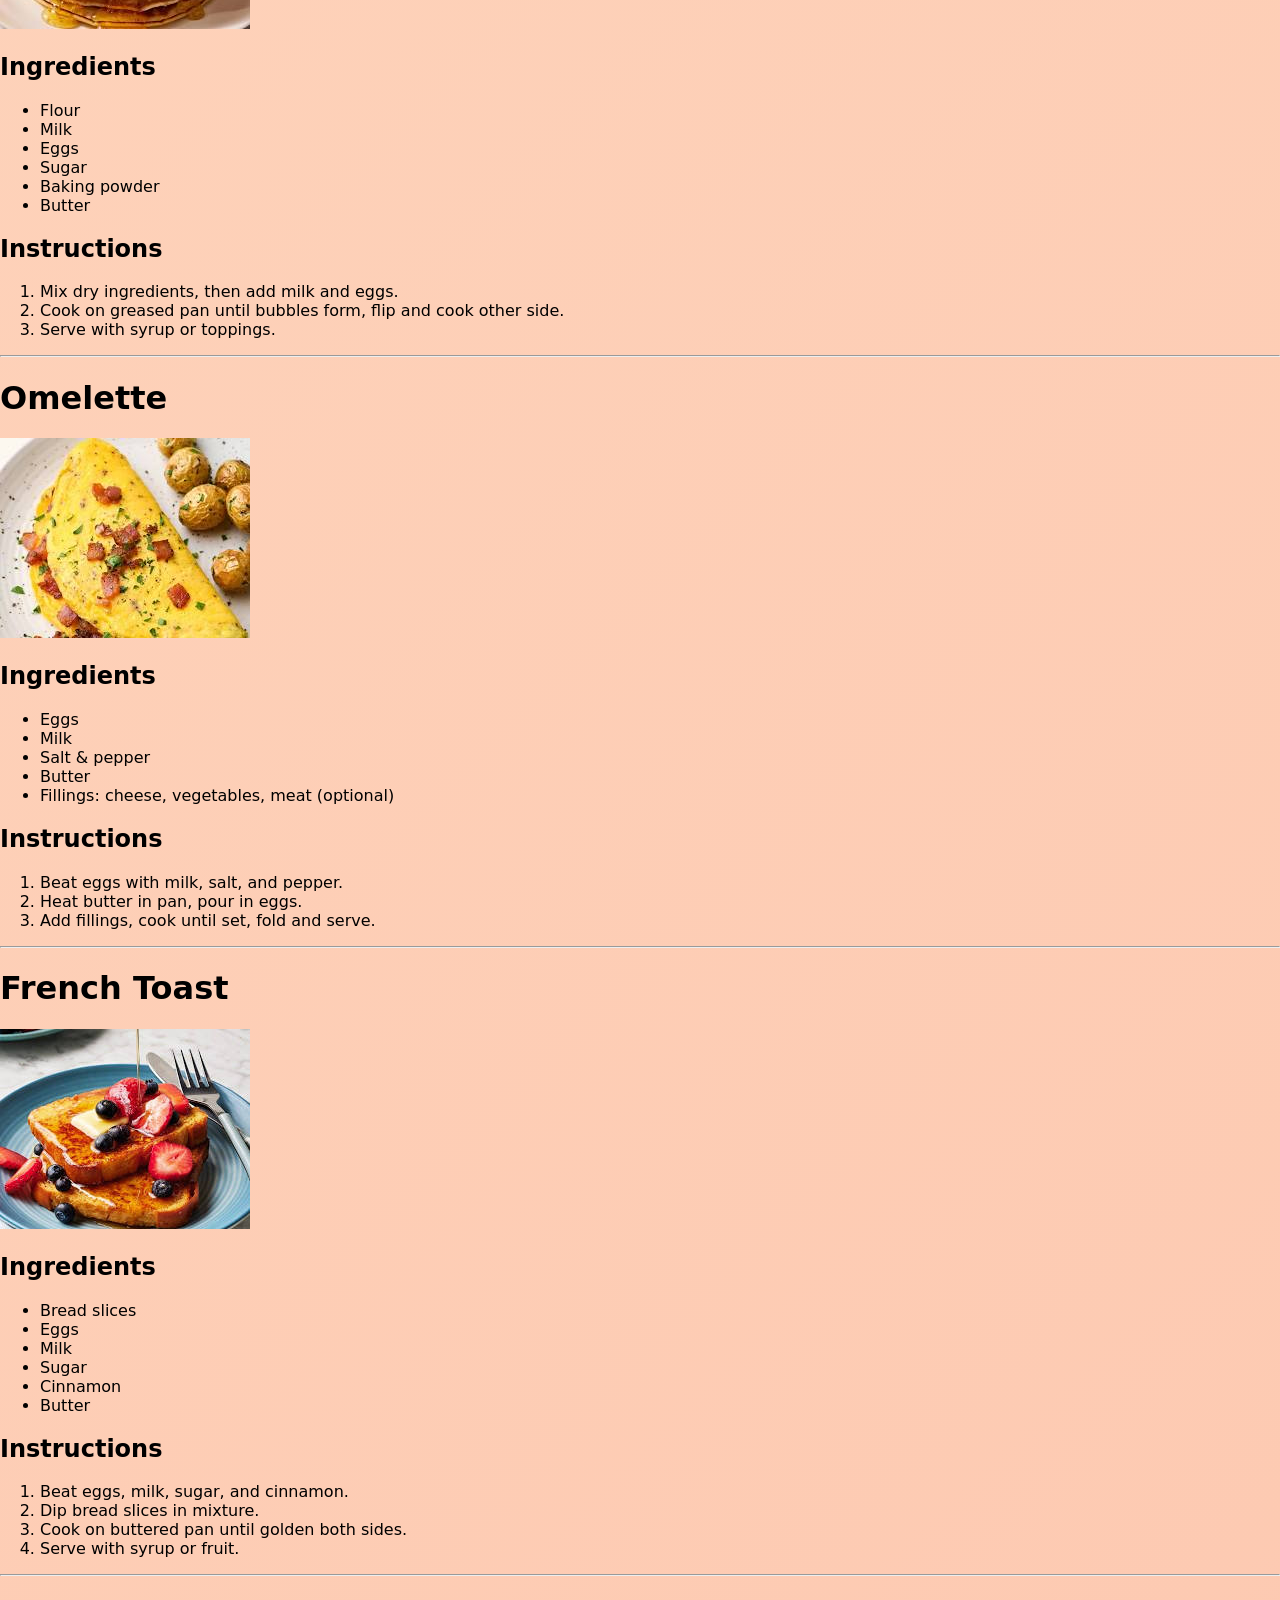
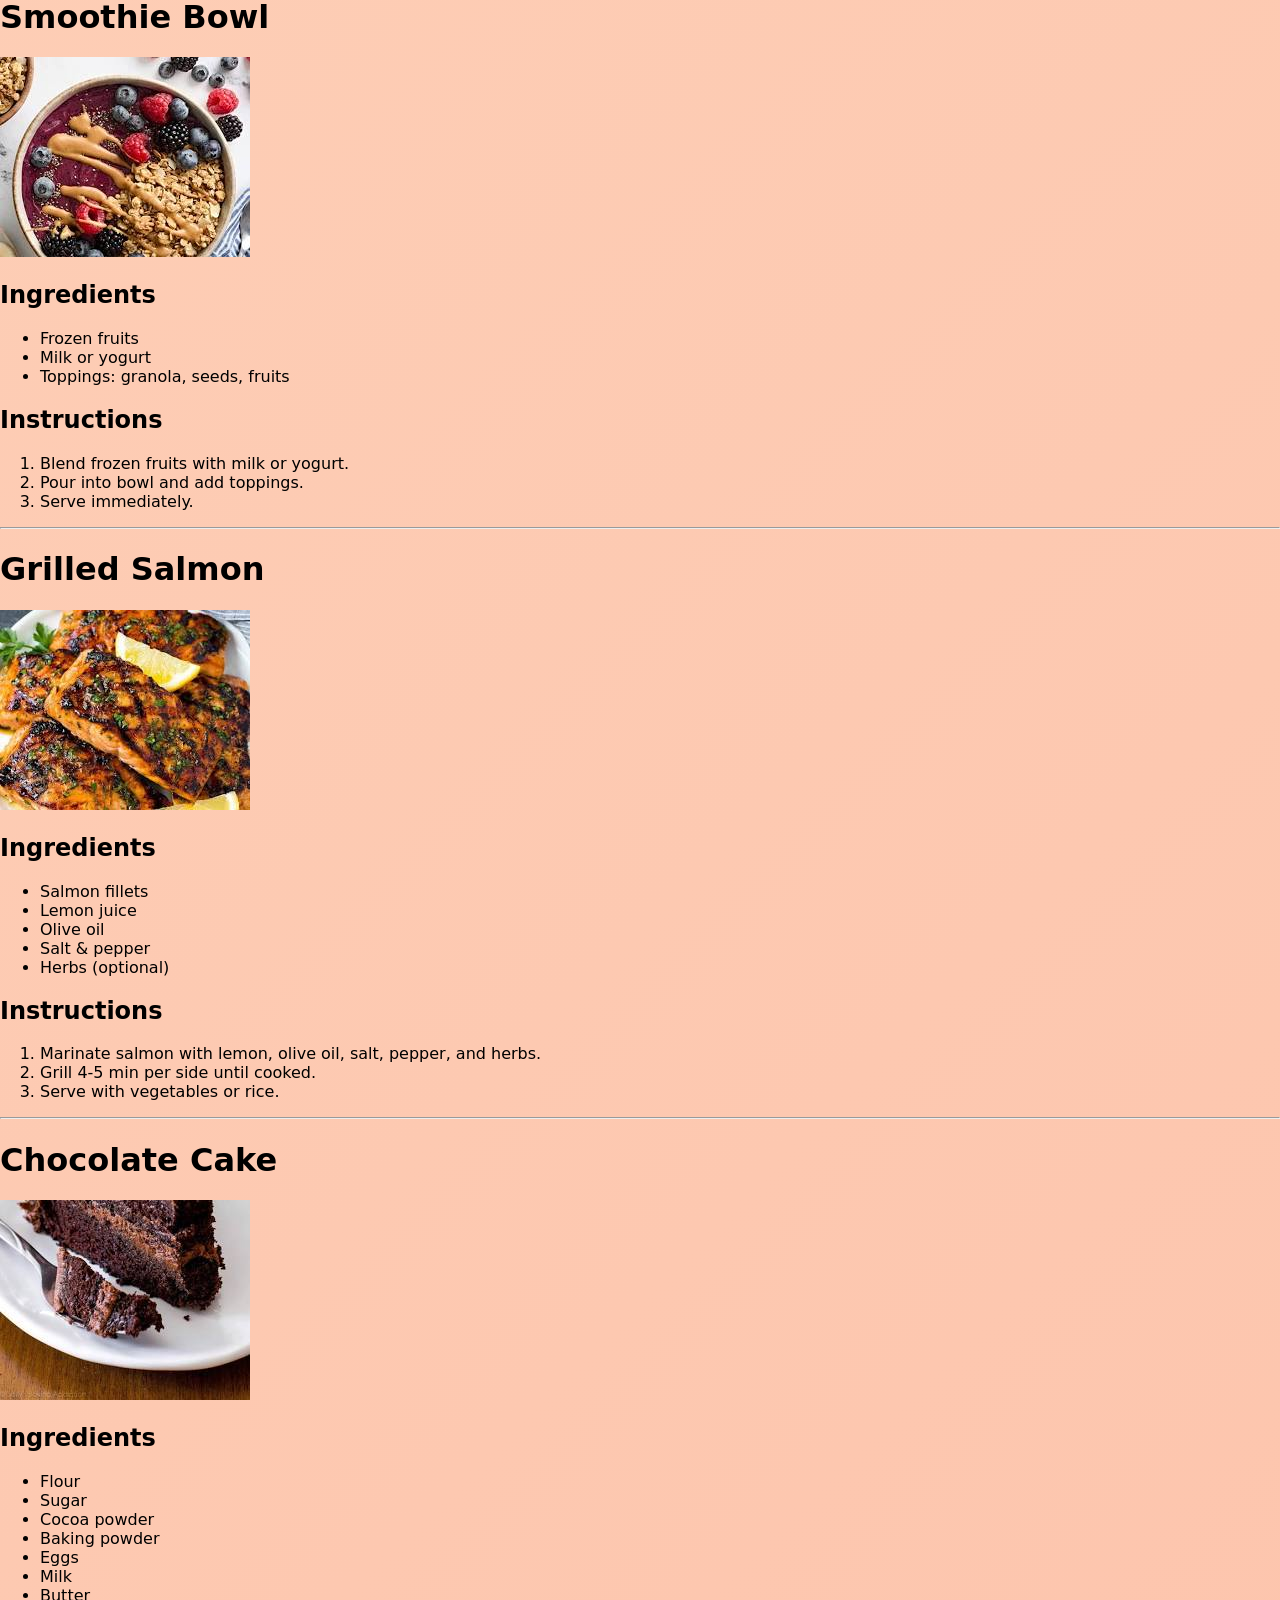
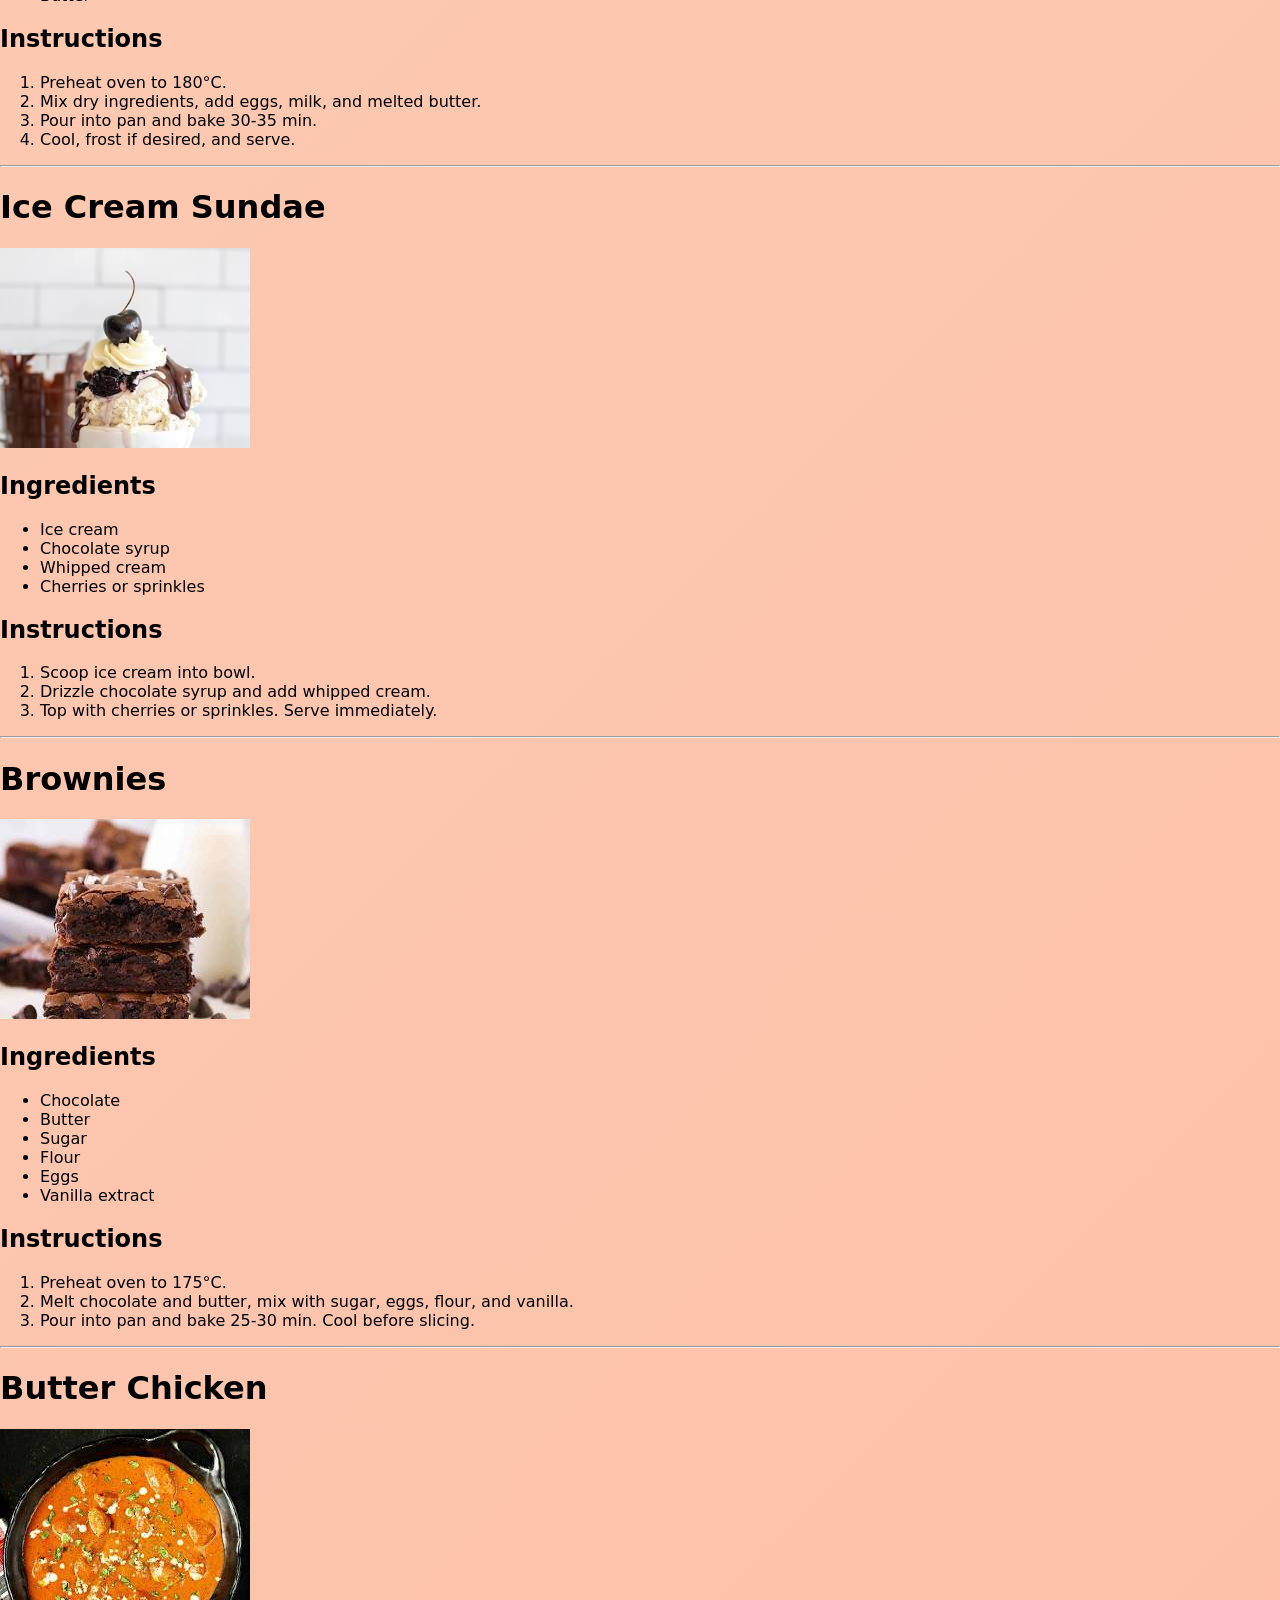
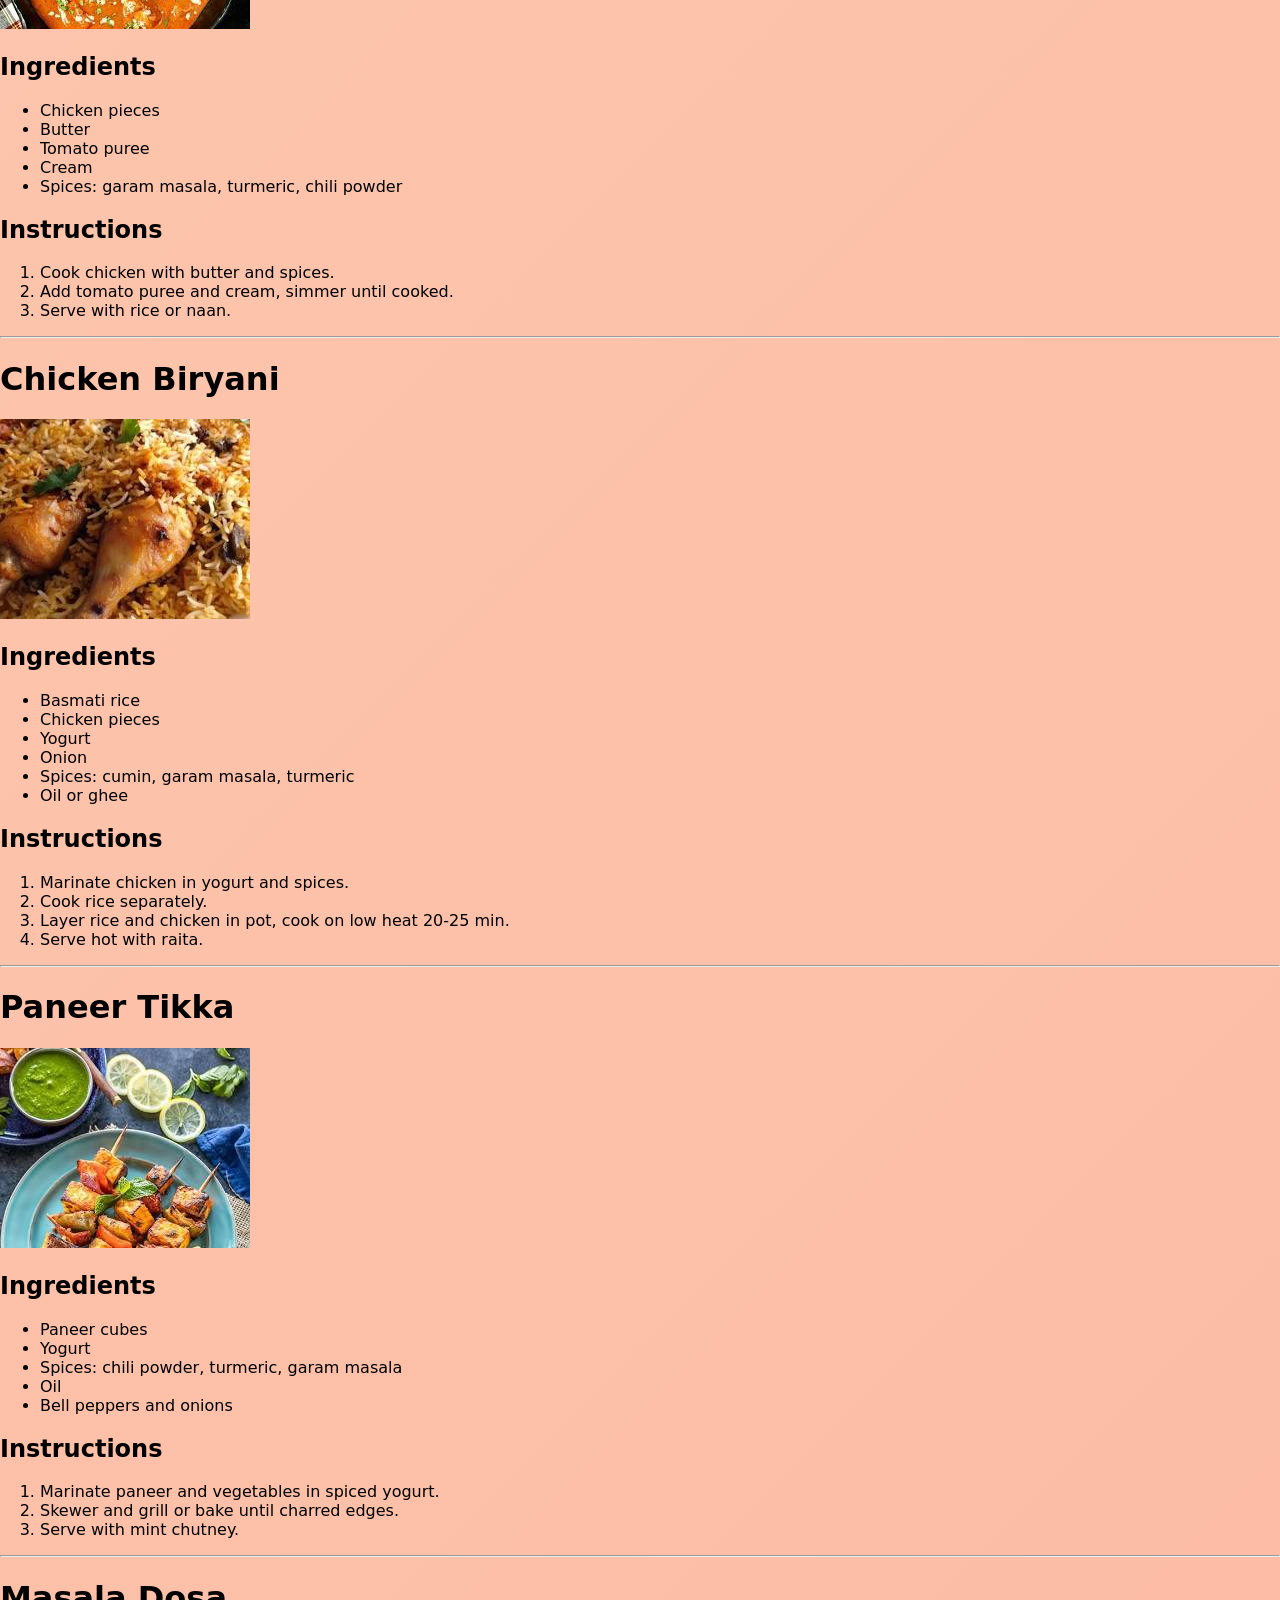
==== commit 06c81c6e: "Update print statement from 'Hello' to 'Goodbye'" ====
--- a/recipe.html
+++ b/recipe.html
@@ -13,6 +13,13 @@
   <button id="darkModeToggle">🌙</button>
 </header>
 <main>
+  
+  <h1 id="recipeTitle"></h1>
+<img id="recipeImage">
+<p id="recipeTime"></p>
+<p id="recipeDifficulty"></p>
+<ul id="recipeIngredients"></ul>
+<p id="recipeInstructions"></p>
 
 <!-- Recipe 1 -->
 <h1>Spaghetti Carbonara</h1>
@@ -620,3 +627,4 @@
 <script src="script.js"></script>
 </body>
 </html>
+
--- a/style.css
+++ b/style.css
@@ -1,158 +1,260 @@
-:root {
-  --bg-color: #f9f9f9;
-  --text-color: #222;
-  --card-bg: #fff;
-  --card-shadow: rgba(0,0,0,0.1);
-  --header-bg: #ff7f50;
-  --button-bg: #ff7f50;
-  --button-hover: #ff6333;
-}
-
-body.dark {
-  --bg-color: #121212;
-  --text-color: #eee;
-  --card-bg: #1e1e1e;
-  --card-shadow: rgba(0,0,0,0.5);
-  --header-bg: #222;
-  --button-bg: #444;
-  --button-hover: #666;
-}
-
-body {
-  font-family: Arial, sans-serif;
-  margin: 0;
-  background-color: var(--bg-color);
-  color: var(--text-color);
-}
-
-header {
-  display: flex;
-  justify-content: space-between;
-  align-items: center;
-  background-color: var(--header-bg);
-  color: white;
-  padding: 10px 20px;
-}
-
-header nav {
-  display: flex;
-  align-items: center;
-  gap: 15px;
-}
-
-header button#darkModeToggle {
-  background: none;
-  border: none;
-  color: white;
-  font-size: 20px;
-  cursor: pointer;
-}
-
-header a.add-recipe {
-  background-color: var(--button-bg);
-  color: white;
-  text-decoration: none;
-  font-size: 20px;
-  padding: 5px 12px;
-  border-radius: 5px;
-}
-
-main {
-  max-width: 1200px;
-  margin: 20px auto;
-  padding: 0 15px;
-}
-
-.recipe-container {
-  display: flex;
-  flex-wrap: nowrap;
-  overflow-x: auto;
-  gap: 20px;
-  padding-bottom: 20px;
-}
-
-.recipe-card {
-  flex: 0 0 250px;
-  background-color: var(--card-bg);
-  border-radius: 10px;
-  box-shadow: 0 2px 8px var(--card-shadow);
-  overflow: hidden;
-  cursor: pointer;
-  transition: transform 0.2s;
-}
-
-.recipe-card:hover {
-  transform: scale(1.05);
-}
-
-.recipe-card img {
-  width: 100%;
-  height: 180px;
-  object-fit: cover;
-}
-
-.recipe-card h3 {
-  margin: 10px;
-  font-size: 1.2rem;
-}
-
-.recipe-card button.view-btn {
-  display: block;
-  margin: 10px;
-  width: calc(100% - 20px);
-  padding: 8px;
-  background-color: var(--button-bg);
-  color: white;
-  border: none;
-  border-radius: 5px;
-  cursor: pointer;
-}
-
-.recipe-card button.view-btn:hover {
-  background-color: var(--button-hover);
-}
-
-/* Recipe details page */
-#recipe-content {
-  max-width: 800px;
-  margin: 20px auto;
-  padding: 0 15px;
-}
-
-.recipe-img {
-  width: 100%;
-  border-radius: 10px;
-}
-
-.back-button {
-  display: inline-block;
-  margin-top: 20px;
-  padding: 10px 20px;
-  background-color: var(--button-bg);
-  color: white;
-  text-decoration: none;
-  border-radius: 5px;
-}
-
-.back-button:hover {
-  background-color: var(--button-hover);
-}
-
-/* Scrollbar styling */
-.recipe-container::-webkit-scrollbar {
-  height: 8px;
-}
-
-.recipe-container::-webkit-scrollbar-thumb {
-  background: var(--button-bg);
-  border-radius: 4px;
-}
-
-@media (max-width: 768px) {
-  .recipe-container {
-    flex-wrap: nowrap;
-  }
-  .recipe-card {
-    flex: 0 0 200px;
-  }
-}
+*{
+box-sizing:border-box;
+}
+
+body{
+margin:0;
+font-family:system-ui,-apple-system,BlinkMacSystemFont,"Segoe UI",Roboto,Ubuntu,sans-serif;
+background:linear-gradient(135deg,#ffecd2,#fcb69f);
+min-height:100vh;
+}
+
+/* HEADER */
+
+header{
+background:white;
+padding:18px 25px;
+display:flex;
+flex-wrap:wrap;
+align-items:center;
+justify-content:space-between;
+box-shadow:0 4px 15px rgba(0,0,0,0.15);
+position:sticky;
+top:0;
+z-index:10;
+}
+
+header h1{
+margin:0;
+font-size:24px;
+}
+
+.topButtons{
+display:flex;
+gap:10px;
+}
+
+.addBtn{
+font-size:24px;
+border:none;
+background:#ff7b54;
+color:white;
+border-radius:50%;
+width:42px;
+height:42px;
+cursor:pointer;
+transition:.2s;
+}
+
+.addBtn:hover{
+transform:scale(1.1);
+background:#ff5722;
+}
+
+.controls{
+width:100%;
+margin-top:12px;
+display:flex;
+gap:10px;
+flex-wrap:wrap;
+}
+
+.controls input,
+.controls select{
+padding:10px;
+border-radius:8px;
+border:1px solid #ccc;
+font-size:14px;
+}
+
+/* RECIPES GRID */
+
+.container{
+padding:25px;
+display:grid;
+grid-template-columns:repeat(auto-fill,minmax(260px,1fr));
+gap:22px;
+}
+
+/* RECIPE CARD */
+
+.recipe{
+background:white;
+border-radius:14px;
+overflow:hidden;
+box-shadow:0 6px 18px rgba(0,0,0,0.18);
+transition:.25s;
+display:flex;
+flex-direction:column;
+}
+
+.recipe:hover{
+transform:translateY(-6px);
+}
+
+.recipe img{
+width:100%;
+height:170px;
+object-fit:cover;
+background:#eee;
+}
+
+/* CONTENT */
+
+.content{
+padding:15px;
+display:flex;
+flex-direction:column;
+gap:10px;
+}
+
+.content h3{
+margin:0;
+font-size:18px;
+}
+
+/* BUTTONS */
+
+button{
+border:none;
+border-radius:8px;
+padding:8px 10px;
+cursor:pointer;
+font-size:14px;
+}
+
+.view{
+background:#ff7b54;
+color:white;
+}
+
+.view:hover{
+background:#ff5722;
+}
+
+.fav{
+background:#ffd166;
+}
+
+.fav.active{
+background:#ffb703;
+}
+
+/* DETAILS */
+
+.details{
+display:none;
+font-size:14px;
+line-height:1.4;
+color:#444;
+}
+
+/* FORM PAGE */
+
+.formBox{
+background:white;
+max-width:520px;
+margin:auto;
+margin-top:60px;
+padding:30px;
+border-radius:14px;
+box-shadow:0 8px 25px rgba(0,0,0,0.2);
+}
+
+.formBox h2{
+margin-top:0;
+}
+
+input,
+textarea{
+width:100%;
+padding:12px;
+margin-top:10px;
+border-radius:8px;
+border:1px solid #ccc;
+font-size:14px;
+}
+
+textarea{
+min-height:100px;
+resize:vertical;
+}
+
+.formBox button{
+margin-top:12px;
+background:#ff7b54;
+color:white;
+}
+
+.formBox button:hover{
+background:#ff5722;
+}
+.sectionTitle{
+margin-left:25px;
+margin-top:25px;
+font-size:22px;
+}
+
+.trending{
+display:flex;
+gap:20px;
+overflow-x:auto;
+padding:20px;
+}
+
+.trending .recipe{
+min-width:250px;
+}
+
+/* DARK MODE */
+
+.dark{
+background:#1f1f1f;
+color:white;
+}
+
+.dark header{
+background:#2a2a2a;
+}
+
+.dark .recipe{
+background:#2a2a2a;
+color:white;
+}
+
+.dark input,
+.dark select{
+background:#333;
+color:white;
+border:none;
+}
+
+/* MOBILE */
+
+@media (max-width:600px){
+
+header{
+flex-direction:column;
+align-items:flex-start;
+}
+
+.controls{
+flex-direction:column;
+}
+
+.controls input,
+.controls select{
+width:100%;
+}
+
+.container{
+grid-template-columns:1fr;
+padding:18px;
+}
+
+.recipe img{
+height:200px;
+}
+
+}
+
